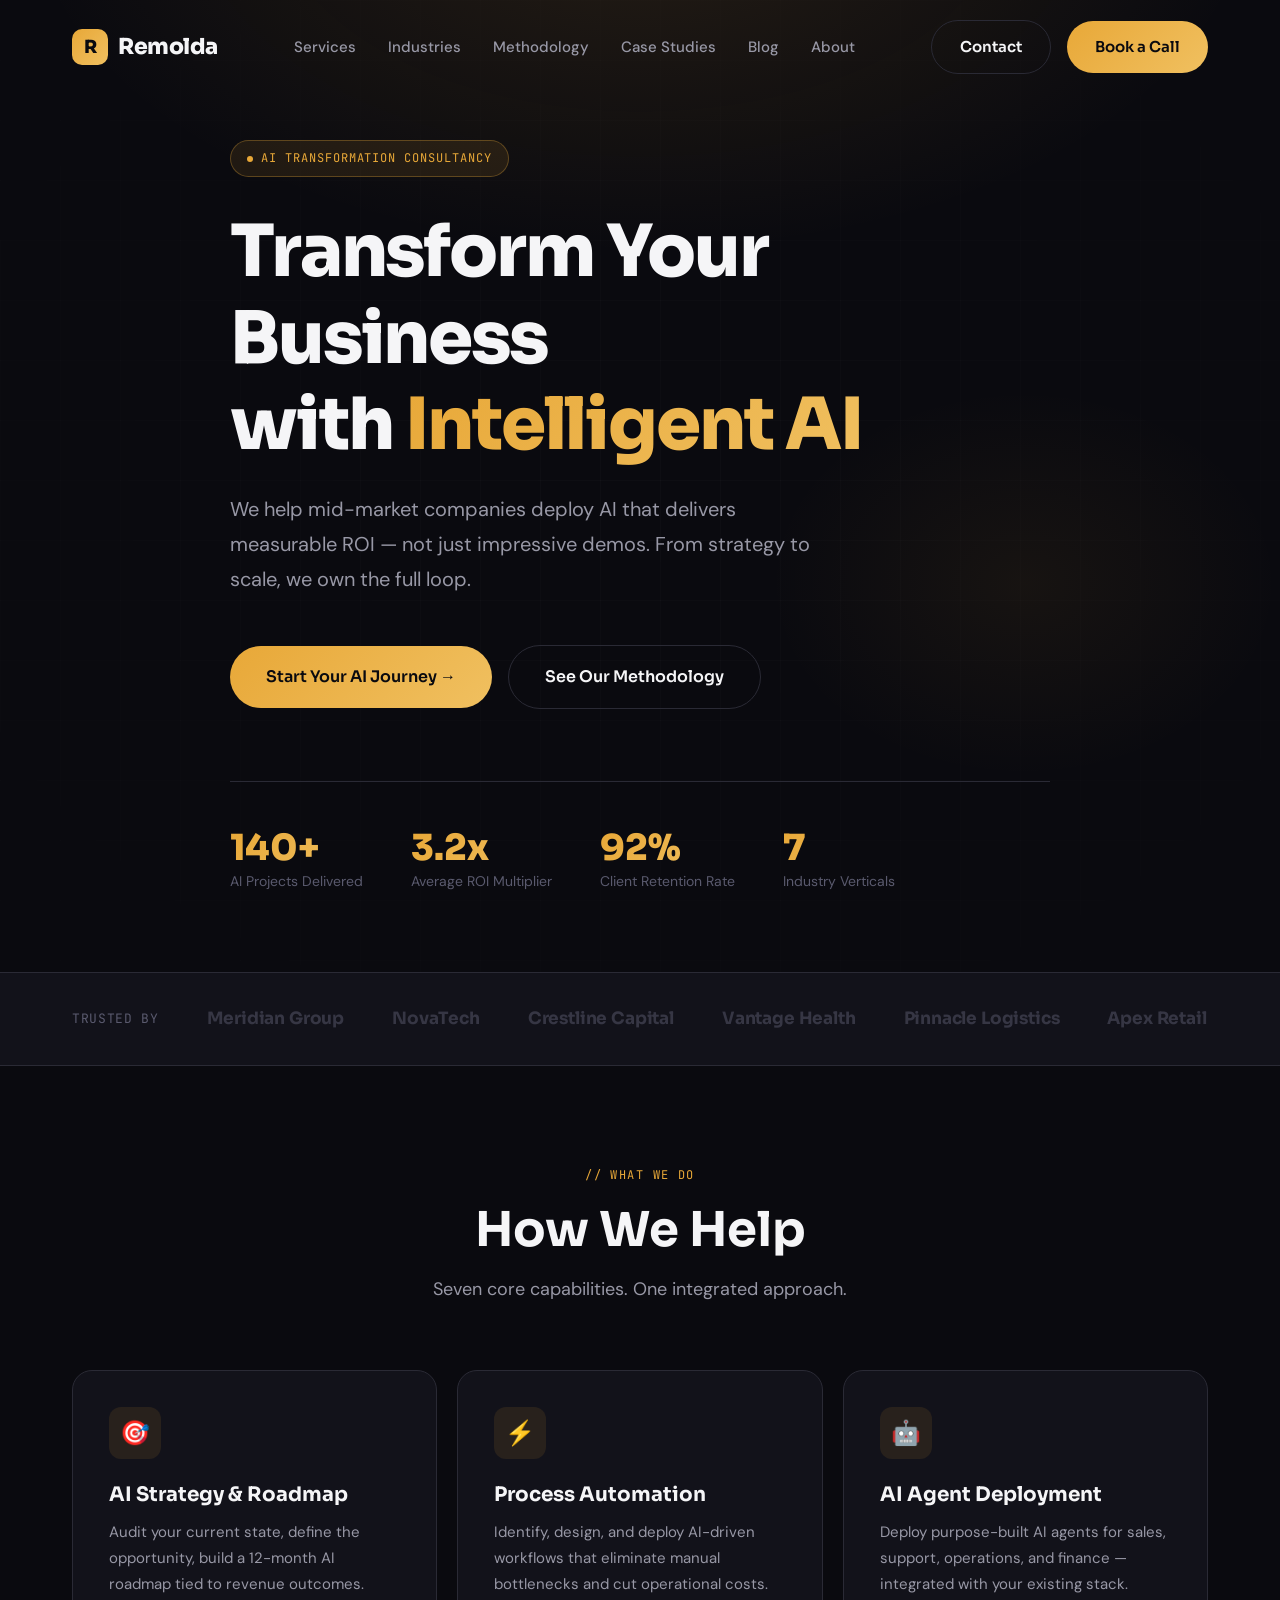
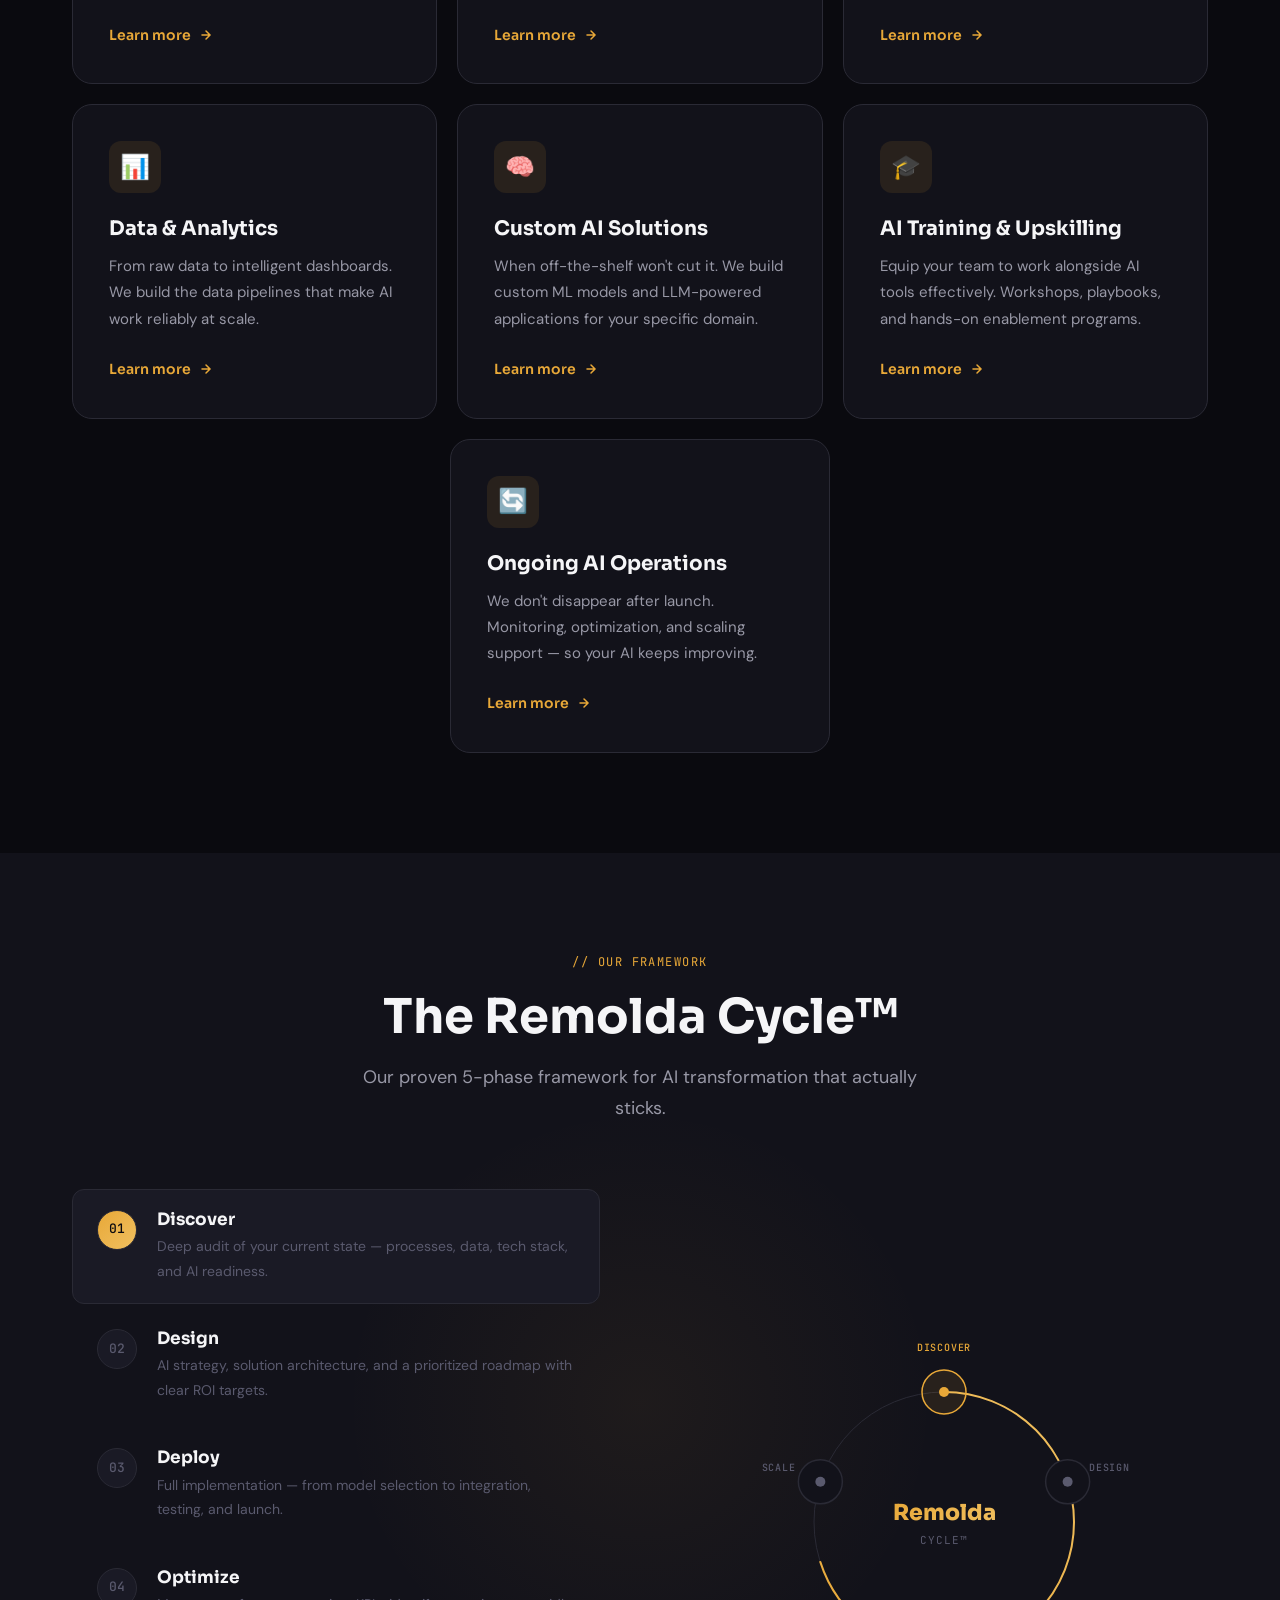
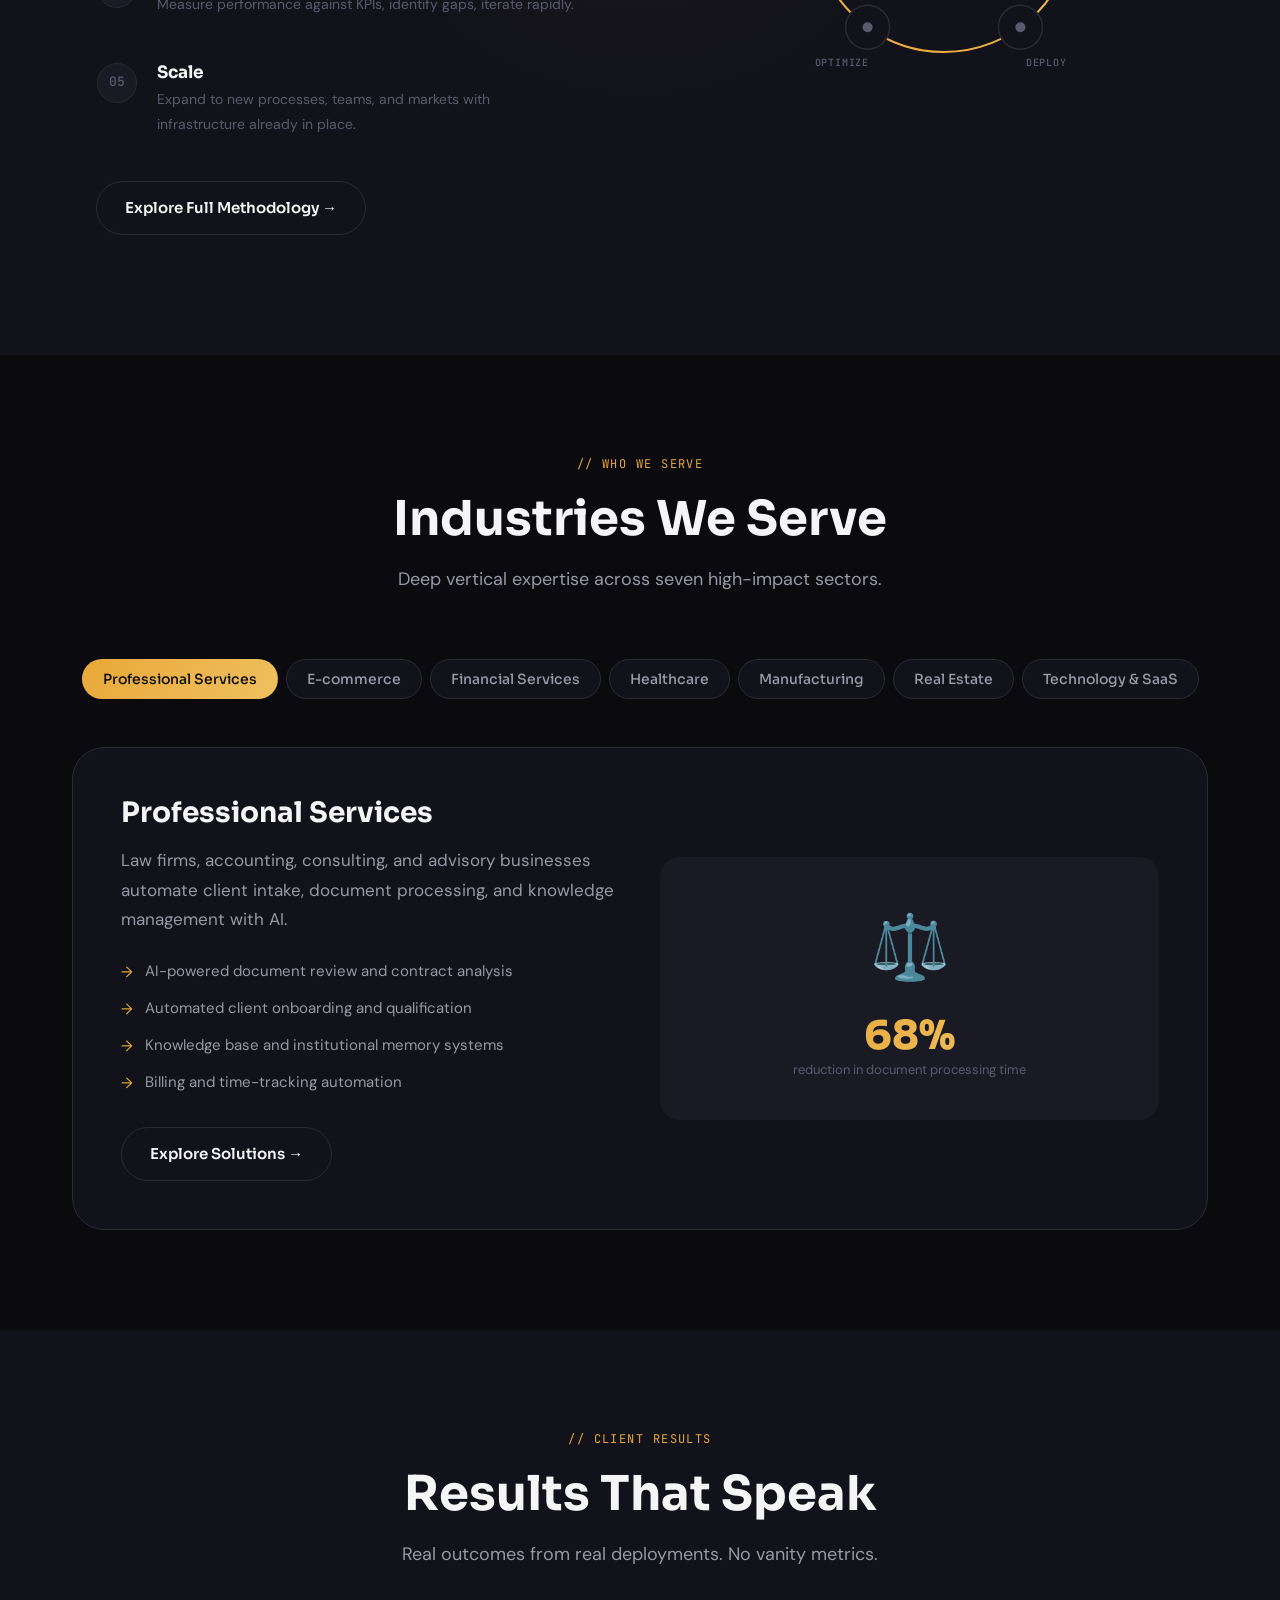
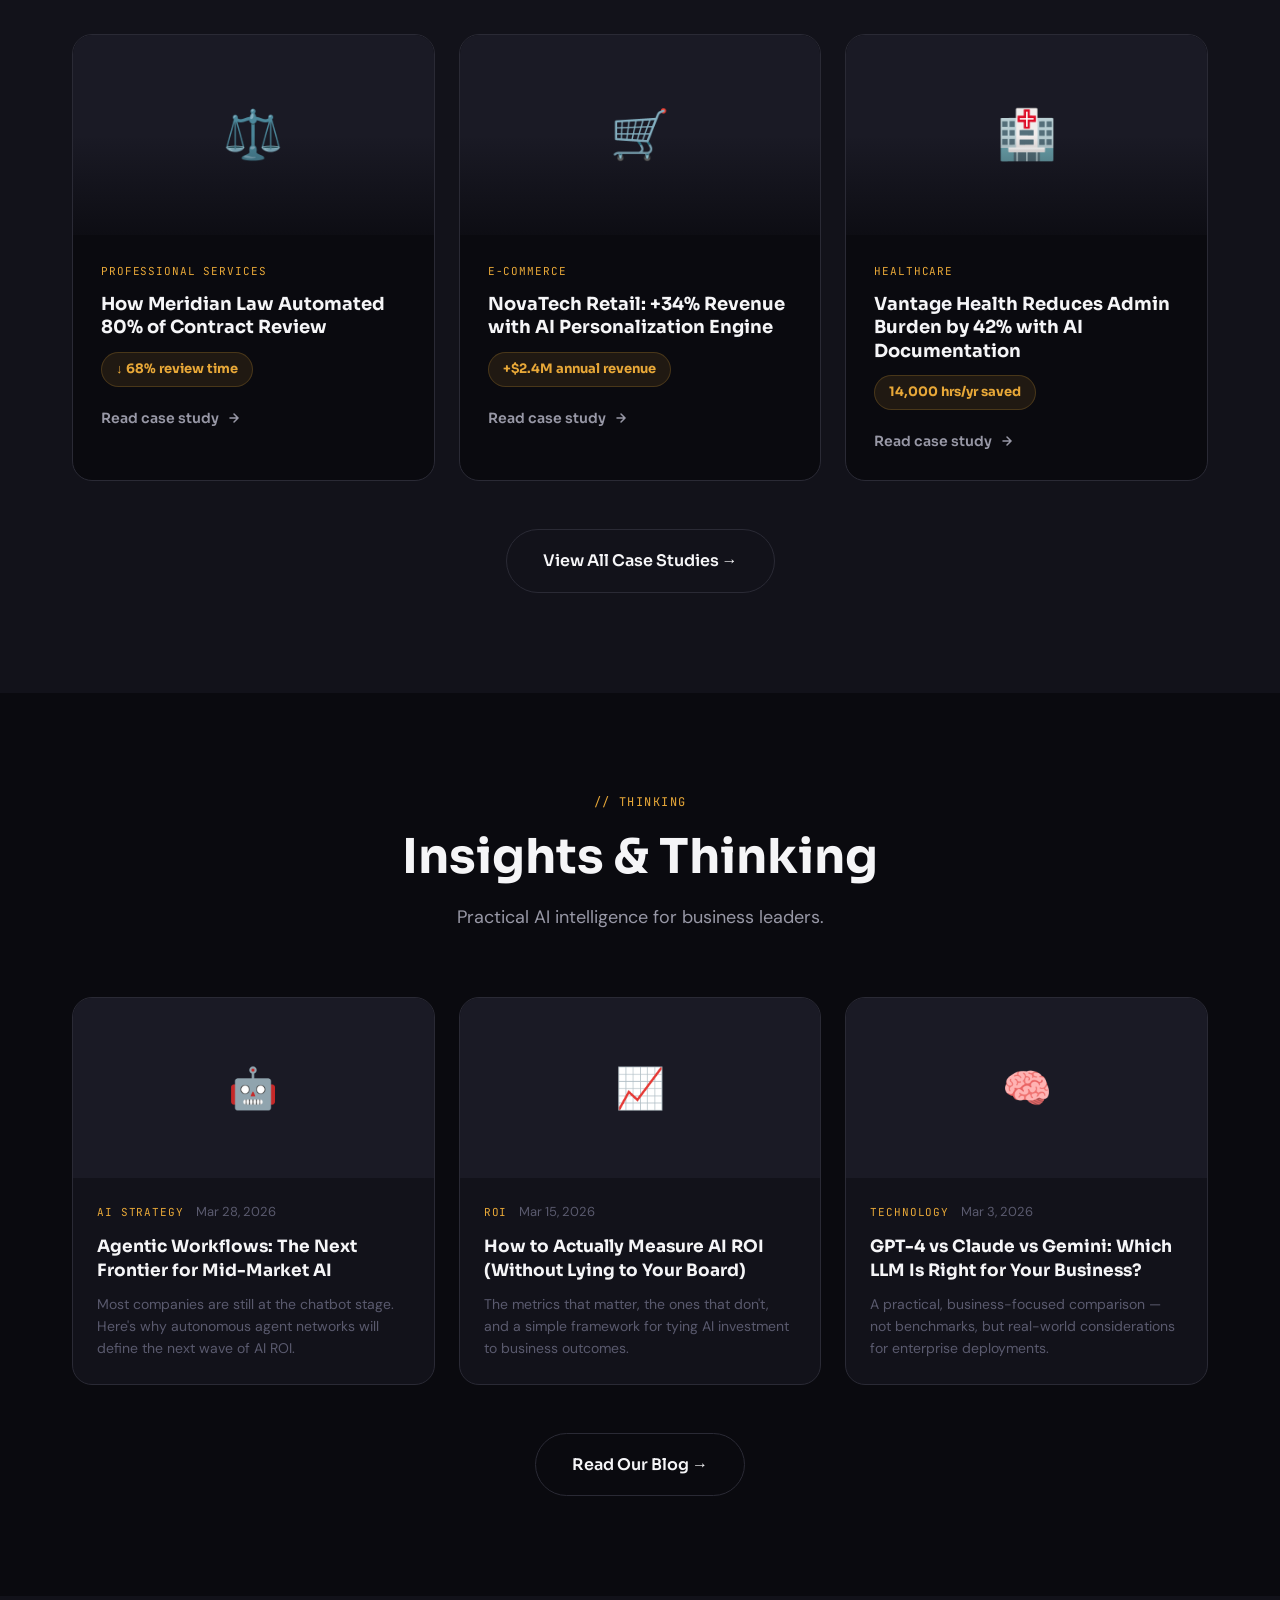
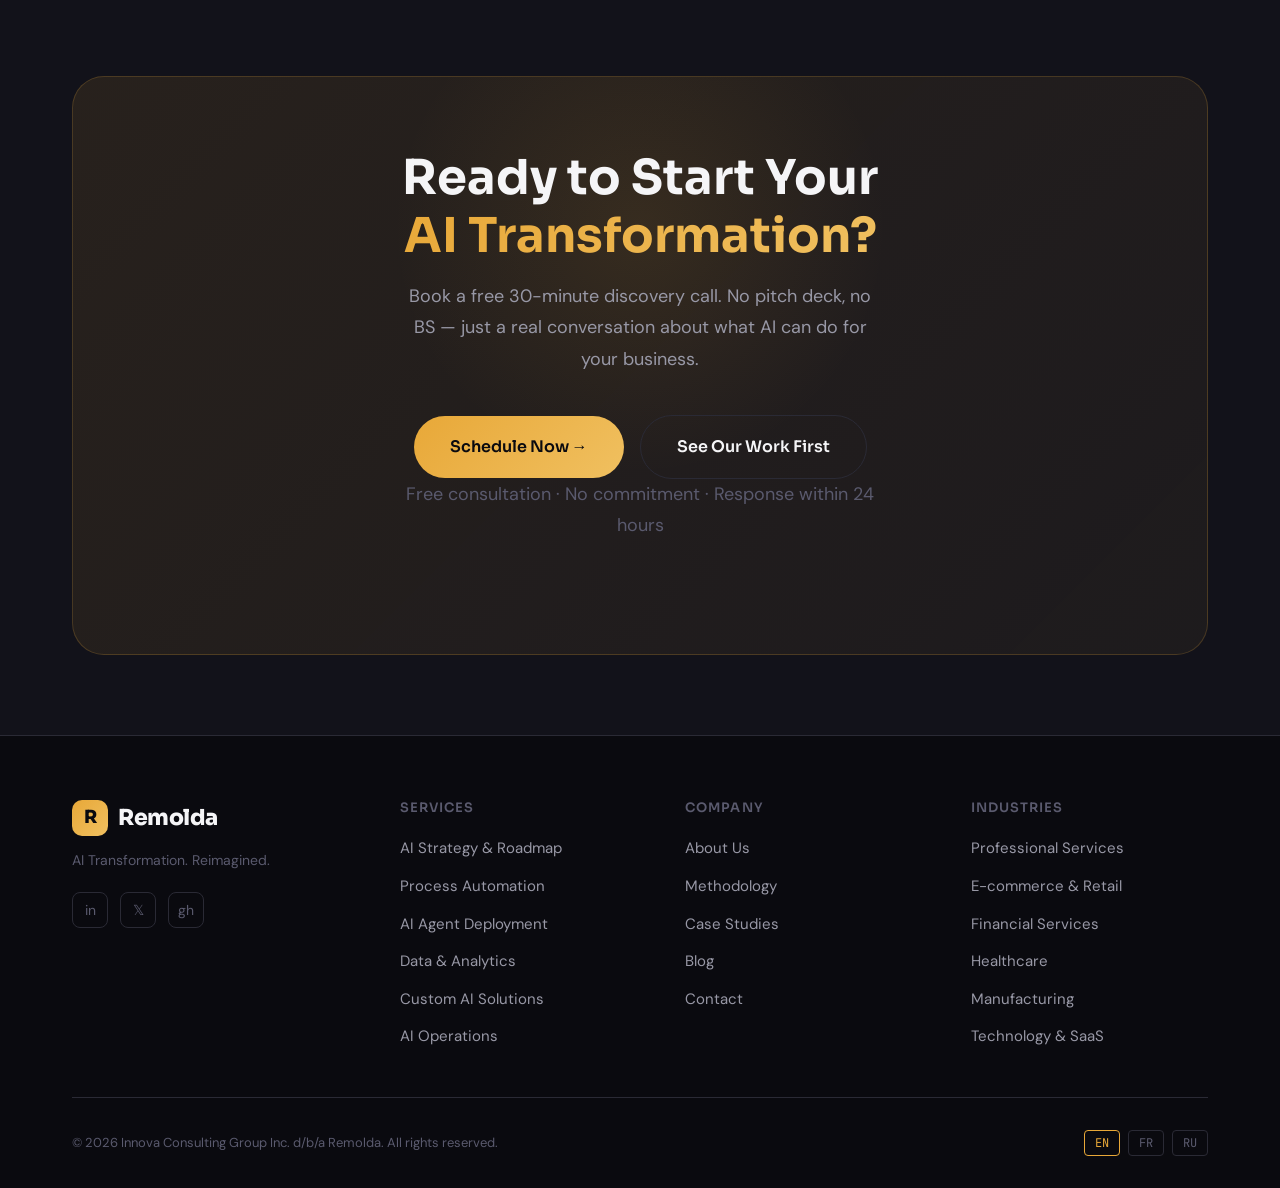
==== index.html @ ae048704 "Initial commit: Remolda AI consultancy website prototype Full HTML/CSS/JS prototype with 8 pages, da" ====
<!DOCTYPE html>
<html lang="en">
<head>
  <meta charset="UTF-8">
  <meta name="viewport" content="width=device-width, initial-scale=1.0">
  <title>Remolda — AI Transformation Consultancy</title>
  <meta name="description" content="We help mid-market companies deploy AI that delivers measurable ROI — not just impressive demos.">
  <link rel="stylesheet" href="styles.css">
</head>
<body>

  <!-- NAVIGATION -->
  <nav class="nav">
    <div class="container">
      <div class="nav-inner">
        <a href="index.html" class="nav-logo">
          <div class="logo-mark">R</div>
          Remolda
        </a>
        <ul class="nav-links">
          <li><a href="services.html">Services</a></li>
          <li><a href="industries.html">Industries</a></li>
          <li><a href="methodology.html">Methodology</a></li>
          <li><a href="case-studies.html">Case Studies</a></li>
          <li><a href="blog.html">Blog</a></li>
          <li><a href="about.html">About</a></li>
        </ul>
        <div class="nav-cta">
          <a href="contact.html" class="btn btn-outline">Contact</a>
          <a href="contact.html" class="btn btn-primary">Book a Call</a>
        </div>
        <div class="nav-toggle" aria-label="Menu">
          <span></span><span></span><span></span>
        </div>
      </div>
    </div>
  </nav>

  <!-- HERO -->
  <section class="hero">
    <div class="hero-bg">
      <div class="hero-mesh"></div>
      <div class="hero-grid"></div>
    </div>
    <div class="container">
      <div class="hero-content">
        <div class="badge fade-up">AI Transformation Consultancy</div>
        <h1 class="fade-up fade-up-delay-1">
          Transform Your Business<br>
          with <span class="text-accent">Intelligent AI</span>
        </h1>
        <p class="fade-up fade-up-delay-2">
          We help mid-market companies deploy AI that delivers measurable ROI —
          not just impressive demos. From strategy to scale, we own the full loop.
        </p>
        <div class="hero-actions fade-up fade-up-delay-3">
          <a href="contact.html" class="btn btn-primary btn-lg">Start Your AI Journey →</a>
          <a href="methodology.html" class="btn btn-outline btn-lg">See Our Methodology</a>
        </div>
        <div class="hero-stats fade-up fade-up-delay-4">
          <div class="hero-stat">
            <div class="number" data-target="140+">0</div>
            <div class="label">AI Projects Delivered</div>
          </div>
          <div class="hero-stat">
            <div class="number" data-target="3.2x">0</div>
            <div class="label">Average ROI Multiplier</div>
          </div>
          <div class="hero-stat">
            <div class="number" data-target="92%">0</div>
            <div class="label">Client Retention Rate</div>
          </div>
          <div class="hero-stat">
            <div class="number" data-target="7">0</div>
            <div class="label">Industry Verticals</div>
          </div>
        </div>
      </div>
    </div>
  </section>

  <!-- TRUST BAR -->
  <div class="trust-bar">
    <div class="container">
      <div class="trust-bar-inner">
        <span class="trust-label">Trusted by</span>
        <div class="trust-logos">
          <span class="trust-logo">Meridian Group</span>
          <span class="trust-logo">NovaTech</span>
          <span class="trust-logo">Crestline Capital</span>
          <span class="trust-logo">Vantage Health</span>
          <span class="trust-logo">Pinnacle Logistics</span>
          <span class="trust-logo">Apex Retail</span>
        </div>
      </div>
    </div>
  </div>

  <!-- SERVICES -->
  <section class="services">
    <div class="container">
      <div class="section-header fade-up">
        <span class="section-label">// What We Do</span>
        <h2>How We Help</h2>
        <p>Seven core capabilities. One integrated approach.</p>
      </div>
      <div class="services-grid">
        <a href="services.html#strategy" class="service-card fade-up">
          <div class="service-icon">🎯</div>
          <h3>AI Strategy & Roadmap</h3>
          <p>Audit your current state, define the opportunity, build a 12-month AI roadmap tied to revenue outcomes.</p>
          <span class="service-link">Learn more <svg width="14" height="14" viewBox="0 0 14 14" fill="none"><path d="M3 7h8M7 3l4 4-4 4" stroke="currentColor" stroke-width="1.5" stroke-linecap="round"/></svg></span>
        </a>
        <a href="services.html#automation" class="service-card fade-up fade-up-delay-1">
          <div class="service-icon">⚡</div>
          <h3>Process Automation</h3>
          <p>Identify, design, and deploy AI-driven workflows that eliminate manual bottlenecks and cut operational costs.</p>
          <span class="service-link">Learn more <svg width="14" height="14" viewBox="0 0 14 14" fill="none"><path d="M3 7h8M7 3l4 4-4 4" stroke="currentColor" stroke-width="1.5" stroke-linecap="round"/></svg></span>
        </a>
        <a href="services.html#agents" class="service-card fade-up fade-up-delay-2">
          <div class="service-icon">🤖</div>
          <h3>AI Agent Deployment</h3>
          <p>Deploy purpose-built AI agents for sales, support, operations, and finance — integrated with your existing stack.</p>
          <span class="service-link">Learn more <svg width="14" height="14" viewBox="0 0 14 14" fill="none"><path d="M3 7h8M7 3l4 4-4 4" stroke="currentColor" stroke-width="1.5" stroke-linecap="round"/></svg></span>
        </a>
        <a href="services.html#data" class="service-card fade-up fade-up-delay-3">
          <div class="service-icon">📊</div>
          <h3>Data & Analytics</h3>
          <p>From raw data to intelligent dashboards. We build the data pipelines that make AI work reliably at scale.</p>
          <span class="service-link">Learn more <svg width="14" height="14" viewBox="0 0 14 14" fill="none"><path d="M3 7h8M7 3l4 4-4 4" stroke="currentColor" stroke-width="1.5" stroke-linecap="round"/></svg></span>
        </a>
        <a href="services.html#custom" class="service-card fade-up fade-up-delay-4">
          <div class="service-icon">🧠</div>
          <h3>Custom AI Solutions</h3>
          <p>When off-the-shelf won't cut it. We build custom ML models and LLM-powered applications for your specific domain.</p>
          <span class="service-link">Learn more <svg width="14" height="14" viewBox="0 0 14 14" fill="none"><path d="M3 7h8M7 3l4 4-4 4" stroke="currentColor" stroke-width="1.5" stroke-linecap="round"/></svg></span>
        </a>
        <a href="services.html#training" class="service-card fade-up fade-up-delay-5">
          <div class="service-icon">🎓</div>
          <h3>AI Training & Upskilling</h3>
          <p>Equip your team to work alongside AI tools effectively. Workshops, playbooks, and hands-on enablement programs.</p>
          <span class="service-link">Learn more <svg width="14" height="14" viewBox="0 0 14 14" fill="none"><path d="M3 7h8M7 3l4 4-4 4" stroke="currentColor" stroke-width="1.5" stroke-linecap="round"/></svg></span>
        </a>
        <a href="services.html#operations" class="service-card fade-up fade-up-delay-6" style="grid-column: 1 / -1; max-width: 380px; margin: 0 auto;">
          <div class="service-icon">🔄</div>
          <h3>Ongoing AI Operations</h3>
          <p>We don't disappear after launch. Monitoring, optimization, and scaling support — so your AI keeps improving.</p>
          <span class="service-link">Learn more <svg width="14" height="14" viewBox="0 0 14 14" fill="none"><path d="M3 7h8M7 3l4 4-4 4" stroke="currentColor" stroke-width="1.5" stroke-linecap="round"/></svg></span>
        </a>
      </div>
    </div>
  </section>

  <!-- METHODOLOGY -->
  <section class="methodology">
    <div class="container">
      <div class="section-header fade-up">
        <span class="section-label">// Our Framework</span>
        <h2>The Remolda Cycle™</h2>
        <p>Our proven 5-phase framework for AI transformation that actually sticks.</p>
      </div>
      <div class="methodology-inner">
        <div class="methodology-phases">
          <div class="phase-item fade-up">
            <div class="phase-num">01</div>
            <div class="phase-content">
              <h4>Discover</h4>
              <p>Deep audit of your current state — processes, data, tech stack, and AI readiness.</p>
            </div>
          </div>
          <div class="phase-item fade-up fade-up-delay-1">
            <div class="phase-num">02</div>
            <div class="phase-content">
              <h4>Design</h4>
              <p>AI strategy, solution architecture, and a prioritized roadmap with clear ROI targets.</p>
            </div>
          </div>
          <div class="phase-item fade-up fade-up-delay-2">
            <div class="phase-num">03</div>
            <div class="phase-content">
              <h4>Deploy</h4>
              <p>Full implementation — from model selection to integration, testing, and launch.</p>
            </div>
          </div>
          <div class="phase-item fade-up fade-up-delay-3">
            <div class="phase-num">04</div>
            <div class="phase-content">
              <h4>Optimize</h4>
              <p>Measure performance against KPIs, identify gaps, iterate rapidly.</p>
            </div>
          </div>
          <div class="phase-item fade-up fade-up-delay-4">
            <div class="phase-num">05</div>
            <div class="phase-content">
              <h4>Scale</h4>
              <p>Expand to new processes, teams, and markets with infrastructure already in place.</p>
            </div>
          </div>
          <div style="padding: 20px 24px;">
            <a href="methodology.html" class="btn btn-outline">Explore Full Methodology →</a>
          </div>
        </div>
        <div class="cycle-diagram fade-up fade-up-delay-2">
          <div class="cycle-svg-wrap">
            <div class="cycle-center">
              <div class="cycle-center-logo">Remolda</div>
              <div class="cycle-center-sub">Cycle™</div>
            </div>
          </div>
        </div>
      </div>
    </div>
  </section>

  <!-- INDUSTRIES -->
  <section class="industries">
    <div class="container">
      <div class="section-header fade-up">
        <span class="section-label">// Who We Serve</span>
        <h2>Industries We Serve</h2>
        <p>Deep vertical expertise across seven high-impact sectors.</p>
      </div>
      <div class="industries-tabs fade-up">
        <button class="tab-btn active" data-tab="professional">Professional Services</button>
        <button class="tab-btn" data-tab="ecommerce">E-commerce</button>
        <button class="tab-btn" data-tab="financial">Financial Services</button>
        <button class="tab-btn" data-tab="healthcare">Healthcare</button>
        <button class="tab-btn" data-tab="manufacturing">Manufacturing</button>
        <button class="tab-btn" data-tab="realestate">Real Estate</button>
        <button class="tab-btn" data-tab="saas">Technology & SaaS</button>
      </div>
      <div class="industry-panel active" data-industry="professional">
        <div>
          <h3>Professional Services</h3>
          <p>Law firms, accounting, consulting, and advisory businesses automate client intake, document processing, and knowledge management with AI.</p>
          <div class="industry-challenges">
            <div class="challenge-item">AI-powered document review and contract analysis</div>
            <div class="challenge-item">Automated client onboarding and qualification</div>
            <div class="challenge-item">Knowledge base and institutional memory systems</div>
            <div class="challenge-item">Billing and time-tracking automation</div>
          </div>
          <a href="industries.html#professional" class="btn btn-outline">Explore Solutions →</a>
        </div>
        <div class="industry-visual">
          <div class="industry-icon-large">⚖️</div>
          <div class="industry-metric">
            <div class="big-num">68%</div>
            <div class="big-label">reduction in document processing time</div>
          </div>
        </div>
      </div>
      <div class="industry-panel" data-industry="ecommerce">
        <div>
          <h3>E-commerce & Retail</h3>
          <p>Drive revenue with AI-powered personalization, inventory optimization, and customer service automation that scales with demand.</p>
          <div class="industry-challenges">
            <div class="challenge-item">Personalized product recommendations at scale</div>
            <div class="challenge-item">AI-driven demand forecasting and inventory</div>
            <div class="challenge-item">24/7 customer support automation</div>
            <div class="challenge-item">Dynamic pricing and promotion optimization</div>
          </div>
          <a href="industries.html#ecommerce" class="btn btn-outline">Explore Solutions →</a>
        </div>
        <div class="industry-visual">
          <div class="industry-icon-large">🛒</div>
          <div class="industry-metric">
            <div class="big-num">+34%</div>
            <div class="big-label">average revenue lift from AI personalization</div>
          </div>
        </div>
      </div>
      <div class="industry-panel" data-industry="financial">
        <div>
          <h3>Financial Services</h3>
          <p>Accelerate compliance, fraud detection, and client advisory with AI built for the regulatory demands of finance.</p>
          <div class="industry-challenges">
            <div class="challenge-item">Automated KYC/AML compliance workflows</div>
            <div class="challenge-item">Real-time fraud detection and risk scoring</div>
            <div class="challenge-item">AI-assisted financial planning and reporting</div>
            <div class="challenge-item">Intelligent document processing for lending</div>
          </div>
          <a href="industries.html#financial" class="btn btn-outline">Explore Solutions →</a>
        </div>
        <div class="industry-visual">
          <div class="industry-icon-large">💼</div>
          <div class="industry-metric">
            <div class="big-num">91%</div>
            <div class="big-label">accuracy in automated compliance checks</div>
          </div>
        </div>
      </div>
      <div class="industry-panel" data-industry="healthcare">
        <div>
          <h3>Healthcare & Pharma</h3>
          <p>Reduce administrative burden, improve patient outcomes, and accelerate research with purpose-built healthcare AI.</p>
          <div class="industry-challenges">
            <div class="challenge-item">Clinical documentation and coding automation</div>
            <div class="challenge-item">Patient engagement and triage chatbots</div>
            <div class="challenge-item">Supply chain and inventory optimization</div>
            <div class="challenge-item">Research data extraction and analysis</div>
          </div>
          <a href="industries.html#healthcare" class="btn btn-outline">Explore Solutions →</a>
        </div>
        <div class="industry-visual">
          <div class="industry-icon-large">🏥</div>
          <div class="industry-metric">
            <div class="big-num">42%</div>
            <div class="big-label">reduction in administrative time per clinician</div>
          </div>
        </div>
      </div>
      <div class="industry-panel" data-industry="manufacturing">
        <div>
          <h3>Manufacturing & Logistics</h3>
          <p>Predictive maintenance, supply chain intelligence, and quality control automation for modern manufacturing operations.</p>
          <div class="industry-challenges">
            <div class="challenge-item">Predictive maintenance and equipment monitoring</div>
            <div class="challenge-item">Supply chain visibility and optimization</div>
            <div class="challenge-item">Computer vision for quality control</div>
            <div class="challenge-item">Route optimization and fleet management</div>
          </div>
          <a href="industries.html#manufacturing" class="btn btn-outline">Explore Solutions →</a>
        </div>
        <div class="industry-visual">
          <div class="industry-icon-large">🏭</div>
          <div class="industry-metric">
            <div class="big-num">23%</div>
            <div class="big-label">reduction in unplanned downtime</div>
          </div>
        </div>
      </div>
      <div class="industry-panel" data-industry="realestate">
        <div>
          <h3>Real Estate & Construction</h3>
          <p>From lead qualification to project management AI, we help real estate and construction companies move faster and smarter.</p>
          <div class="industry-challenges">
            <div class="challenge-item">AI-powered lead scoring and qualification</div>
            <div class="challenge-item">Automated property valuation models</div>
            <div class="challenge-item">Construction project timeline forecasting</div>
            <div class="challenge-item">Lease and contract document intelligence</div>
          </div>
          <a href="industries.html#realestate" class="btn btn-outline">Explore Solutions →</a>
        </div>
        <div class="industry-visual">
          <div class="industry-icon-large">🏗️</div>
          <div class="industry-metric">
            <div class="big-num">4.7x</div>
            <div class="big-label">faster lead-to-deal conversion with AI</div>
          </div>
        </div>
      </div>
      <div class="industry-panel" data-industry="saas">
        <div>
          <h3>Technology & SaaS</h3>
          <p>Build AI-native features, accelerate development cycles, and reduce churn with data-driven intelligence baked into your product.</p>
          <div class="industry-challenges">
            <div class="challenge-item">AI-powered product feature development</div>
            <div class="challenge-item">Churn prediction and expansion revenue signals</div>
            <div class="challenge-item">Automated customer success workflows</div>
            <div class="challenge-item">Engineering velocity with AI-assisted development</div>
          </div>
          <a href="industries.html#saas" class="btn btn-outline">Explore Solutions →</a>
        </div>
        <div class="industry-visual">
          <div class="industry-icon-large">💻</div>
          <div class="industry-metric">
            <div class="big-num">-31%</div>
            <div class="big-label">churn reduction via predictive AI signals</div>
          </div>
        </div>
      </div>
    </div>
  </section>

  <!-- CASE STUDIES -->
  <section class="case-studies">
    <div class="container">
      <div class="section-header fade-up">
        <span class="section-label">// Client Results</span>
        <h2>Results That Speak</h2>
        <p>Real outcomes from real deployments. No vanity metrics.</p>
      </div>
      <div class="case-studies-grid">
        <a href="case-studies.html#meridian" class="case-card fade-up">
          <div class="case-card-img">⚖️</div>
          <div class="case-card-body">
            <span class="case-industry-tag">Professional Services</span>
            <h3>How Meridian Law Automated 80% of Contract Review</h3>
            <div class="case-metric">↓ 68% review time</div>
            <span class="case-link">Read case study <svg width="14" height="14" viewBox="0 0 14 14" fill="none"><path d="M3 7h8M7 3l4 4-4 4" stroke="currentColor" stroke-width="1.5" stroke-linecap="round"/></svg></span>
          </div>
        </a>
        <a href="case-studies.html#nova" class="case-card fade-up fade-up-delay-1">
          <div class="case-card-img">🛒</div>
          <div class="case-card-body">
            <span class="case-industry-tag">E-commerce</span>
            <h3>NovaTech Retail: +34% Revenue with AI Personalization Engine</h3>
            <div class="case-metric">+$2.4M annual revenue</div>
            <span class="case-link">Read case study <svg width="14" height="14" viewBox="0 0 14 14" fill="none"><path d="M3 7h8M7 3l4 4-4 4" stroke="currentColor" stroke-width="1.5" stroke-linecap="round"/></svg></span>
          </div>
        </a>
        <a href="case-studies.html#vantage" class="case-card fade-up fade-up-delay-2">
          <div class="case-card-img">🏥</div>
          <div class="case-card-body">
            <span class="case-industry-tag">Healthcare</span>
            <h3>Vantage Health Reduces Admin Burden by 42% with AI Documentation</h3>
            <div class="case-metric">14,000 hrs/yr saved</div>
            <span class="case-link">Read case study <svg width="14" height="14" viewBox="0 0 14 14" fill="none"><path d="M3 7h8M7 3l4 4-4 4" stroke="currentColor" stroke-width="1.5" stroke-linecap="round"/></svg></span>
          </div>
        </a>
      </div>
      <div class="section-cta fade-up">
        <a href="case-studies.html" class="btn btn-outline btn-lg">View All Case Studies →</a>
      </div>
    </div>
  </section>

  <!-- BLOG PREVIEW -->
  <section class="blog-preview">
    <div class="container">
      <div class="section-header fade-up">
        <span class="section-label">// Thinking</span>
        <h2>Insights & Thinking</h2>
        <p>Practical AI intelligence for business leaders.</p>
      </div>
      <div class="blog-grid">
        <a href="blog.html#agentic-workflows" class="blog-card fade-up">
          <div class="blog-card-img">🤖</div>
          <div class="blog-card-body">
            <div class="blog-meta">
              <span class="blog-category">AI Strategy</span>
              <span class="blog-date">Mar 28, 2026</span>
            </div>
            <h3>Agentic Workflows: The Next Frontier for Mid-Market AI</h3>
            <p>Most companies are still at the chatbot stage. Here's why autonomous agent networks will define the next wave of AI ROI.</p>
          </div>
        </a>
        <a href="blog.html#roi-measurement" class="blog-card fade-up fade-up-delay-1">
          <div class="blog-card-img">📈</div>
          <div class="blog-card-body">
            <div class="blog-meta">
              <span class="blog-category">ROI</span>
              <span class="blog-date">Mar 15, 2026</span>
            </div>
            <h3>How to Actually Measure AI ROI (Without Lying to Your Board)</h3>
            <p>The metrics that matter, the ones that don't, and a simple framework for tying AI investment to business outcomes.</p>
          </div>
        </a>
        <a href="blog.html#llm-selection" class="blog-card fade-up fade-up-delay-2">
          <div class="blog-card-img">🧠</div>
          <div class="blog-card-body">
            <div class="blog-meta">
              <span class="blog-category">Technology</span>
              <span class="blog-date">Mar 3, 2026</span>
            </div>
            <h3>GPT-4 vs Claude vs Gemini: Which LLM Is Right for Your Business?</h3>
            <p>A practical, business-focused comparison — not benchmarks, but real-world considerations for enterprise deployments.</p>
          </div>
        </a>
      </div>
      <div class="section-cta fade-up">
        <a href="blog.html" class="btn btn-outline btn-lg">Read Our Blog →</a>
      </div>
    </div>
  </section>

  <!-- CTA SECTION -->
  <section class="cta-section">
    <div class="container">
      <div class="cta-block fade-up">
        <h2>Ready to Start Your<br><span class="text-accent">AI Transformation?</span></h2>
        <p>Book a free 30-minute discovery call. No pitch deck, no BS — just a real conversation about what AI can do for your business.</p>
        <div class="cta-actions">
          <a href="contact.html" class="btn btn-primary btn-lg">Schedule Now →</a>
          <a href="case-studies.html" class="btn btn-outline btn-lg">See Our Work First</a>
        </div>
        <p class="cta-note">Free consultation · No commitment · Response within 24 hours</p>
      </div>
    </div>
  </section>

  <!-- FOOTER -->
  <footer class="footer">
    <div class="container">
      <div class="footer-top">
        <div class="footer-brand">
          <a href="index.html" class="nav-logo">
            <div class="logo-mark">R</div>
            Remolda
          </a>
          <p>AI Transformation. Reimagined.</p>
          <div class="footer-social">
            <a href="#" class="social-link" aria-label="LinkedIn">in</a>
            <a href="#" class="social-link" aria-label="Twitter">𝕏</a>
            <a href="#" class="social-link" aria-label="GitHub">gh</a>
          </div>
        </div>
        <div class="footer-col">
          <h5>Services</h5>
          <ul>
            <li><a href="services.html#strategy">AI Strategy & Roadmap</a></li>
            <li><a href="services.html#automation">Process Automation</a></li>
            <li><a href="services.html#agents">AI Agent Deployment</a></li>
            <li><a href="services.html#data">Data & Analytics</a></li>
            <li><a href="services.html#custom">Custom AI Solutions</a></li>
            <li><a href="services.html#operations">AI Operations</a></li>
          </ul>
        </div>
        <div class="footer-col">
          <h5>Company</h5>
          <ul>
            <li><a href="about.html">About Us</a></li>
            <li><a href="methodology.html">Methodology</a></li>
            <li><a href="case-studies.html">Case Studies</a></li>
            <li><a href="blog.html">Blog</a></li>
            <li><a href="contact.html">Contact</a></li>
          </ul>
        </div>
        <div class="footer-col">
          <h5>Industries</h5>
          <ul>
            <li><a href="industries.html#professional">Professional Services</a></li>
            <li><a href="industries.html#ecommerce">E-commerce & Retail</a></li>
            <li><a href="industries.html#financial">Financial Services</a></li>
            <li><a href="industries.html#healthcare">Healthcare</a></li>
            <li><a href="industries.html#manufacturing">Manufacturing</a></li>
            <li><a href="industries.html#saas">Technology & SaaS</a></li>
          </ul>
        </div>
      </div>
      <div class="footer-bottom">
        <p class="footer-legal">© 2026 Innova Consulting Group Inc. d/b/a Remolda. All rights reserved.</p>
        <div class="footer-lang">
          <button class="lang-btn active">EN</button>
          <button class="lang-btn">FR</button>
          <button class="lang-btn">RU</button>
        </div>
      </div>
    </div>
  </footer>

  <script src="main.js"></script>
</body>
</html>
---- styles.css ----
/* ============================================
   REMOLDA — Main Stylesheet
   ============================================ */

@import url('https://fonts.googleapis.com/css2?family=Sora:wght@300;400;500;600;700;800&family=DM+Sans:ital,wght@0,300;0,400;0,500;0,600;1,400&family=JetBrains+Mono:wght@400;500&display=swap');

/* ============================================
   CSS VARIABLES
   ============================================ */

:root {
  --bg-primary: #0A0A0F;
  --bg-secondary: #12121A;
  --bg-tertiary: #1A1A25;
  --bg-card: #12121A;

  --accent-primary: #E8A838;
  --accent-secondary: #F0C060;
  --accent-gradient: linear-gradient(135deg, #E8A838, #F0C060);
  --accent-glow: rgba(232, 168, 56, 0.15);

  --text-primary: #F5F5F7;
  --text-secondary: #9898A6;
  --text-muted: #5A5A6E;

  --border: #2A2A35;
  --border-light: rgba(255,255,255,0.05);
  --success: #34D399;

  --font-display: 'Sora', sans-serif;
  --font-body: 'DM Sans', sans-serif;
  --font-mono: 'JetBrains Mono', monospace;

  --radius-sm: 8px;
  --radius-md: 12px;
  --radius-lg: 20px;
  --radius-xl: 32px;

  --shadow-card: 0 4px 24px rgba(0,0,0,0.4);
  --shadow-hover: 0 8px 40px rgba(232,168,56,0.12);

  --transition: 0.3s cubic-bezier(0.4, 0, 0.2, 1);
  --transition-slow: 0.6s cubic-bezier(0.4, 0, 0.2, 1);

  --max-width: 1200px;
  --section-padding: 100px 0;
}

/* ============================================
   RESET & BASE
   ============================================ */

*, *::before, *::after {
  box-sizing: border-box;
  margin: 0;
  padding: 0;
}

html {
  scroll-behavior: smooth;
  font-size: 16px;
}

body {
  font-family: var(--font-body);
  background: var(--bg-primary);
  color: var(--text-primary);
  line-height: 1.6;
  -webkit-font-smoothing: antialiased;
  overflow-x: hidden;
}

a {
  color: inherit;
  text-decoration: none;
}

img, svg {
  max-width: 100%;
  display: block;
}

ul {
  list-style: none;
}

.container {
  max-width: var(--max-width);
  margin: 0 auto;
  padding: 0 32px;
}

/* ============================================
   TYPOGRAPHY
   ============================================ */

h1, h2, h3, h4, h5, h6 {
  font-family: var(--font-display);
  font-weight: 700;
  line-height: 1.2;
  color: var(--text-primary);
}

h1 { font-size: clamp(40px, 6vw, 72px); font-weight: 800; }
h2 { font-size: clamp(28px, 4vw, 48px); }
h3 { font-size: clamp(20px, 2.5vw, 28px); }
h4 { font-size: 20px; }
h5 { font-size: 16px; }

p {
  color: var(--text-secondary);
  font-size: 17px;
  line-height: 1.75;
}

.text-accent {
  background: var(--accent-gradient);
  -webkit-background-clip: text;
  -webkit-text-fill-color: transparent;
  background-clip: text;
}

.mono {
  font-family: var(--font-mono);
  font-size: 13px;
  color: var(--accent-primary);
  letter-spacing: 0.05em;
}

/* ============================================
   BUTTONS
   ============================================ */

.btn {
  display: inline-flex;
  align-items: center;
  gap: 8px;
  font-family: var(--font-display);
  font-weight: 600;
  font-size: 15px;
  padding: 14px 28px;
  border-radius: 50px;
  border: none;
  cursor: pointer;
  transition: var(--transition);
  white-space: nowrap;
  text-decoration: none;
}

.btn-primary {
  background: var(--accent-gradient);
  color: #0A0A0F;
}

.btn-primary:hover {
  box-shadow: 0 0 30px rgba(232,168,56,0.4);
  transform: translateY(-2px);
}

.btn-outline {
  background: transparent;
  color: var(--text-primary);
  border: 1px solid var(--border);
}

.btn-outline:hover {
  border-color: var(--accent-primary);
  color: var(--accent-primary);
  background: var(--accent-glow);
}

.btn-lg {
  padding: 18px 36px;
  font-size: 16px;
}

/* ============================================
   BADGE
   ============================================ */

.badge {
  display: inline-flex;
  align-items: center;
  gap: 8px;
  background: rgba(232,168,56,0.1);
  border: 1px solid rgba(232,168,56,0.3);
  color: var(--accent-primary);
  font-family: var(--font-mono);
  font-size: 12px;
  letter-spacing: 0.08em;
  text-transform: uppercase;
  padding: 8px 16px;
  border-radius: 50px;
}

.badge::before {
  content: '';
  display: block;
  width: 6px;
  height: 6px;
  border-radius: 50%;
  background: var(--accent-primary);
  animation: pulse 2s infinite;
}

@keyframes pulse {
  0%, 100% { opacity: 1; }
  50% { opacity: 0.4; }
}

/* ============================================
   SECTION HEADER
   ============================================ */

.section-header {
  text-align: center;
  margin-bottom: 64px;
}

.section-label {
  font-family: var(--font-mono);
  font-size: 12px;
  letter-spacing: 0.12em;
  text-transform: uppercase;
  color: var(--accent-primary);
  margin-bottom: 16px;
  display: block;
}

.section-header h2 {
  margin-bottom: 16px;
}

.section-header p {
  max-width: 560px;
  margin: 0 auto;
  font-size: 18px;
}

/* ============================================
   NAVIGATION
   ============================================ */

.nav {
  position: fixed;
  top: 0;
  left: 0;
  right: 0;
  z-index: 100;
  padding: 20px 0;
  transition: var(--transition);
}

.nav.scrolled {
  background: rgba(10,10,15,0.92);
  backdrop-filter: blur(20px);
  border-bottom: 1px solid var(--border);
  padding: 14px 0;
}

.nav-inner {
  display: flex;
  align-items: center;
  justify-content: space-between;
  gap: 32px;
}

.nav-logo {
  display: flex;
  align-items: center;
  gap: 10px;
  font-family: var(--font-display);
  font-weight: 800;
  font-size: 22px;
  letter-spacing: -0.02em;
}

.nav-logo .logo-mark {
  width: 36px;
  height: 36px;
  background: var(--accent-gradient);
  border-radius: 10px;
  display: flex;
  align-items: center;
  justify-content: center;
  font-size: 18px;
  color: #0A0A0F;
  font-weight: 800;
}

.nav-links {
  display: flex;
  align-items: center;
  gap: 32px;
}

.nav-links a {
  font-size: 15px;
  font-weight: 500;
  color: var(--text-secondary);
  transition: var(--transition);
  position: relative;
}

.nav-links a:hover {
  color: var(--text-primary);
}

.nav-links a.active {
  color: var(--accent-primary);
}

.nav-cta {
  display: flex;
  align-items: center;
  gap: 16px;
}

.nav-toggle {
  display: none;
  flex-direction: column;
  gap: 5px;
  cursor: pointer;
  padding: 4px;
}

.nav-toggle span {
  display: block;
  width: 24px;
  height: 2px;
  background: var(--text-primary);
  border-radius: 2px;
  transition: var(--transition);
}

/* ============================================
   HERO
   ============================================ */

.hero {
  min-height: 100vh;
  display: flex;
  align-items: center;
  position: relative;
  overflow: hidden;
  padding: 140px 0 80px;
}

.hero-bg {
  position: absolute;
  inset: 0;
  z-index: 0;
}

.hero-mesh {
  position: absolute;
  inset: 0;
  background:
    radial-gradient(ellipse 80% 60% at 50% -10%, rgba(232,168,56,0.12) 0%, transparent 60%),
    radial-gradient(ellipse 40% 40% at 80% 60%, rgba(232,168,56,0.06) 0%, transparent 50%);
}

.hero-grid {
  position: absolute;
  inset: 0;
  background-image:
    linear-gradient(rgba(255,255,255,0.02) 1px, transparent 1px),
    linear-gradient(90deg, rgba(255,255,255,0.02) 1px, transparent 1px);
  background-size: 60px 60px;
  mask-image: radial-gradient(ellipse 80% 80% at 50% 50%, black 0%, transparent 100%);
}

.hero-content {
  position: relative;
  z-index: 1;
  max-width: 820px;
}

.hero-content .badge {
  margin-bottom: 32px;
}

.hero-content h1 {
  margin-bottom: 24px;
  letter-spacing: -0.03em;
}

.hero-content p {
  font-size: 20px;
  max-width: 600px;
  margin-bottom: 48px;
}

.hero-actions {
  display: flex;
  align-items: center;
  gap: 16px;
  flex-wrap: wrap;
}

.hero-stats {
  display: flex;
  gap: 48px;
  margin-top: 72px;
  padding-top: 48px;
  border-top: 1px solid var(--border);
  flex-wrap: wrap;
}

.hero-stat .number {
  font-family: var(--font-display);
  font-size: 36px;
  font-weight: 800;
  background: var(--accent-gradient);
  -webkit-background-clip: text;
  -webkit-text-fill-color: transparent;
  background-clip: text;
  line-height: 1;
  margin-bottom: 4px;
}

.hero-stat .label {
  font-size: 14px;
  color: var(--text-muted);
}

/* ============================================
   SOCIAL PROOF BAR
   ============================================ */

.trust-bar {
  padding: 32px 0;
  border-top: 1px solid var(--border);
  border-bottom: 1px solid var(--border);
  background: var(--bg-secondary);
}

.trust-bar-inner {
  display: flex;
  align-items: center;
  gap: 48px;
  overflow: hidden;
}

.trust-label {
  font-size: 13px;
  color: var(--text-muted);
  white-space: nowrap;
  flex-shrink: 0;
  font-family: var(--font-mono);
  letter-spacing: 0.05em;
  text-transform: uppercase;
}

.trust-logos {
  display: flex;
  align-items: center;
  gap: 48px;
  flex: 1;
  overflow: hidden;
}

.trust-logo {
  font-family: var(--font-display);
  font-size: 17px;
  font-weight: 700;
  color: var(--text-muted);
  opacity: 0.5;
  white-space: nowrap;
  letter-spacing: -0.01em;
  transition: var(--transition);
}

.trust-logo:hover {
  opacity: 0.8;
  color: var(--text-secondary);
}

/* ============================================
   SERVICES
   ============================================ */

.services {
  padding: var(--section-padding);
}

.services-grid {
  display: grid;
  grid-template-columns: repeat(3, 1fr);
  gap: 20px;
}

.service-card {
  background: var(--bg-card);
  border: 1px solid var(--border);
  border-radius: var(--radius-lg);
  padding: 36px;
  transition: var(--transition);
  position: relative;
  overflow: hidden;
  cursor: pointer;
}

.service-card::before {
  content: '';
  position: absolute;
  inset: 0;
  background: var(--accent-gradient);
  opacity: 0;
  transition: var(--transition);
  border-radius: inherit;
}

.service-card:hover {
  border-color: rgba(232,168,56,0.4);
  box-shadow: var(--shadow-hover);
  transform: translateY(-4px);
}

.service-card:hover::before {
  opacity: 0.04;
}

.service-icon {
  width: 52px;
  height: 52px;
  background: rgba(232,168,56,0.1);
  border-radius: var(--radius-md);
  display: flex;
  align-items: center;
  justify-content: center;
  margin-bottom: 24px;
  font-size: 24px;
  position: relative;
}

.service-card h3 {
  font-size: 20px;
  margin-bottom: 12px;
  position: relative;
}

.service-card p {
  font-size: 15px;
  margin-bottom: 24px;
  position: relative;
}

.service-link {
  display: inline-flex;
  align-items: center;
  gap: 8px;
  font-size: 14px;
  font-weight: 600;
  font-family: var(--font-display);
  color: var(--accent-primary);
  position: relative;
  transition: var(--transition);
}

.service-link:hover {
  gap: 12px;
}

.service-link svg {
  display: inline;
}

/* ============================================
   METHODOLOGY — THE REMOLDA CYCLE
   ============================================ */

.methodology {
  padding: var(--section-padding);
  background: var(--bg-secondary);
  position: relative;
  overflow: hidden;
}

.methodology::before {
  content: '';
  position: absolute;
  top: 50%;
  left: 50%;
  transform: translate(-50%, -50%);
  width: 600px;
  height: 600px;
  background: radial-gradient(circle, rgba(232,168,56,0.06) 0%, transparent 70%);
  pointer-events: none;
}

.methodology-inner {
  display: grid;
  grid-template-columns: 1fr 1fr;
  gap: 80px;
  align-items: center;
}

.methodology-phases {
  display: flex;
  flex-direction: column;
  gap: 4px;
}

.phase-item {
  display: flex;
  align-items: flex-start;
  gap: 20px;
  padding: 20px 24px;
  border-radius: var(--radius-md);
  cursor: pointer;
  transition: var(--transition);
  border: 1px solid transparent;
}

.phase-item:hover,
.phase-item.active {
  background: var(--bg-tertiary);
  border-color: var(--border);
}

.phase-item.active .phase-num {
  background: var(--accent-gradient);
  color: #0A0A0F;
}

.phase-num {
  width: 40px;
  height: 40px;
  border-radius: 50%;
  background: var(--bg-tertiary);
  border: 1px solid var(--border);
  display: flex;
  align-items: center;
  justify-content: center;
  font-family: var(--font-mono);
  font-size: 13px;
  font-weight: 500;
  color: var(--text-muted);
  flex-shrink: 0;
  transition: var(--transition);
}

.phase-content h4 {
  font-size: 17px;
  margin-bottom: 4px;
  font-family: var(--font-display);
}

.phase-content p {
  font-size: 14px;
  color: var(--text-muted);
}

/* Cycle Diagram */
.cycle-diagram {
  position: relative;
  display: flex;
  align-items: center;
  justify-content: center;
}

.cycle-svg-wrap {
  width: 380px;
  height: 380px;
  position: relative;
}

.cycle-center {
  position: absolute;
  top: 50%;
  left: 50%;
  transform: translate(-50%, -50%);
  text-align: center;
  z-index: 2;
}

.cycle-center-logo {
  font-family: var(--font-display);
  font-weight: 800;
  font-size: 22px;
  background: var(--accent-gradient);
  -webkit-background-clip: text;
  -webkit-text-fill-color: transparent;
  background-clip: text;
}

.cycle-center-sub {
  font-size: 11px;
  font-family: var(--font-mono);
  color: var(--text-muted);
  letter-spacing: 0.1em;
  text-transform: uppercase;
  margin-top: 2px;
}

/* ============================================
   INDUSTRIES
   ============================================ */

.industries {
  padding: var(--section-padding);
}

.industries-tabs {
  display: flex;
  gap: 8px;
  flex-wrap: wrap;
  justify-content: center;
  margin-bottom: 48px;
}

.tab-btn {
  background: var(--bg-secondary);
  border: 1px solid var(--border);
  color: var(--text-secondary);
  font-family: var(--font-display);
  font-size: 14px;
  font-weight: 500;
  padding: 10px 20px;
  border-radius: 50px;
  cursor: pointer;
  transition: var(--transition);
}

.tab-btn:hover {
  border-color: rgba(232,168,56,0.4);
  color: var(--text-primary);
}

.tab-btn.active {
  background: var(--accent-gradient);
  border-color: transparent;
  color: #0A0A0F;
}

.industry-panel {
  display: none;
  grid-template-columns: 1fr 1fr;
  gap: 40px;
  align-items: center;
  background: var(--bg-secondary);
  border: 1px solid var(--border);
  border-radius: var(--radius-xl);
  padding: 48px;
}

.industry-panel.active {
  display: grid;
}

.industry-panel h3 {
  font-size: 28px;
  margin-bottom: 16px;
}

.industry-panel p {
  margin-bottom: 24px;
}

.industry-challenges {
  display: flex;
  flex-direction: column;
  gap: 12px;
  margin-bottom: 32px;
}

.challenge-item {
  display: flex;
  align-items: flex-start;
  gap: 12px;
  font-size: 15px;
  color: var(--text-secondary);
}

.challenge-item::before {
  content: '→';
  color: var(--accent-primary);
  flex-shrink: 0;
  margin-top: 1px;
}

.industry-visual {
  background: var(--bg-tertiary);
  border-radius: var(--radius-lg);
  padding: 40px;
  display: flex;
  flex-direction: column;
  align-items: center;
  justify-content: center;
  gap: 16px;
  min-height: 240px;
}

.industry-icon-large {
  font-size: 64px;
}

.industry-metric {
  text-align: center;
}

.industry-metric .big-num {
  font-family: var(--font-display);
  font-size: 40px;
  font-weight: 800;
  background: var(--accent-gradient);
  -webkit-background-clip: text;
  -webkit-text-fill-color: transparent;
  background-clip: text;
  line-height: 1;
}

.industry-metric .big-label {
  font-size: 13px;
  color: var(--text-muted);
  margin-top: 4px;
}

/* ============================================
   CASE STUDIES
   ============================================ */

.case-studies {
  padding: var(--section-padding);
  background: var(--bg-secondary);
}

.case-studies-grid {
  display: grid;
  grid-template-columns: repeat(3, 1fr);
  gap: 24px;
  margin-bottom: 48px;
}

.case-card {
  background: var(--bg-primary);
  border: 1px solid var(--border);
  border-radius: var(--radius-lg);
  overflow: hidden;
  transition: var(--transition);
}

.case-card:hover {
  border-color: rgba(232,168,56,0.3);
  transform: translateY(-4px);
  box-shadow: var(--shadow-hover);
}

.case-card-img {
  height: 200px;
  background: var(--bg-tertiary);
  display: flex;
  align-items: center;
  justify-content: center;
  font-size: 48px;
  position: relative;
  overflow: hidden;
}

.case-card-img::after {
  content: '';
  position: absolute;
  inset: 0;
  background: linear-gradient(to bottom, transparent 50%, rgba(10,10,15,0.8) 100%);
}

.case-card-body {
  padding: 28px;
}

.case-industry-tag {
  font-family: var(--font-mono);
  font-size: 11px;
  letter-spacing: 0.08em;
  text-transform: uppercase;
  color: var(--accent-primary);
  margin-bottom: 12px;
  display: block;
}

.case-card h3 {
  font-size: 18px;
  margin-bottom: 12px;
  line-height: 1.3;
}

.case-metric {
  display: inline-flex;
  align-items: center;
  gap: 8px;
  background: rgba(232,168,56,0.1);
  border: 1px solid rgba(232,168,56,0.2);
  border-radius: 50px;
  padding: 6px 14px;
  font-family: var(--font-display);
  font-size: 13px;
  font-weight: 700;
  color: var(--accent-primary);
  margin-bottom: 20px;
}

.case-link {
  display: flex;
  align-items: center;
  gap: 8px;
  font-size: 14px;
  font-weight: 600;
  font-family: var(--font-display);
  color: var(--text-secondary);
  transition: var(--transition);
}

.case-link:hover {
  color: var(--accent-primary);
  gap: 12px;
}

.section-cta {
  text-align: center;
}

/* ============================================
   BLOG PREVIEW
   ============================================ */

.blog-preview {
  padding: var(--section-padding);
}

.blog-grid {
  display: grid;
  grid-template-columns: repeat(3, 1fr);
  gap: 24px;
  margin-bottom: 48px;
}

.blog-card {
  background: var(--bg-card);
  border: 1px solid var(--border);
  border-radius: var(--radius-lg);
  overflow: hidden;
  transition: var(--transition);
}

.blog-card:hover {
  border-color: rgba(232,168,56,0.3);
  transform: translateY(-4px);
}

.blog-card-img {
  height: 180px;
  background: var(--bg-tertiary);
  display: flex;
  align-items: center;
  justify-content: center;
  font-size: 40px;
}

.blog-card-body {
  padding: 24px;
}

.blog-meta {
  display: flex;
  align-items: center;
  gap: 12px;
  margin-bottom: 12px;
}

.blog-category {
  font-family: var(--font-mono);
  font-size: 11px;
  letter-spacing: 0.08em;
  text-transform: uppercase;
  color: var(--accent-primary);
}

.blog-date {
  font-size: 13px;
  color: var(--text-muted);
}

.blog-card h3 {
  font-size: 17px;
  margin-bottom: 10px;
  line-height: 1.4;
}

.blog-card p {
  font-size: 14px;
  line-height: 1.6;
  color: var(--text-muted);
  display: -webkit-box;
  -webkit-line-clamp: 3;
  -webkit-box-orient: vertical;
  overflow: hidden;
}

/* ============================================
   CTA SECTION
   ============================================ */

.cta-section {
  padding: 80px 0;
  background: var(--bg-secondary);
}

.cta-block {
  background: linear-gradient(135deg, rgba(232,168,56,0.1) 0%, rgba(240,192,96,0.05) 100%);
  border: 1px solid rgba(232,168,56,0.2);
  border-radius: var(--radius-xl);
  padding: 72px 80px;
  text-align: center;
  position: relative;
  overflow: hidden;
}

.cta-block::before {
  content: '';
  position: absolute;
  top: -100px;
  left: 50%;
  transform: translateX(-50%);
  width: 500px;
  height: 500px;
  background: radial-gradient(circle, rgba(232,168,56,0.1) 0%, transparent 70%);
  pointer-events: none;
}

.cta-block h2 {
  margin-bottom: 16px;
  position: relative;
}

.cta-block p {
  font-size: 18px;
  max-width: 480px;
  margin: 0 auto 40px;
  position: relative;
}

.cta-actions {
  display: flex;
  align-items: center;
  justify-content: center;
  gap: 16px;
  position: relative;
  flex-wrap: wrap;
}

.cta-note {
  font-size: 13px;
  color: var(--text-muted);
  margin-top: 16px;
  position: relative;
}

/* ============================================
   FOOTER
   ============================================ */

.footer {
  background: var(--bg-primary);
  border-top: 1px solid var(--border);
  padding: 64px 0 32px;
}

.footer-top {
  display: grid;
  grid-template-columns: 280px 1fr 1fr 1fr;
  gap: 48px;
  margin-bottom: 48px;
}

.footer-brand p {
  font-size: 14px;
  color: var(--text-muted);
  margin-top: 12px;
  margin-bottom: 20px;
}

.footer-social {
  display: flex;
  gap: 12px;
}

.social-link {
  width: 36px;
  height: 36px;
  border-radius: var(--radius-sm);
  border: 1px solid var(--border);
  display: flex;
  align-items: center;
  justify-content: center;
  color: var(--text-muted);
  font-size: 14px;
  transition: var(--transition);
}

.social-link:hover {
  border-color: var(--accent-primary);
  color: var(--accent-primary);
}

.footer-col h5 {
  font-family: var(--font-display);
  font-size: 13px;
  font-weight: 600;
  letter-spacing: 0.08em;
  text-transform: uppercase;
  color: var(--text-muted);
  margin-bottom: 20px;
}

.footer-col ul {
  display: flex;
  flex-direction: column;
  gap: 12px;
}

.footer-col ul li a {
  font-size: 15px;
  color: var(--text-secondary);
  transition: var(--transition);
}

.footer-col ul li a:hover {
  color: var(--accent-primary);
}

.footer-bottom {
  display: flex;
  align-items: center;
  justify-content: space-between;
  padding-top: 32px;
  border-top: 1px solid var(--border);
  flex-wrap: wrap;
  gap: 16px;
}

.footer-legal {
  font-size: 13px;
  color: var(--text-muted);
}

.footer-lang {
  display: flex;
  gap: 8px;
}

.lang-btn {
  background: transparent;
  border: 1px solid var(--border);
  color: var(--text-muted);
  font-size: 12px;
  font-family: var(--font-mono);
  padding: 4px 10px;
  border-radius: 4px;
  cursor: pointer;
  transition: var(--transition);
}

.lang-btn:hover,
.lang-btn.active {
  border-color: var(--accent-primary);
  color: var(--accent-primary);
}

/* ============================================
   PAGE HERO (inner pages)
   ============================================ */

.page-hero {
  padding: 140px 0 80px;
  text-align: center;
  position: relative;
}

.page-hero::before {
  content: '';
  position: absolute;
  top: 0;
  left: 50%;
  transform: translateX(-50%);
  width: 800px;
  height: 400px;
  background: radial-gradient(ellipse, rgba(232,168,56,0.08) 0%, transparent 70%);
  pointer-events: none;
}

.page-hero .badge {
  margin-bottom: 24px;
}

.page-hero h1 {
  margin-bottom: 20px;
  position: relative;
}

.page-hero p {
  font-size: 20px;
  max-width: 560px;
  margin: 0 auto;
  position: relative;
}

/* ============================================
   SERVICES PAGE
   ============================================ */

.services-full {
  padding: 80px 0;
}

.service-full-card {
  background: var(--bg-card);
  border: 1px solid var(--border);
  border-radius: var(--radius-xl);
  padding: 48px;
  margin-bottom: 24px;
  display: grid;
  grid-template-columns: 80px 1fr auto;
  gap: 32px;
  align-items: center;
  transition: var(--transition);
}

.service-full-card:hover {
  border-color: rgba(232,168,56,0.3);
}

.service-full-icon {
  width: 80px;
  height: 80px;
  background: rgba(232,168,56,0.1);
  border-radius: var(--radius-lg);
  display: flex;
  align-items: center;
  justify-content: center;
  font-size: 36px;
  flex-shrink: 0;
}

.service-full-content h3 {
  font-size: 22px;
  margin-bottom: 8px;
}

.service-full-content p {
  font-size: 15px;
  margin-bottom: 16px;
}

.service-tags {
  display: flex;
  flex-wrap: wrap;
  gap: 8px;
}

.service-tag {
  background: var(--bg-tertiary);
  border: 1px solid var(--border);
  color: var(--text-muted);
  font-family: var(--font-mono);
  font-size: 11px;
  padding: 4px 10px;
  border-radius: 4px;
}

/* ============================================
   METHODOLOGY FULL PAGE
   ============================================ */

.methodology-full {
  padding: 80px 0;
}

.phase-full-card {
  display: grid;
  grid-template-columns: auto 1fr;
  gap: 48px;
  padding: 48px 0;
  border-bottom: 1px solid var(--border);
  position: relative;
}

.phase-full-card:last-child {
  border-bottom: none;
}

.phase-full-num {
  font-family: var(--font-display);
  font-size: 80px;
  font-weight: 800;
  line-height: 1;
  background: var(--accent-gradient);
  -webkit-background-clip: text;
  -webkit-text-fill-color: transparent;
  background-clip: text;
  opacity: 0.3;
  width: 100px;
  text-align: center;
  padding-top: 8px;
}

.phase-full-content h3 {
  font-size: 28px;
  margin-bottom: 12px;
}

.phase-full-content p {
  font-size: 16px;
  margin-bottom: 24px;
}

.phase-deliverables h5 {
  font-family: var(--font-mono);
  font-size: 11px;
  letter-spacing: 0.1em;
  text-transform: uppercase;
  color: var(--accent-primary);
  margin-bottom: 12px;
}

.phase-deliverables ul {
  display: flex;
  flex-direction: column;
  gap: 8px;
}

.phase-deliverables li {
  display: flex;
  align-items: flex-start;
  gap: 10px;
  font-size: 15px;
  color: var(--text-secondary);
}

.phase-deliverables li::before {
  content: '✓';
  color: var(--success);
  flex-shrink: 0;
}

/* ============================================
   CONTACT PAGE
   ============================================ */

.contact-grid {
  display: grid;
  grid-template-columns: 1fr 1fr;
  gap: 60px;
  padding: 80px 0;
  align-items: start;
}

.contact-info h2 {
  font-size: 36px;
  margin-bottom: 16px;
}

.contact-info p {
  font-size: 17px;
  margin-bottom: 40px;
}

.contact-details {
  display: flex;
  flex-direction: column;
  gap: 20px;
}

.contact-detail {
  display: flex;
  gap: 16px;
  align-items: flex-start;
}

.contact-detail-icon {
  width: 44px;
  height: 44px;
  background: rgba(232,168,56,0.1);
  border-radius: var(--radius-sm);
  display: flex;
  align-items: center;
  justify-content: center;
  font-size: 20px;
  flex-shrink: 0;
}

.contact-detail-text strong {
  display: block;
  font-size: 15px;
  font-family: var(--font-display);
  margin-bottom: 4px;
}

.contact-detail-text span {
  font-size: 14px;
  color: var(--text-muted);
}

.contact-form-wrap {
  background: var(--bg-secondary);
  border: 1px solid var(--border);
  border-radius: var(--radius-xl);
  padding: 48px;
}

.contact-form-wrap h3 {
  font-size: 22px;
  margin-bottom: 28px;
}

.form-row {
  display: grid;
  grid-template-columns: 1fr 1fr;
  gap: 16px;
}

.form-group {
  margin-bottom: 16px;
}

.form-group label {
  display: block;
  font-size: 13px;
  font-family: var(--font-display);
  font-weight: 600;
  color: var(--text-secondary);
  margin-bottom: 8px;
  letter-spacing: 0.02em;
}

.form-group input,
.form-group select,
.form-group textarea {
  width: 100%;
  background: var(--bg-tertiary);
  border: 1px solid var(--border);
  border-radius: var(--radius-sm);
  color: var(--text-primary);
  font-family: var(--font-body);
  font-size: 15px;
  padding: 12px 16px;
  outline: none;
  transition: var(--transition);
  appearance: none;
}

.form-group input:focus,
.form-group select:focus,
.form-group textarea:focus {
  border-color: var(--accent-primary);
  box-shadow: 0 0 0 3px rgba(232,168,56,0.1);
}

.form-group textarea {
  resize: vertical;
  min-height: 120px;
}

.form-group select {
  cursor: pointer;
  background-image: url("data:image/svg+xml,%3Csvg xmlns='http://www.w3.org/2000/svg' width='12' height='12' viewBox='0 0 12 12'%3E%3Cpath fill='%239898A6' d='M6 8L1 3h10z'/%3E%3C/svg%3E");
  background-repeat: no-repeat;
  background-position: right 16px center;
  padding-right: 40px;
}

.calendly-placeholder {
  background: var(--bg-tertiary);
  border: 1px dashed var(--border);
  border-radius: var(--radius-lg);
  padding: 60px 40px;
  text-align: center;
  margin-top: 32px;
}

.calendly-placeholder p {
  font-size: 15px;
  color: var(--text-muted);
  margin-top: 8px;
}

/* ============================================
   ABOUT PAGE
   ============================================ */

.values-grid {
  display: grid;
  grid-template-columns: repeat(3, 1fr);
  gap: 24px;
  padding: 80px 0;
}

.value-card {
  background: var(--bg-secondary);
  border: 1px solid var(--border);
  border-radius: var(--radius-lg);
  padding: 36px;
}

.value-icon {
  font-size: 36px;
  margin-bottom: 16px;
}

.value-card h3 {
  font-size: 20px;
  margin-bottom: 12px;
}

.value-card p {
  font-size: 15px;
}

.team-section {
  padding: 0 0 80px;
}

.team-grid {
  display: grid;
  grid-template-columns: repeat(4, 1fr);
  gap: 24px;
  margin-top: 48px;
}

.team-card {
  text-align: center;
}

.team-avatar {
  width: 100%;
  aspect-ratio: 1;
  border-radius: var(--radius-lg);
  background: var(--bg-secondary);
  border: 1px solid var(--border);
  display: flex;
  align-items: center;
  justify-content: center;
  font-size: 48px;
  margin-bottom: 16px;
}

.team-card h4 {
  font-size: 17px;
  margin-bottom: 4px;
}

.team-card .team-role {
  font-size: 14px;
  color: var(--accent-primary);
  font-family: var(--font-mono);
}

/* ============================================
   ANIMATION CLASSES
   ============================================ */

.fade-up {
  opacity: 0;
  transform: translateY(32px);
  transition: opacity 0.7s ease, transform 0.7s ease;
}

.fade-up.visible {
  opacity: 1;
  transform: translateY(0);
}

.fade-up-delay-1 { transition-delay: 0.1s; }
.fade-up-delay-2 { transition-delay: 0.2s; }
.fade-up-delay-3 { transition-delay: 0.3s; }
.fade-up-delay-4 { transition-delay: 0.4s; }
.fade-up-delay-5 { transition-delay: 0.5s; }
.fade-up-delay-6 { transition-delay: 0.6s; }

/* ============================================
   DIVIDER
   ============================================ */

.divider {
  height: 1px;
  background: var(--border);
}

/* ============================================
   RESPONSIVE
   ============================================ */

@media (max-width: 1024px) {
  .services-grid {
    grid-template-columns: repeat(2, 1fr);
  }

  .methodology-inner {
    grid-template-columns: 1fr;
    gap: 48px;
  }

  .cycle-diagram {
    order: -1;
  }

  .footer-top {
    grid-template-columns: 1fr 1fr;
  }

  .team-grid {
    grid-template-columns: repeat(2, 1fr);
  }
}

@media (max-width: 768px) {
  :root {
    --section-padding: 64px 0;
  }

  .container {
    padding: 0 20px;
  }

  .nav-links,
  .nav-cta .btn-outline {
    display: none;
  }

  .nav-toggle {
    display: flex;
  }

  .services-grid,
  .case-studies-grid,
  .blog-grid,
  .values-grid {
    grid-template-columns: 1fr;
  }

  .industry-panel {
    grid-template-columns: 1fr;
  }

  .contact-grid {
    grid-template-columns: 1fr;
  }

  .service-full-card {
    grid-template-columns: 1fr;
  }

  .footer-top {
    grid-template-columns: 1fr;
    gap: 32px;
  }

  .footer-bottom {
    flex-direction: column;
    align-items: flex-start;
  }

  .cta-block {
    padding: 48px 28px;
  }

  .form-row {
    grid-template-columns: 1fr;
  }

  .hero-stats {
    gap: 28px;
  }

  .phase-full-card {
    grid-template-columns: 1fr;
  }

  .phase-full-num {
    font-size: 48px;
    width: auto;
    text-align: left;
  }
}
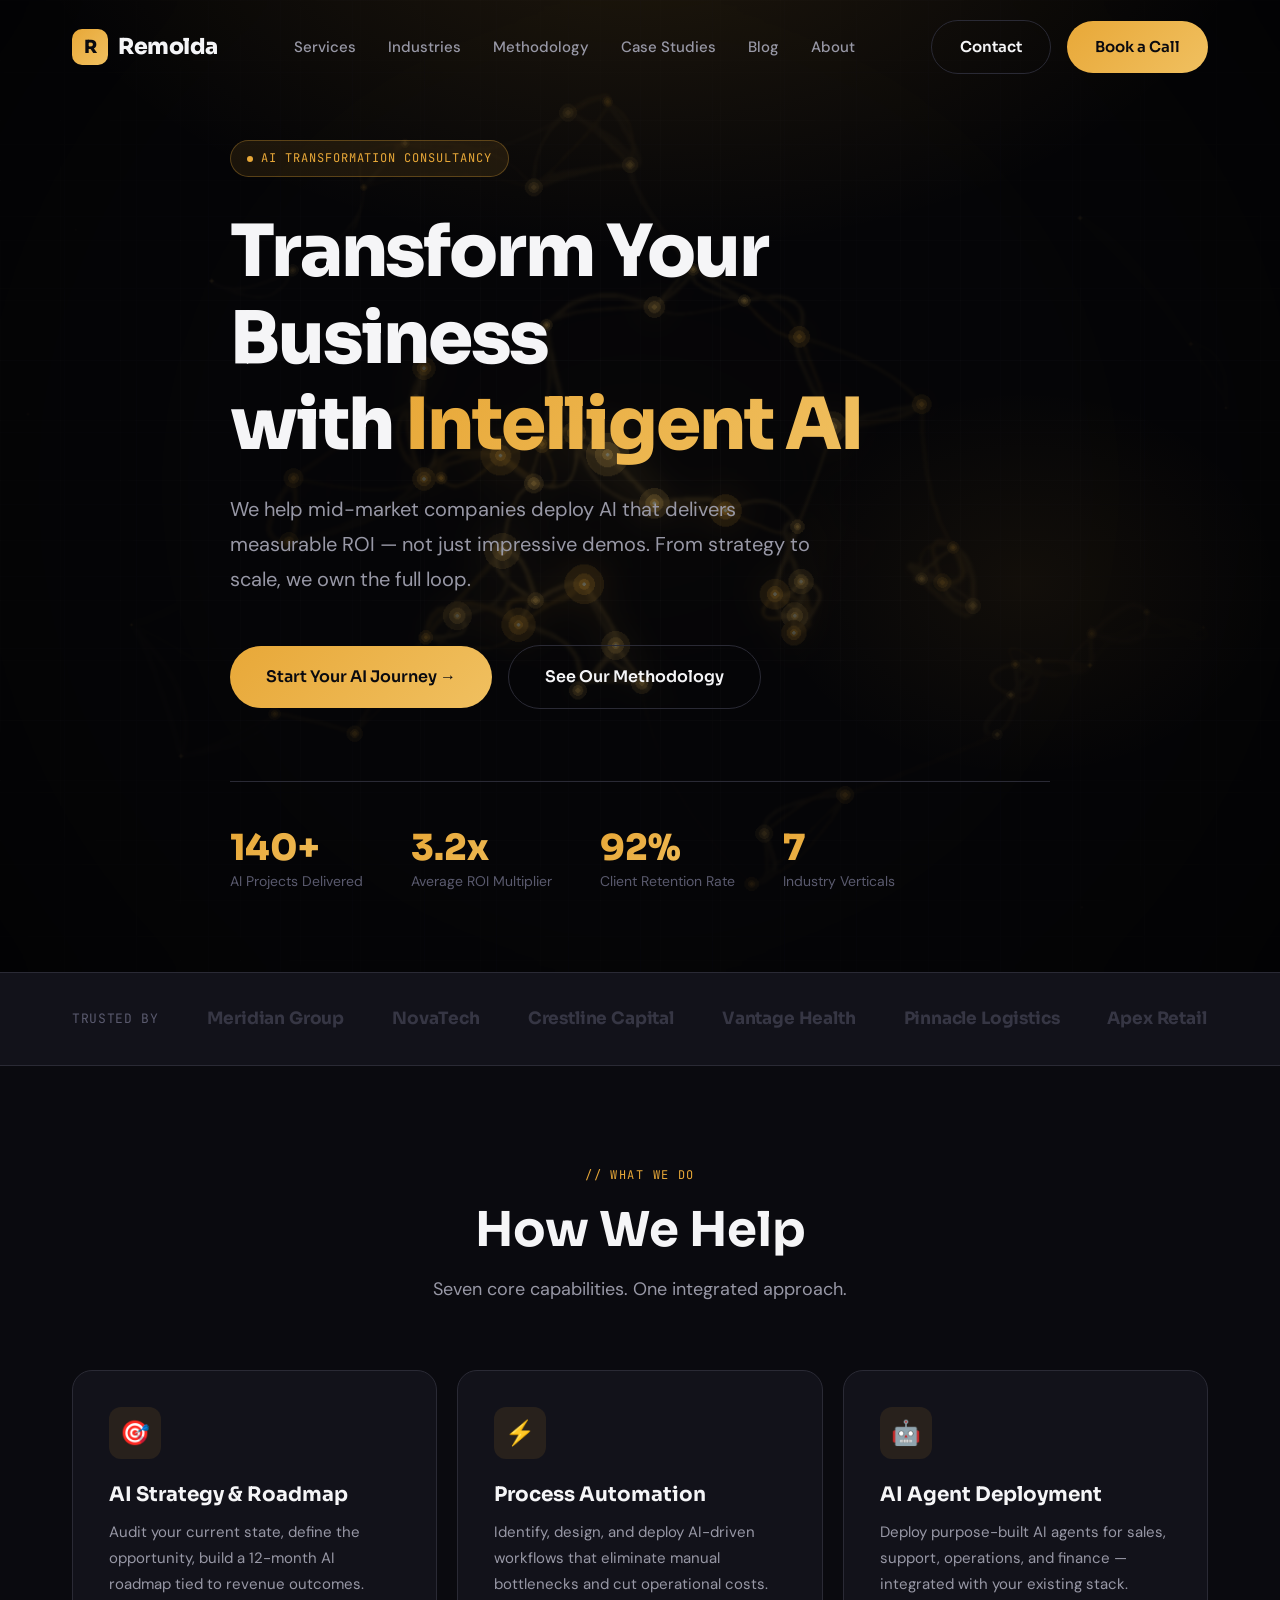
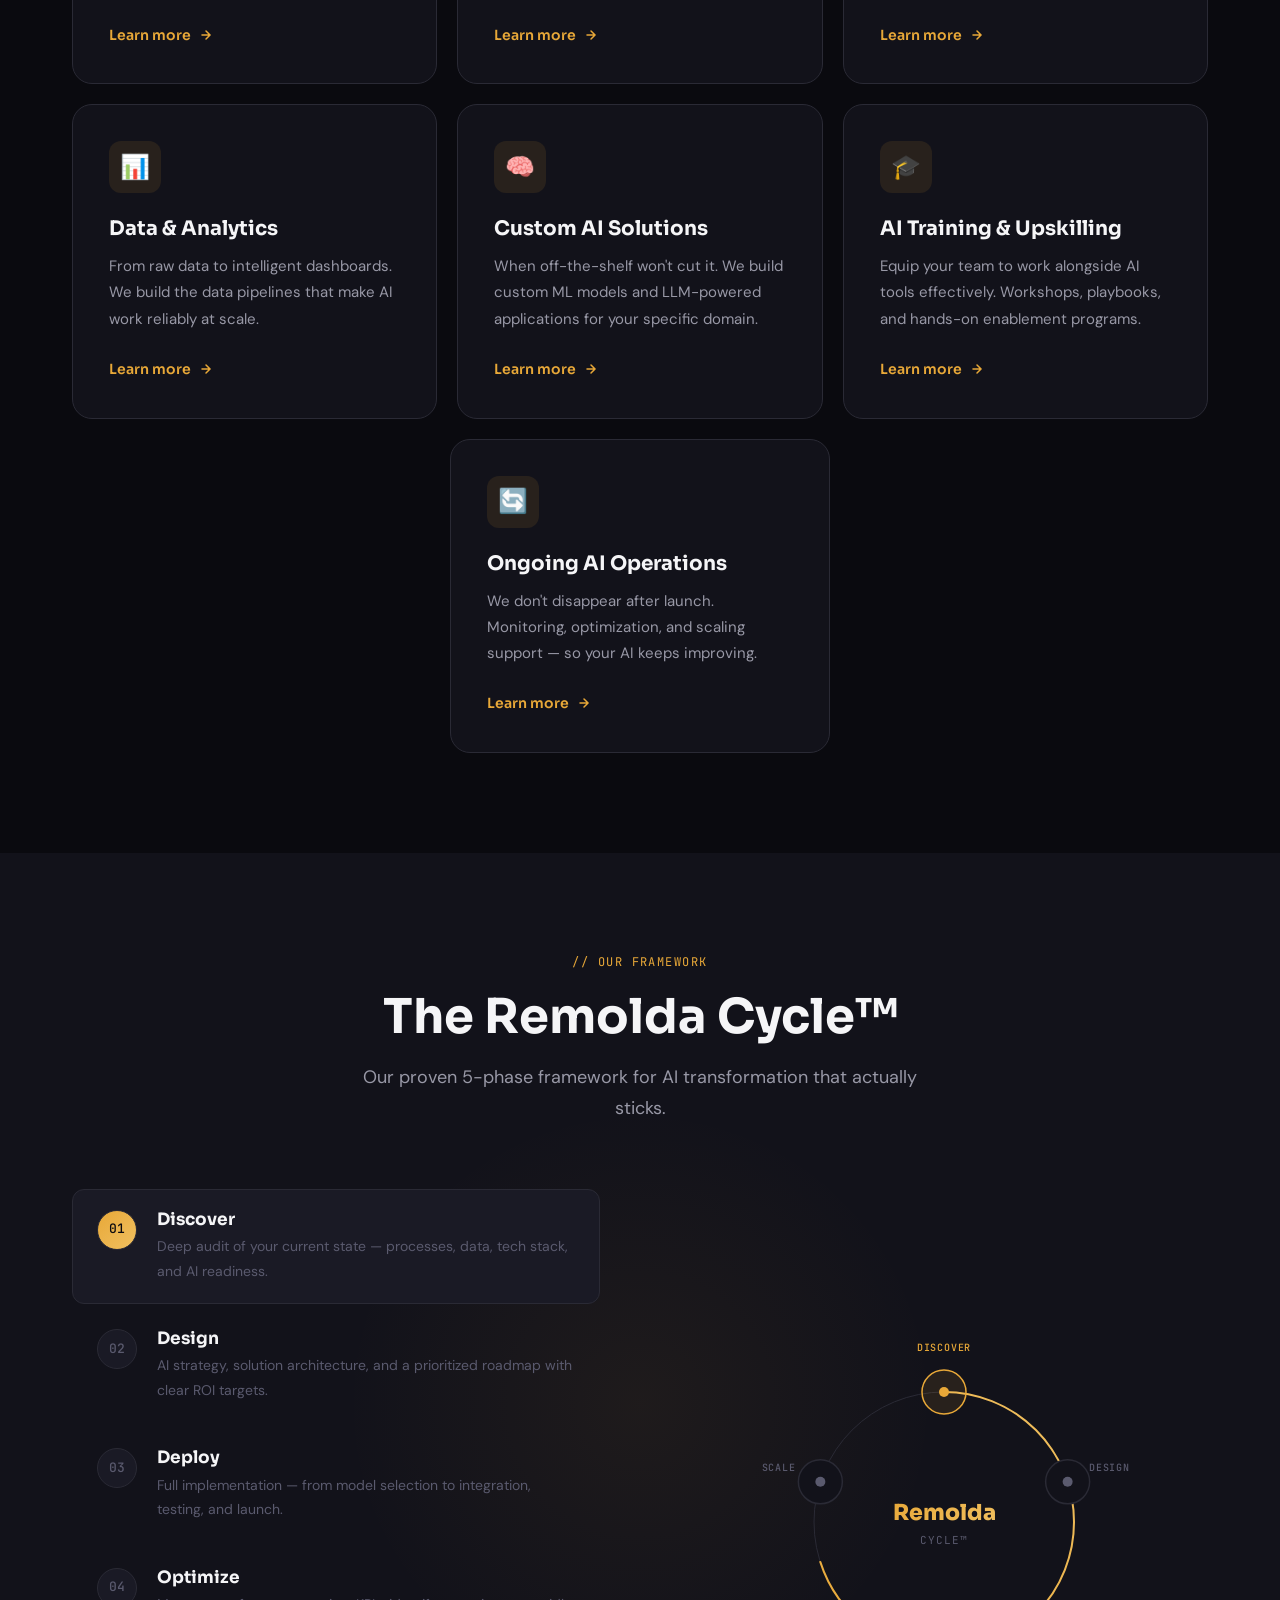
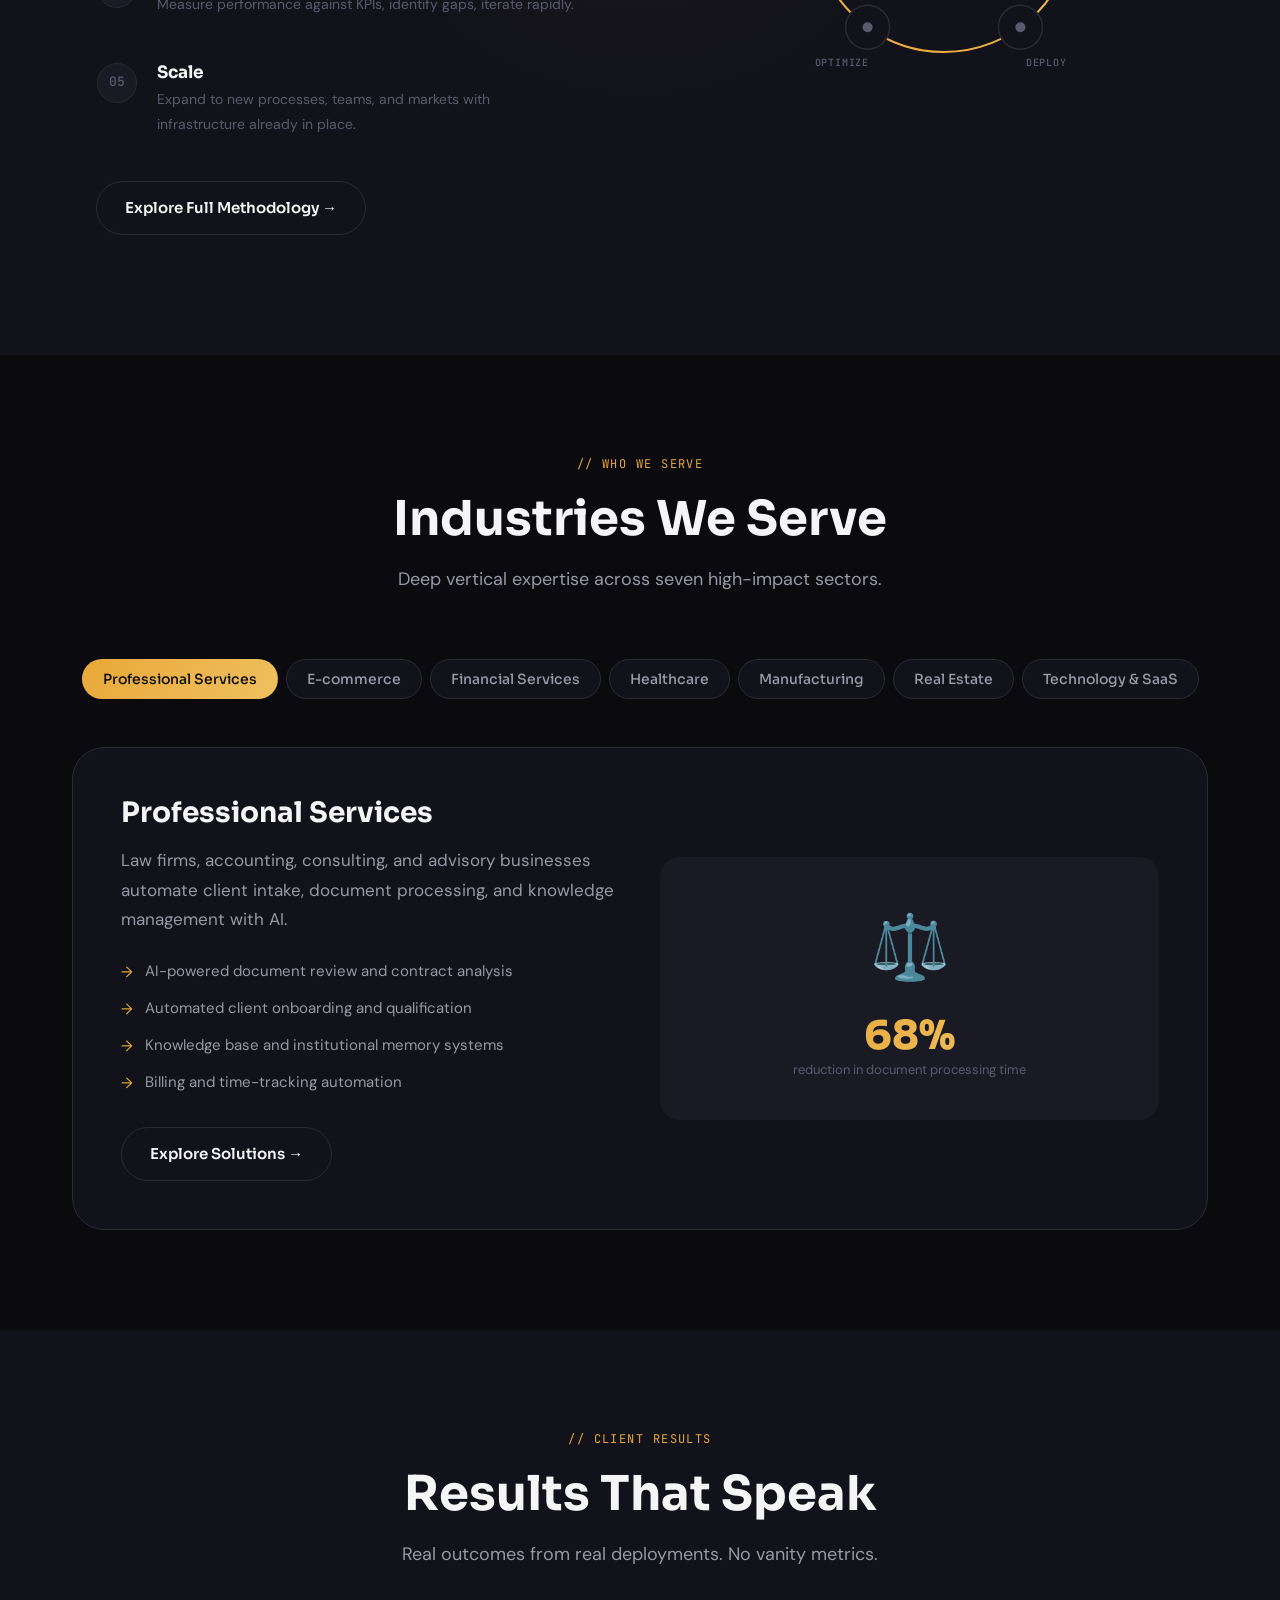
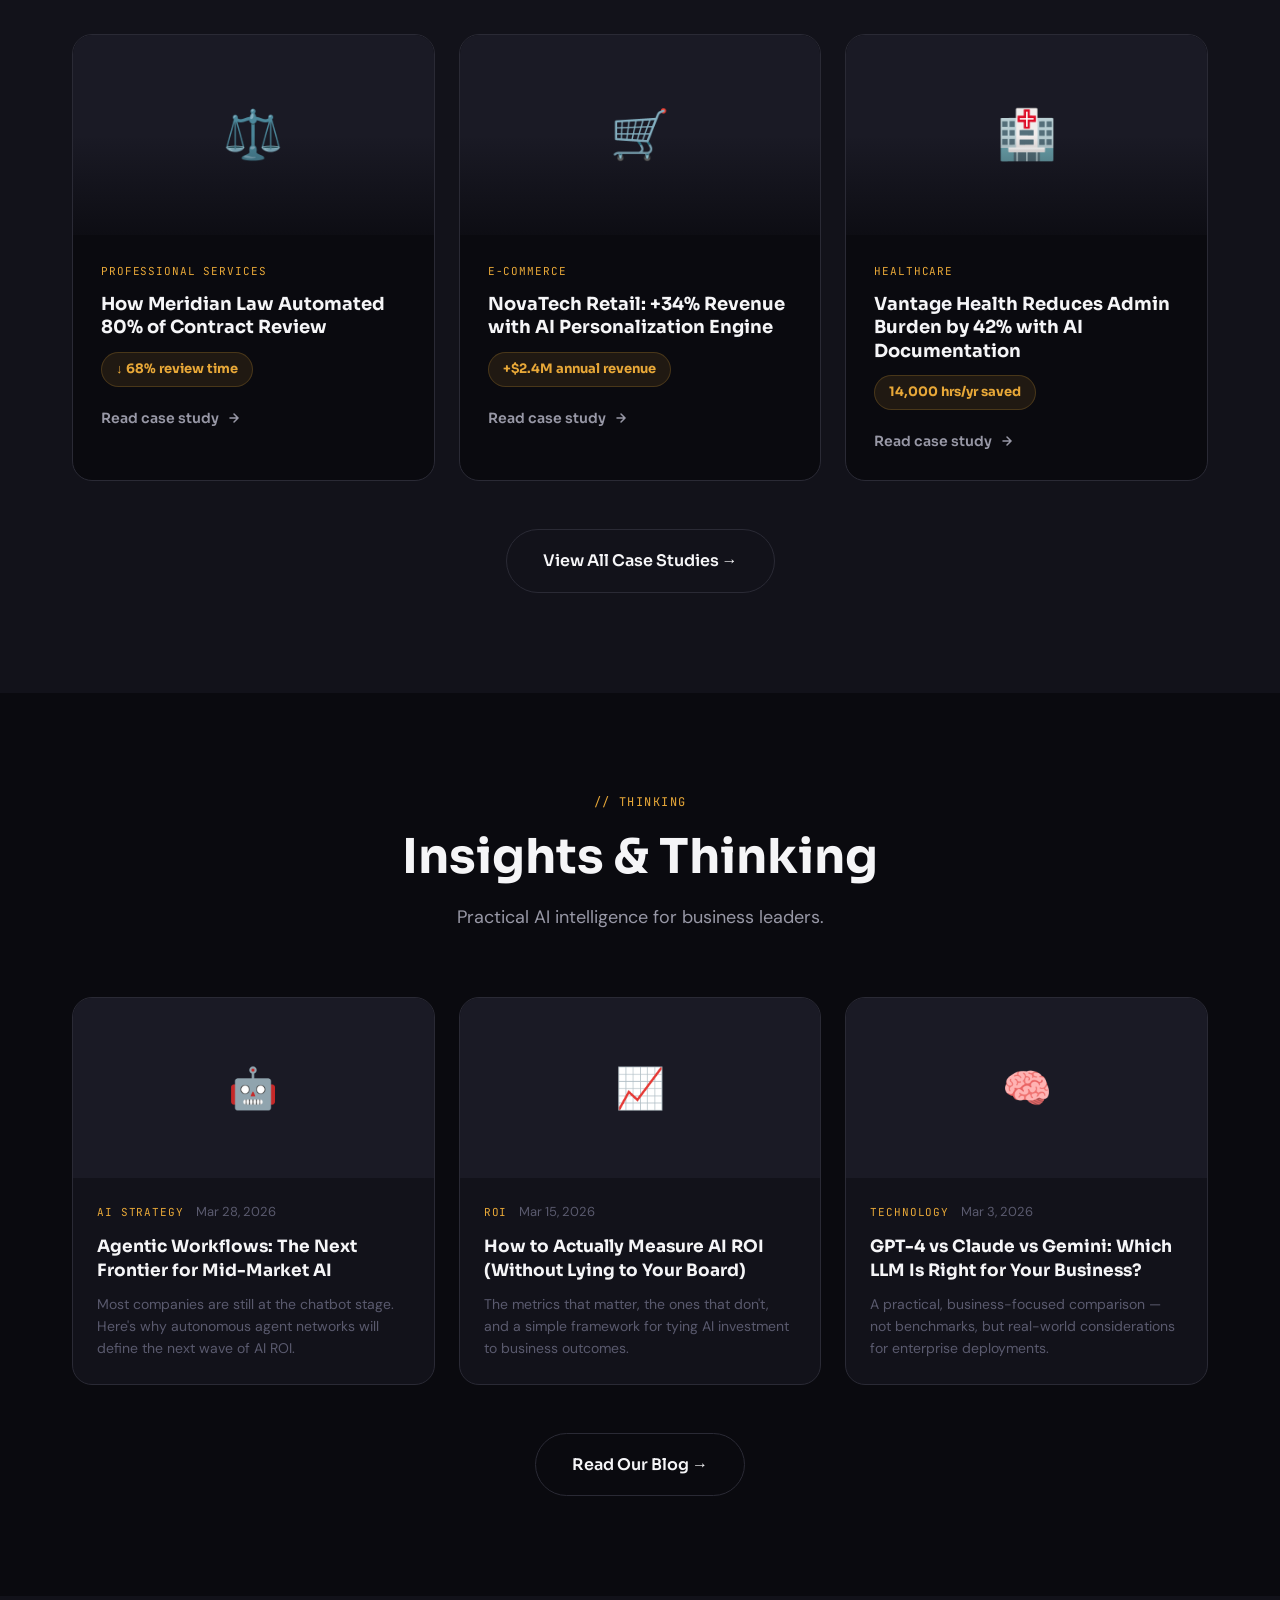
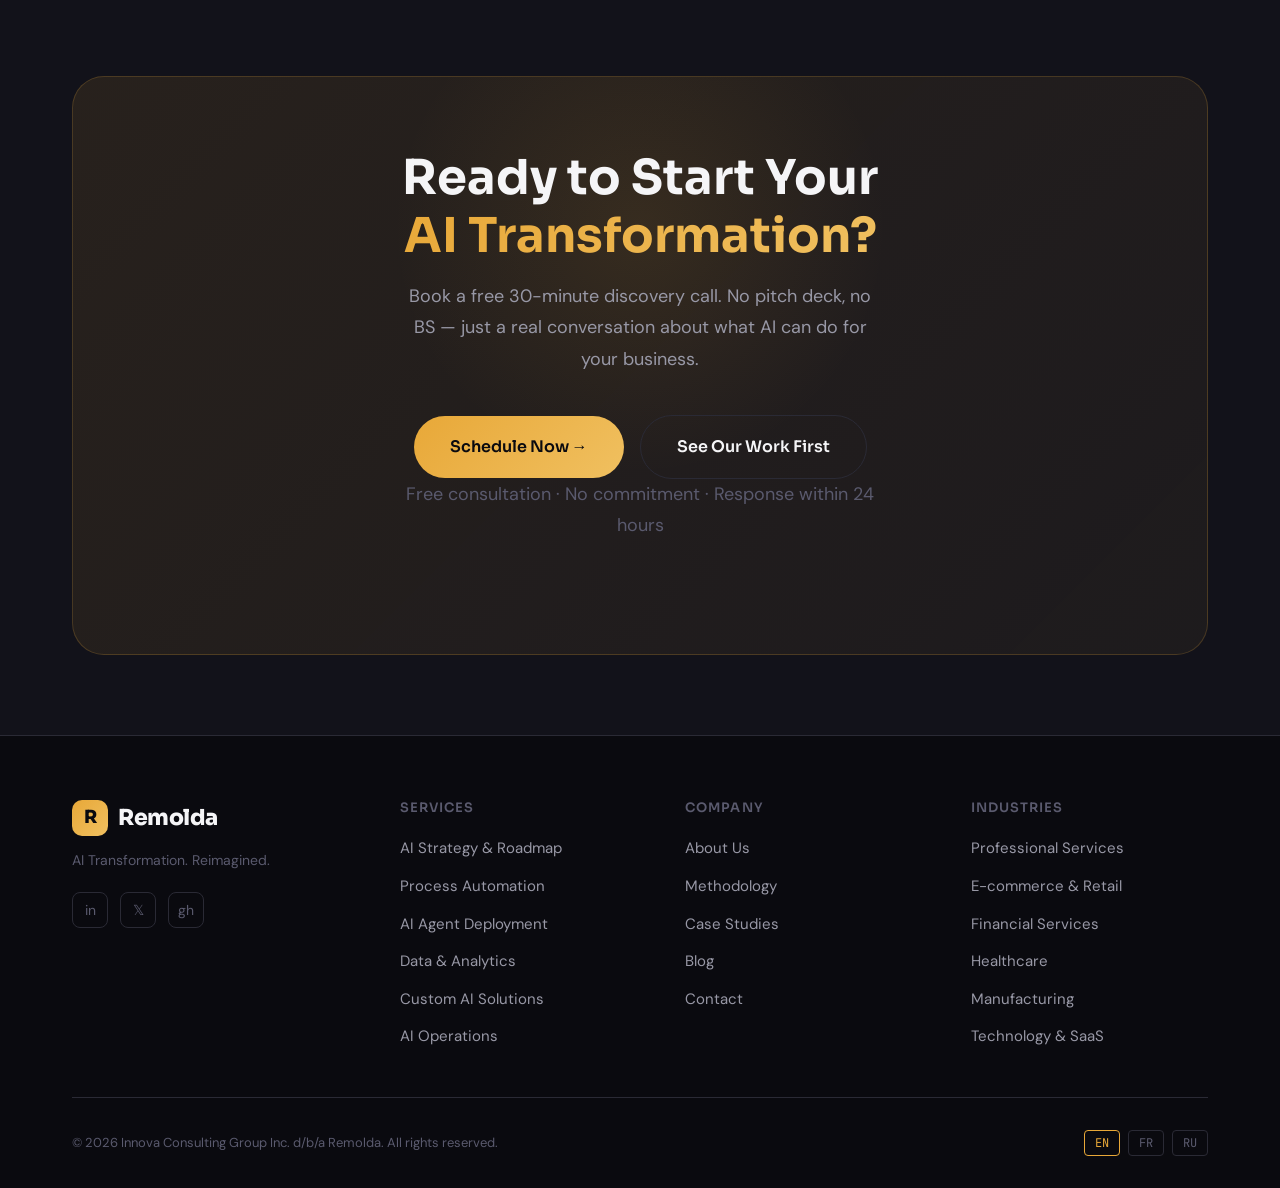
==== commit 391e7060: "feat: nano-banana visual enrichment (generated images + wiring) Co-Authored-By: Claude Fable 5 <nore" ====
--- a/index.html
+++ b/index.html
@@ -5,7 +5,13 @@
   <meta name="viewport" content="width=device-width, initial-scale=1.0">
   <title>Remolda — AI Transformation Consultancy</title>
   <meta name="description" content="We help mid-market companies deploy AI that delivers measurable ROI — not just impressive demos.">
+  <meta property="og:type" content="website">
+  <meta property="og:title" content="Remolda — AI Transformation Consultancy">
+  <meta property="og:image" content="/images/og-image.png">
+  <meta name="twitter:card" content="summary_large_image">
+  <meta name="twitter:image" content="/images/og-image.png">
   <link rel="stylesheet" href="styles.css">
+  <link rel="icon" href="/favicon.ico" type="image/x-icon">
 </head>
 <body>
 
--- a/styles.css
+++ b/styles.css
@@ -350,6 +350,11 @@
   position: absolute;
   inset: 0;
   z-index: 0;
+  background-image:
+    linear-gradient(rgba(0,0,0,0.55), rgba(0,0,0,0.55)),
+    url('images/hero-visual.png');
+  background-size: cover;
+  background-position: center;
 }
 
 .hero-mesh {
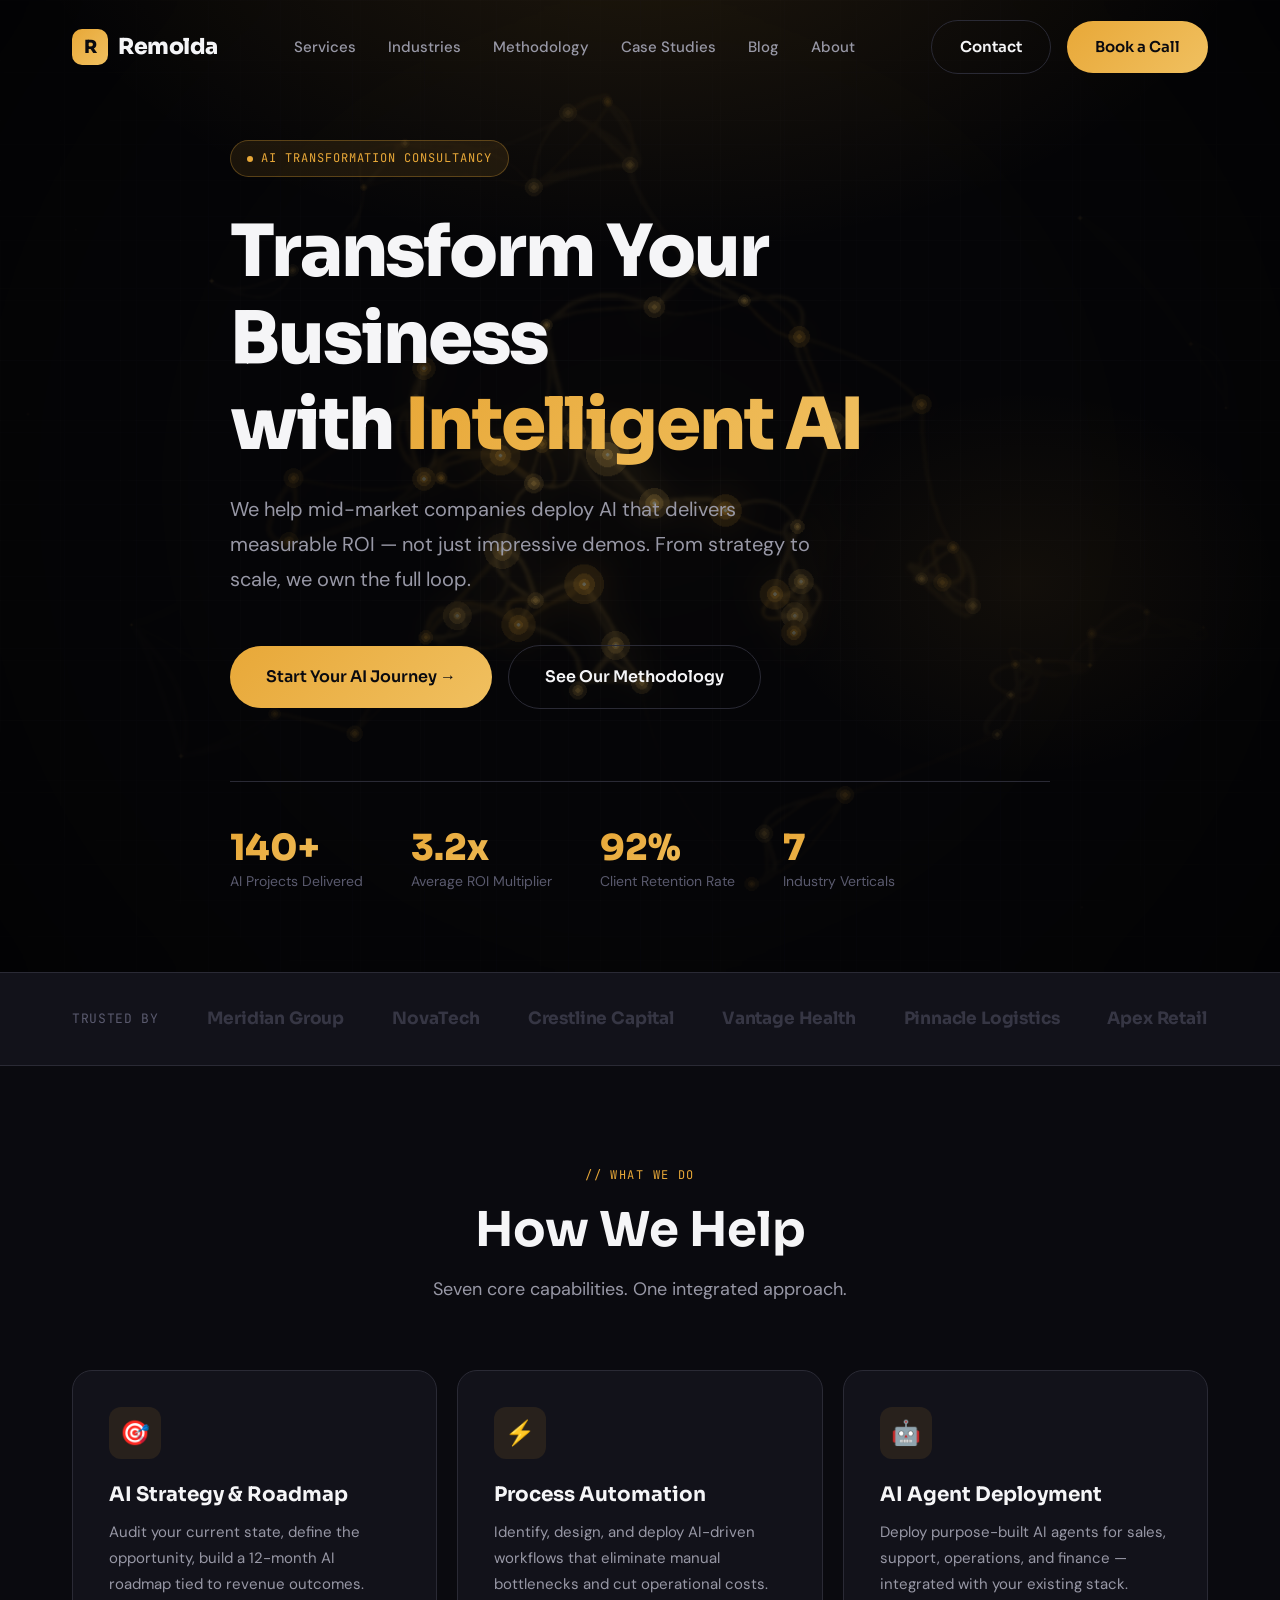
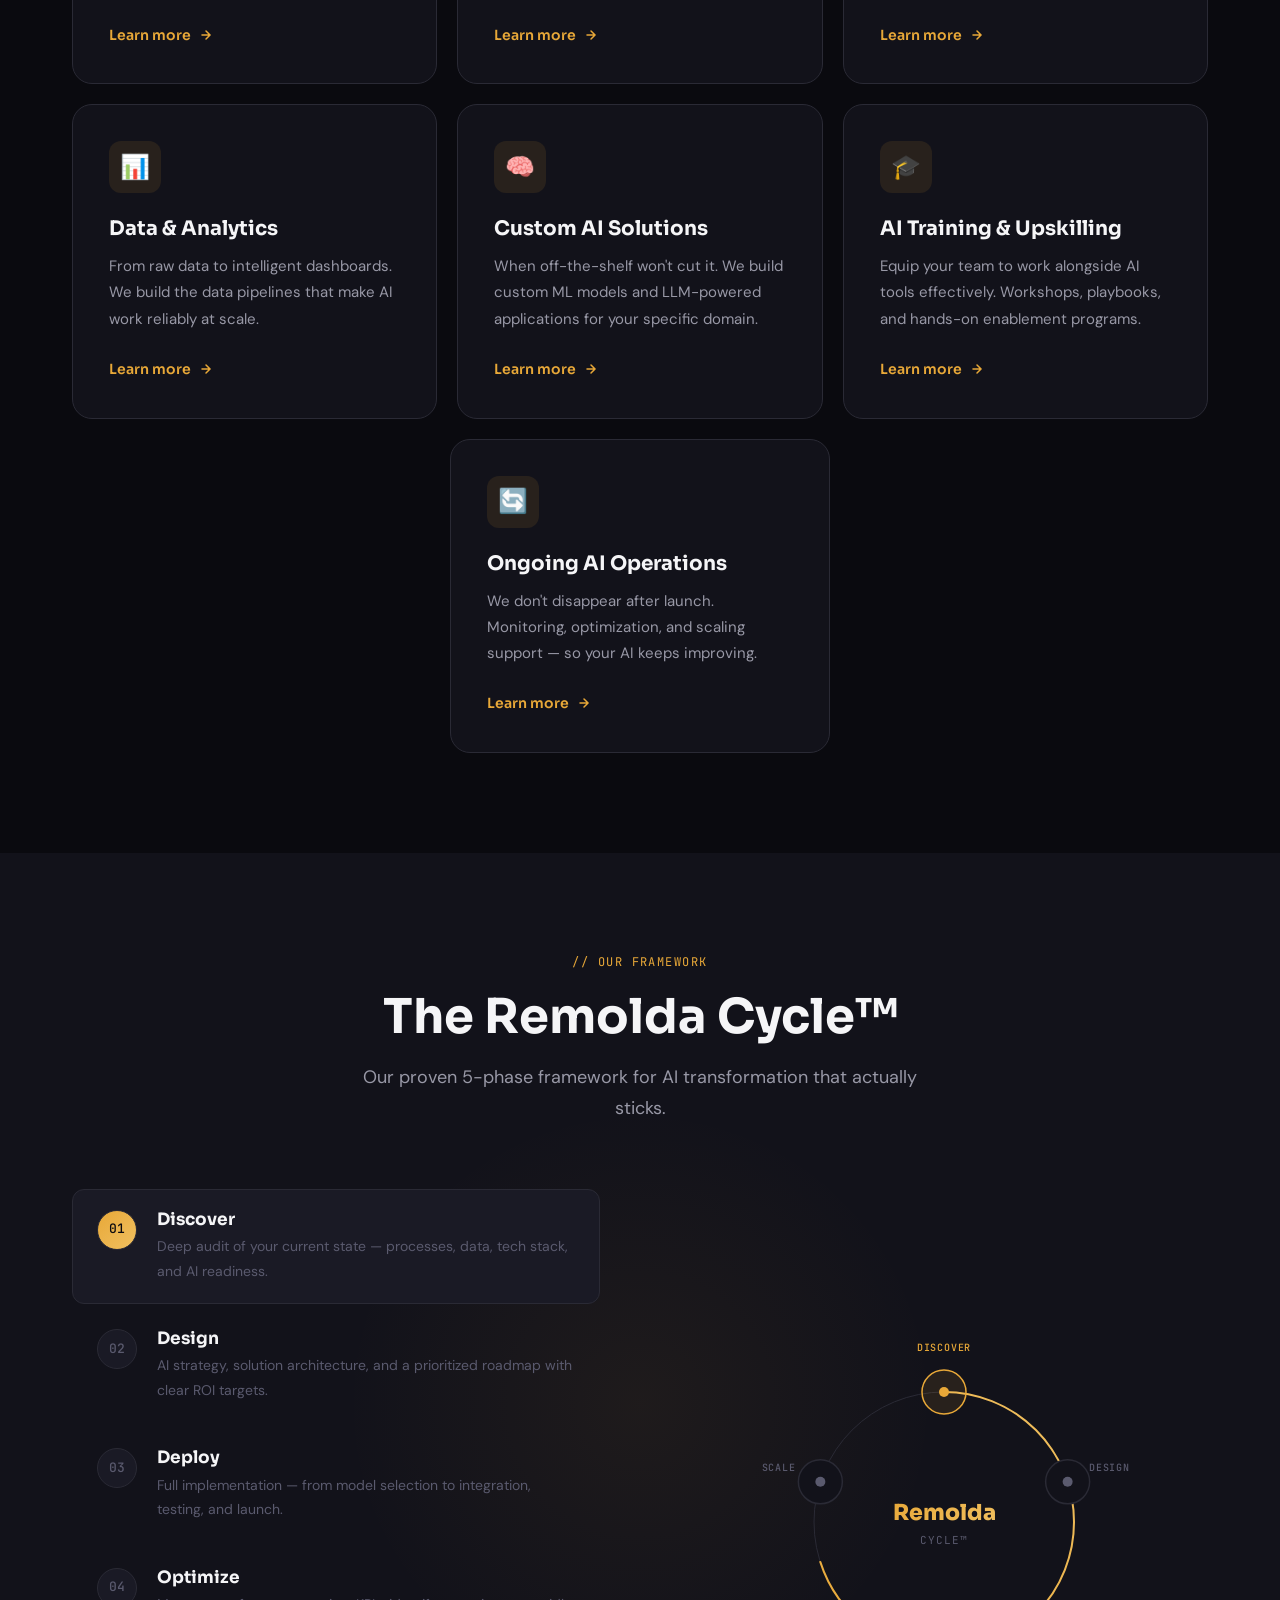
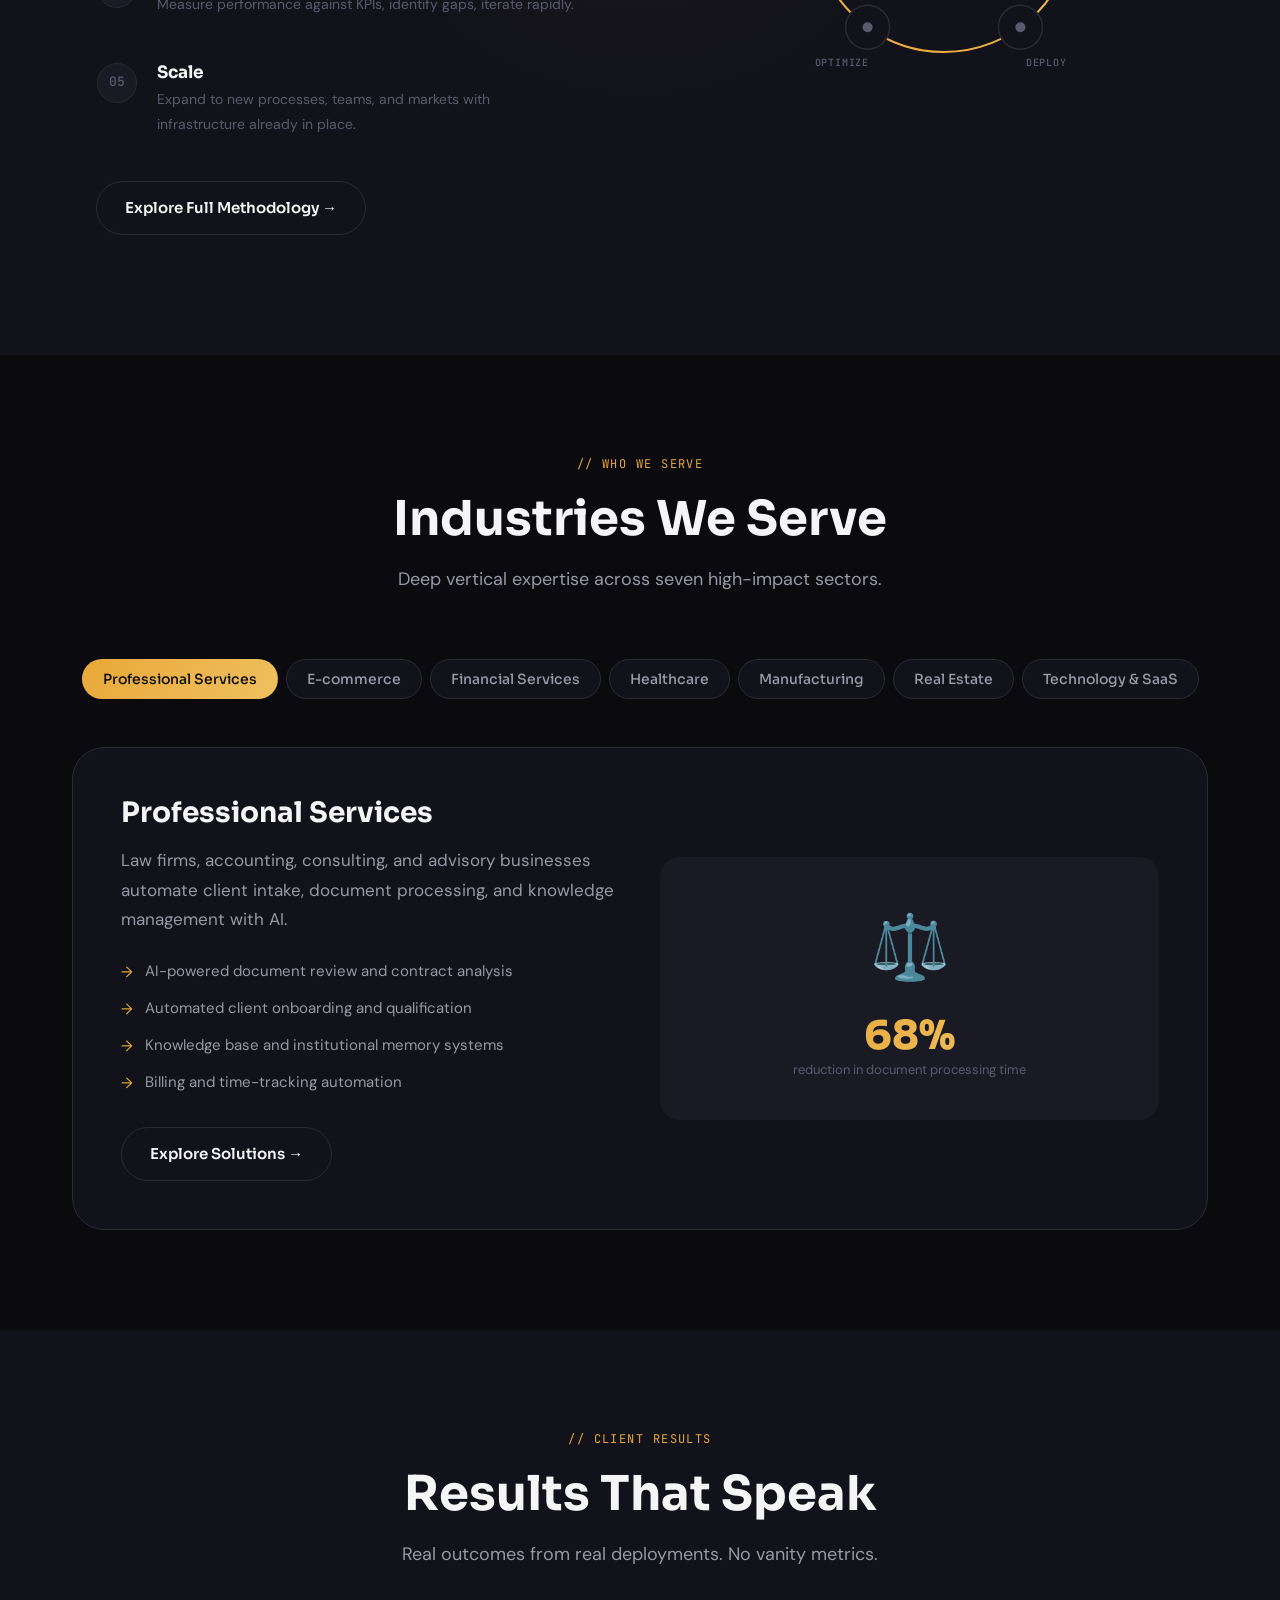
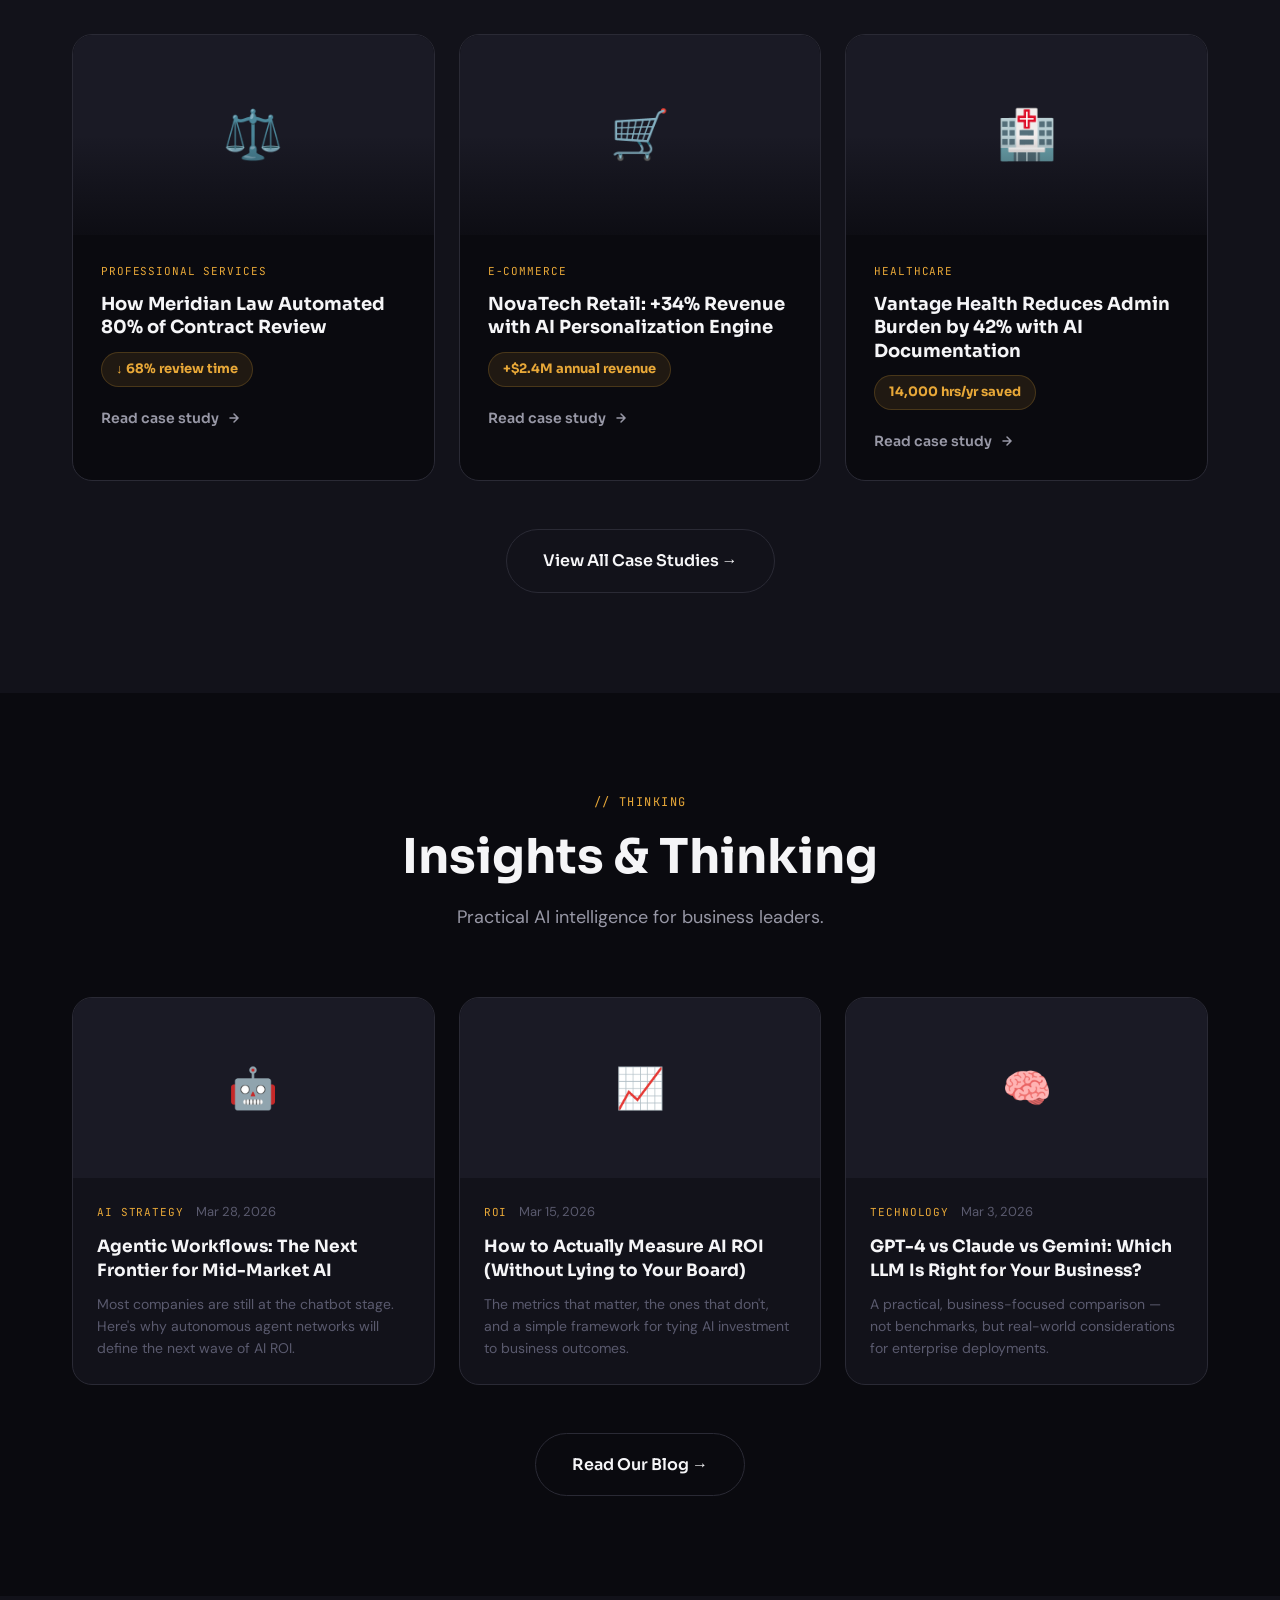
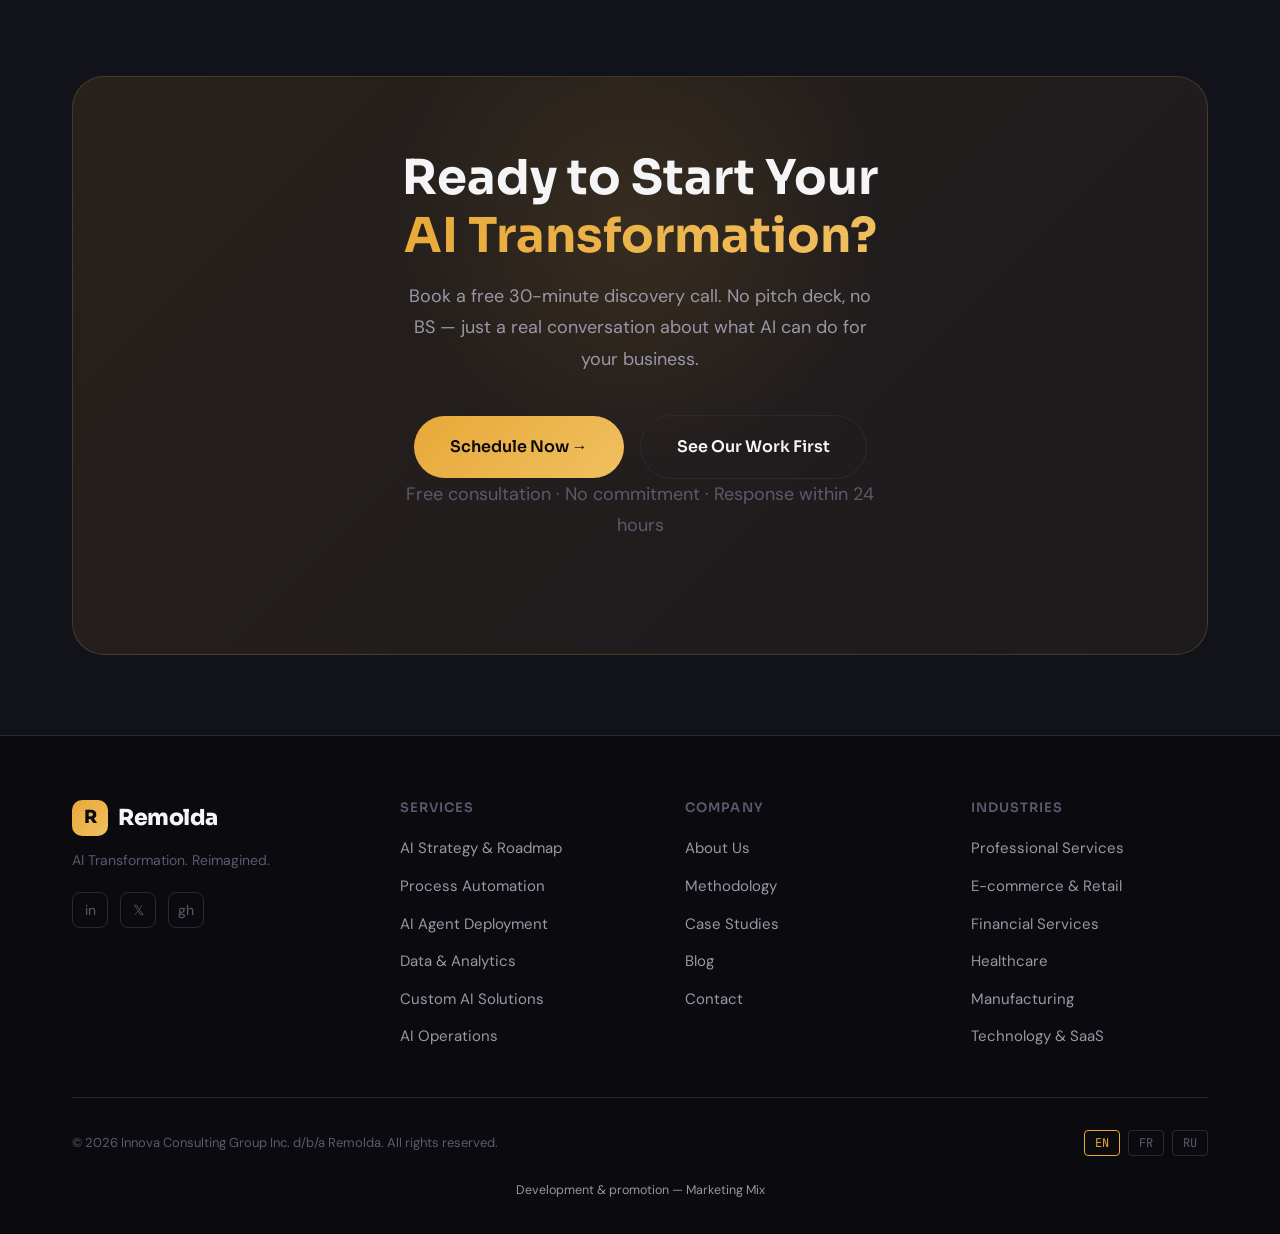
==== commit 39a41e3e: "chore(footer): agency credit — Marketing Mix House-standard credit line linking to https://mmix.ua/," ====
--- a/index.html
+++ b/index.html
@@ -543,6 +543,10 @@
         </div>
       </div>
     </div>
+    <!-- Agency credit -->
+    <div style="width:100%;text-align:center;padding:20px 24px 0">
+      <a href="https://mmix.ua/" target="_blank" rel="noopener noreferrer" style="font-size:12.5px;line-height:1.5;color:inherit;opacity:.6;text-decoration:none">Development & promotion — Marketing Mix</a>
+    </div>
   </footer>
 
   <script src="main.js"></script>
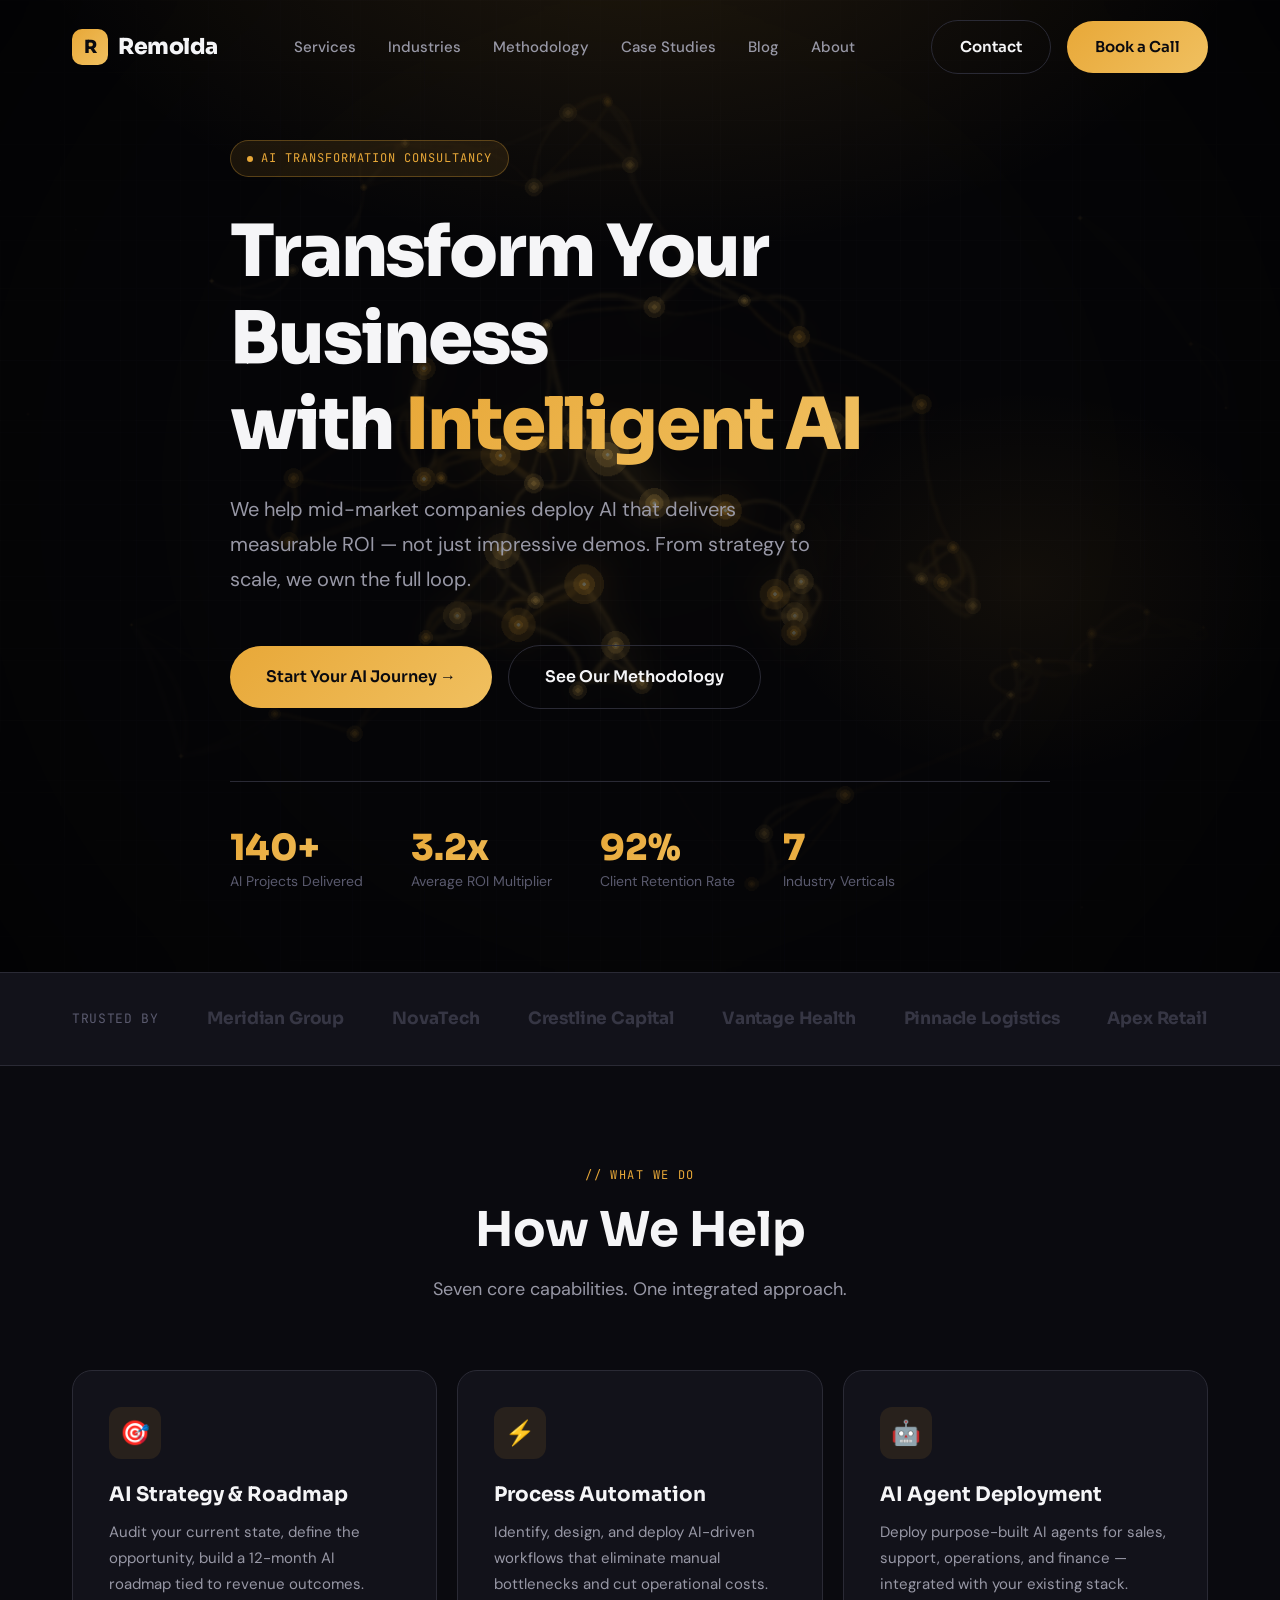
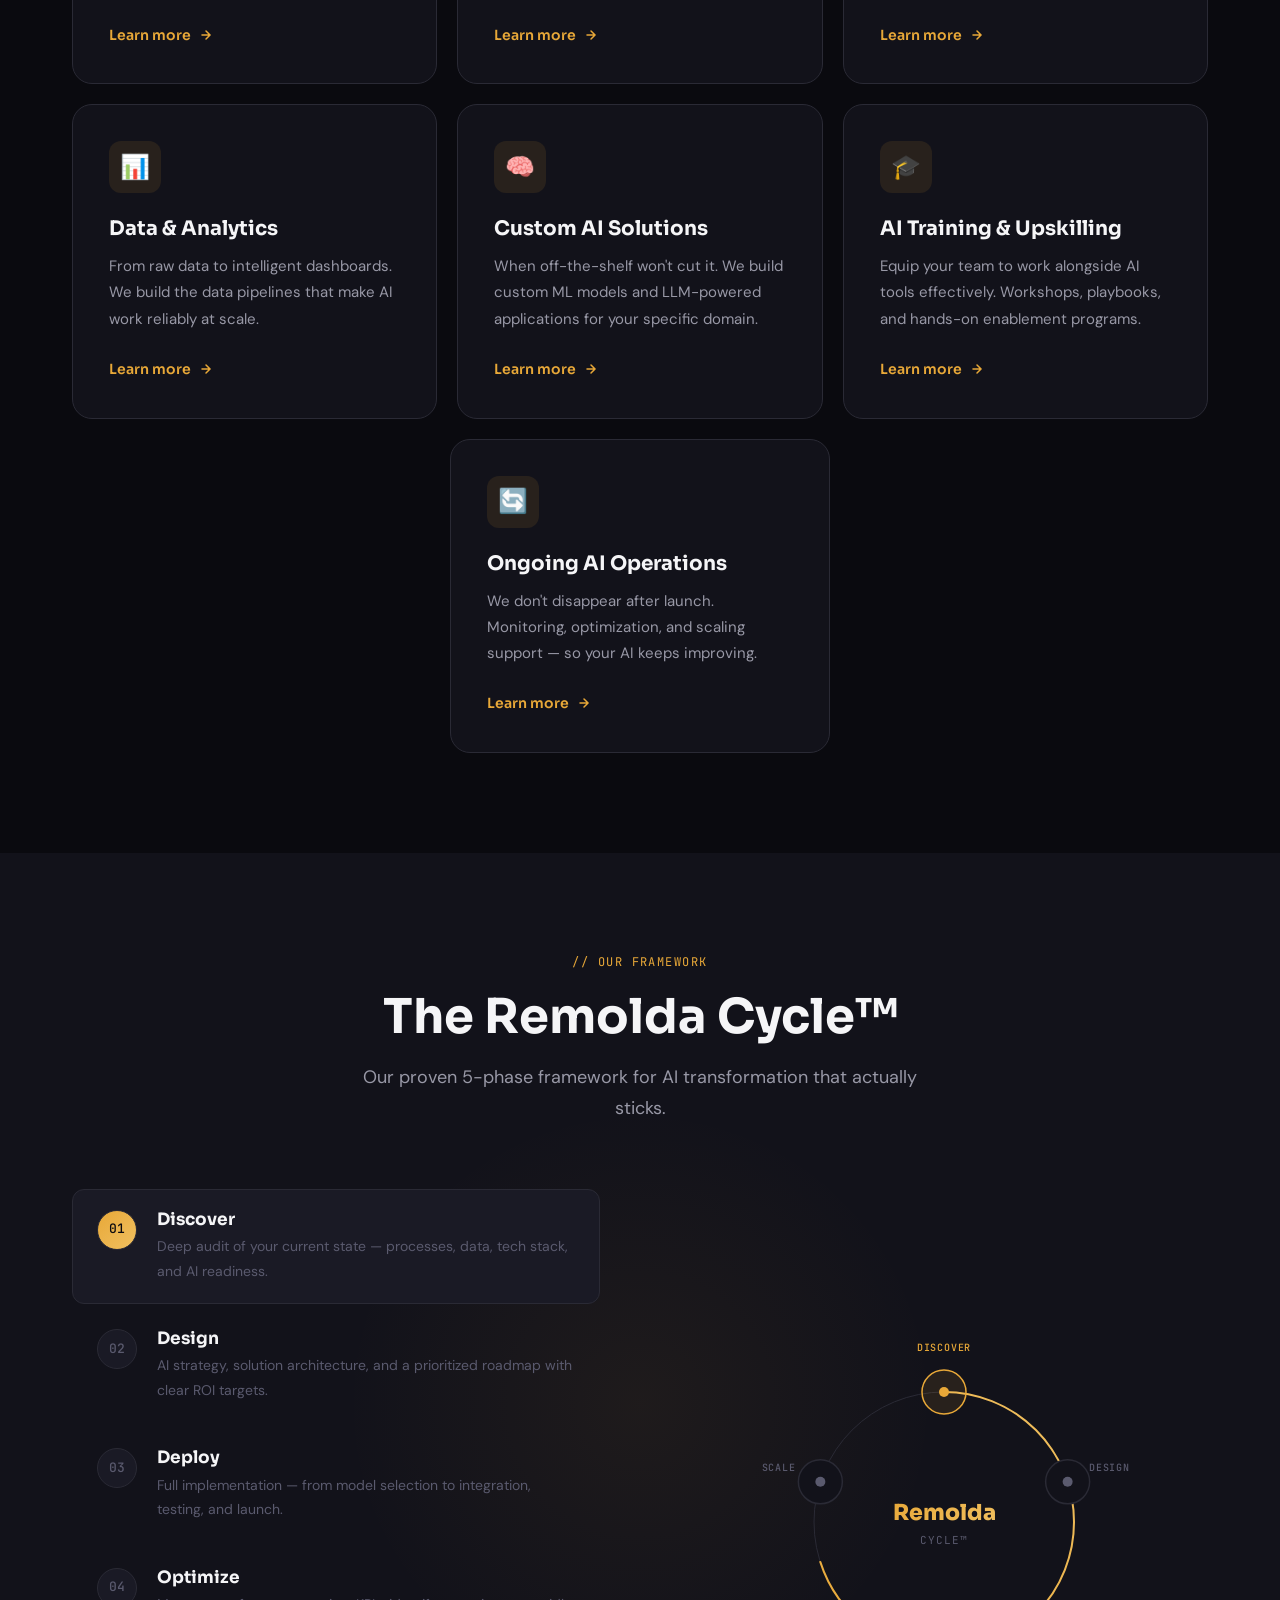
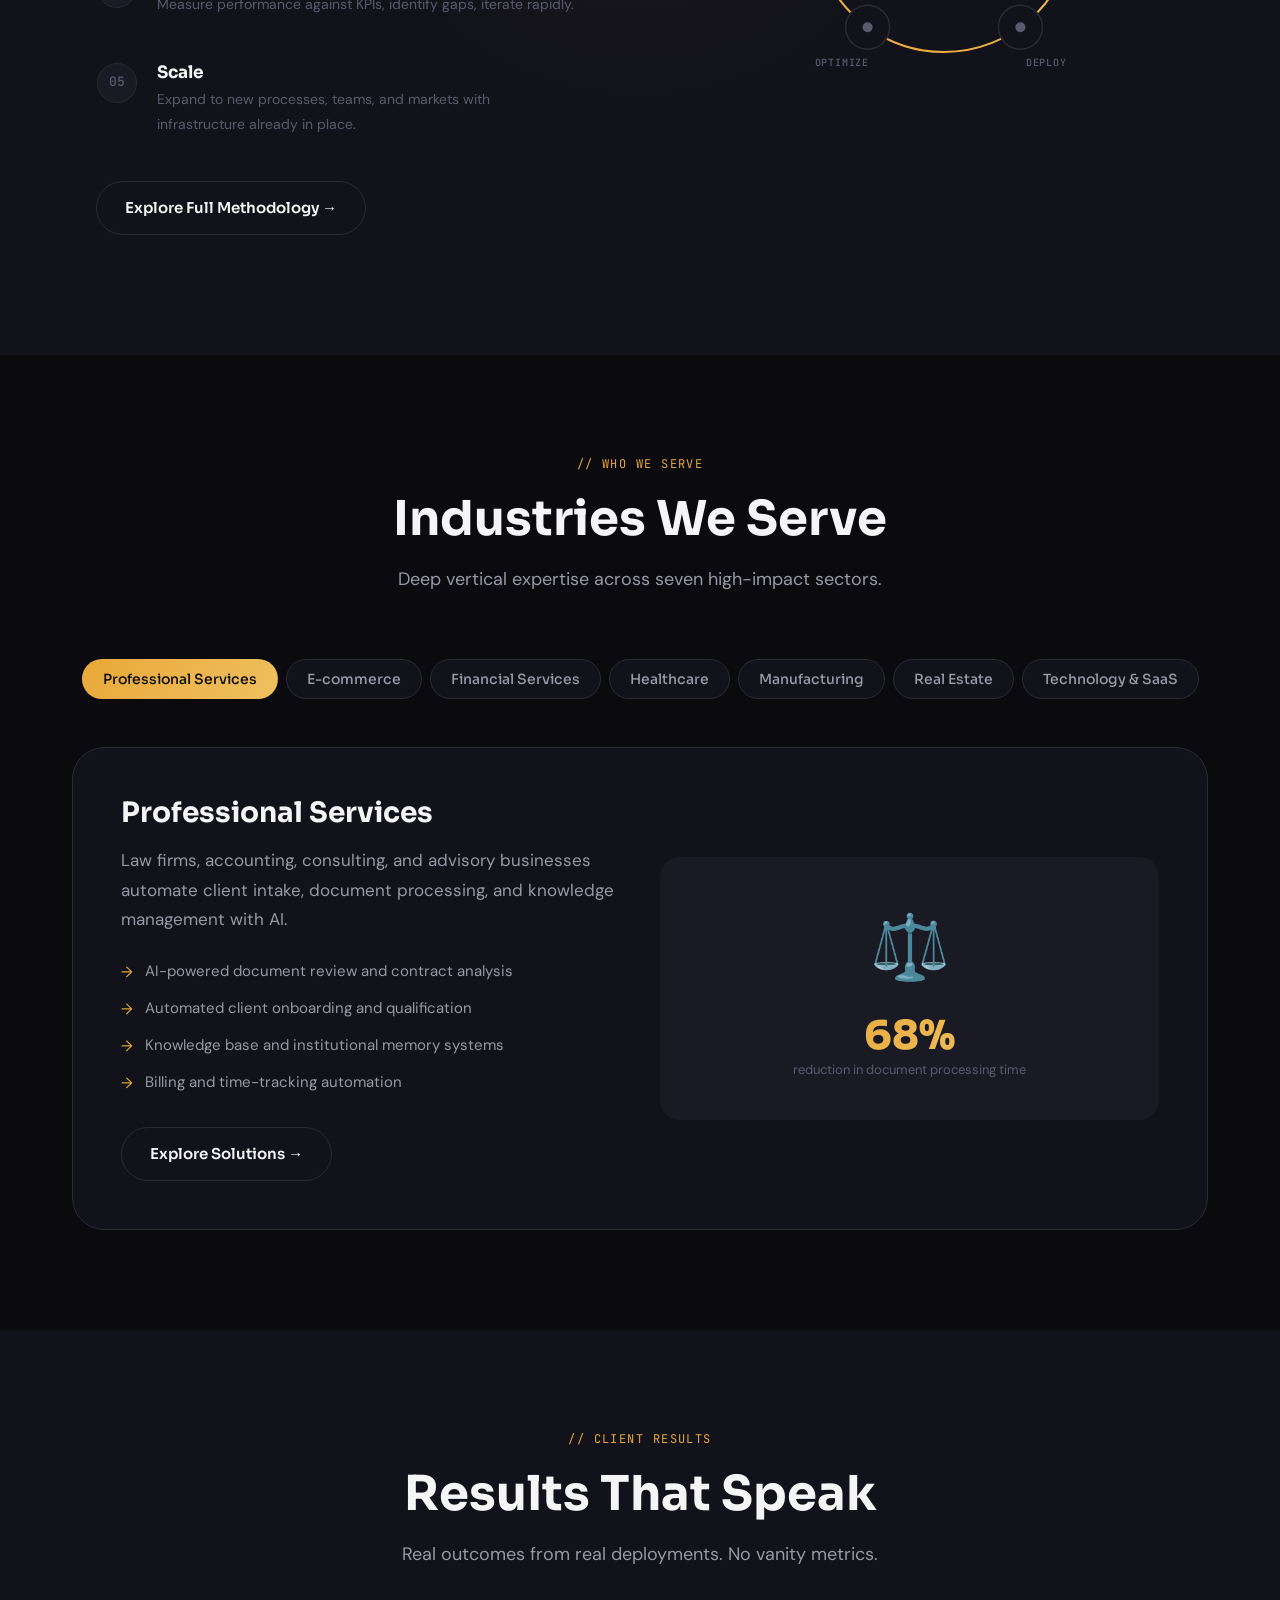
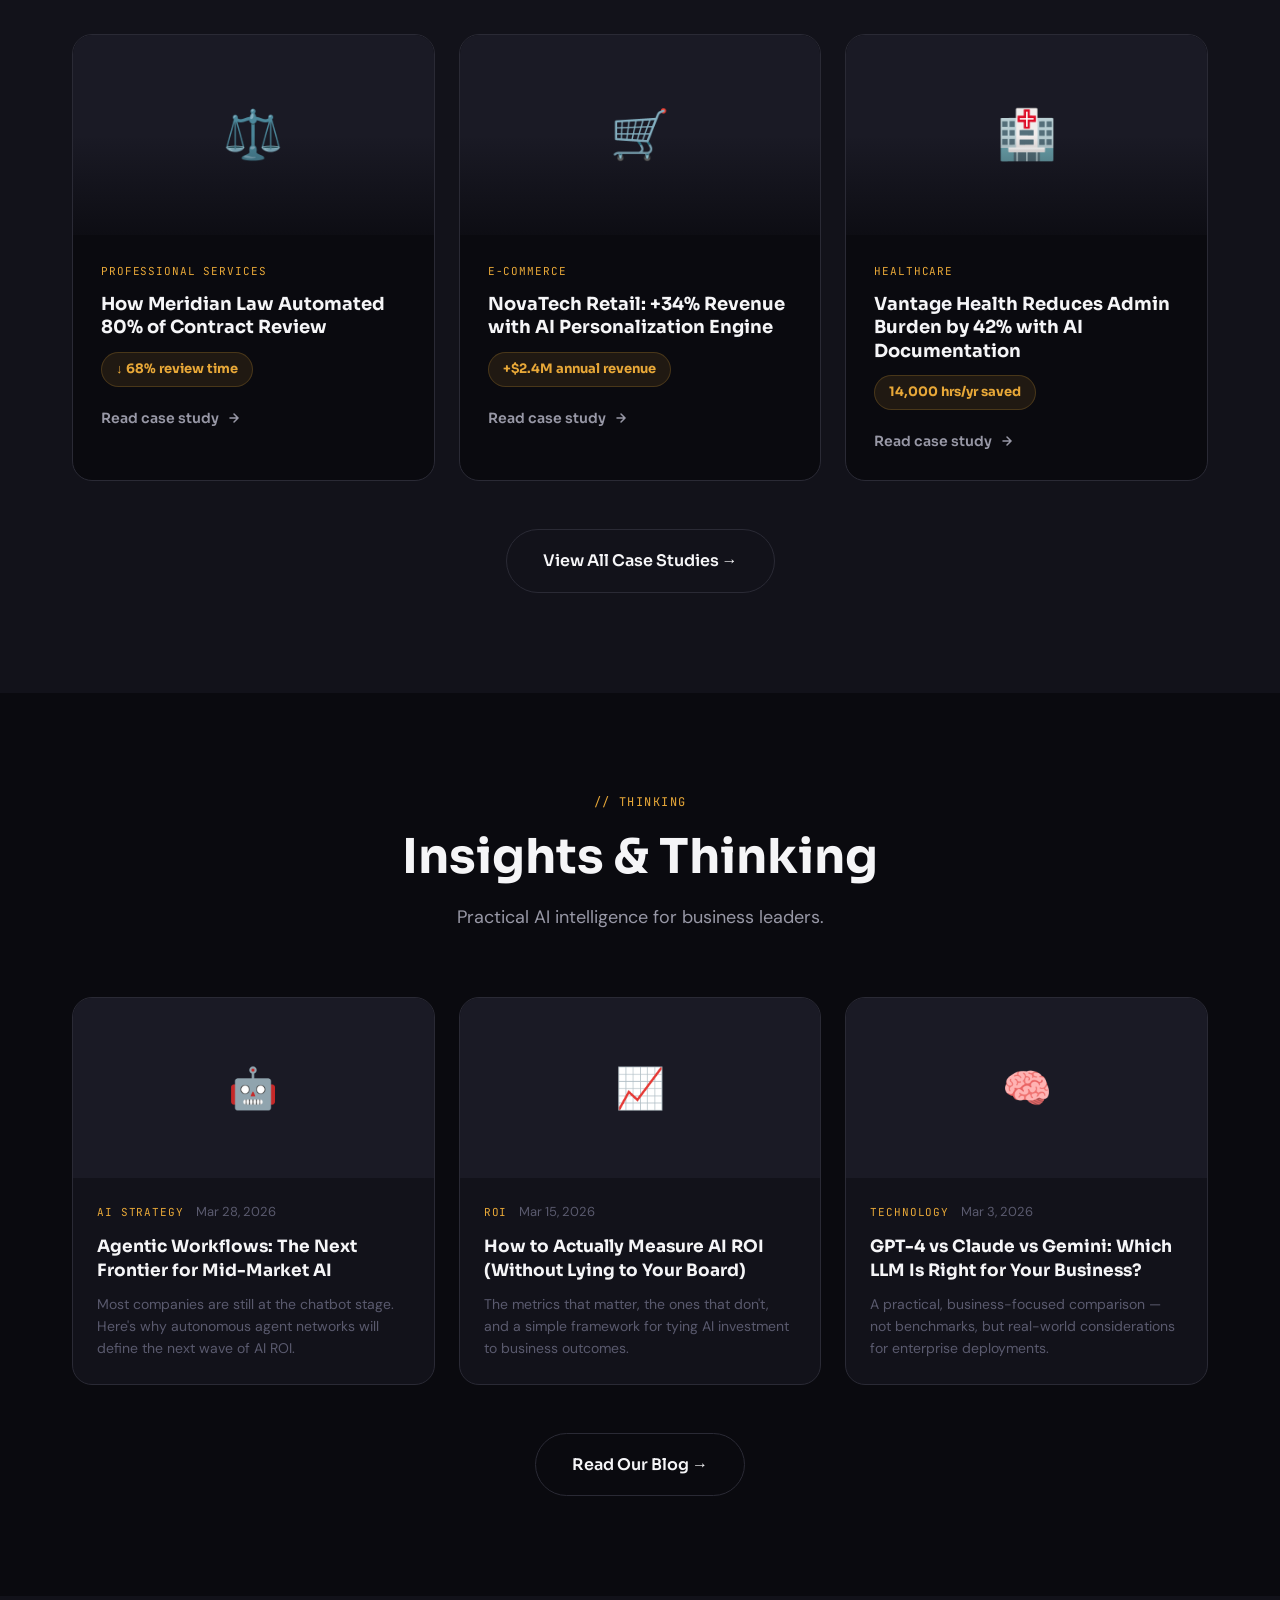
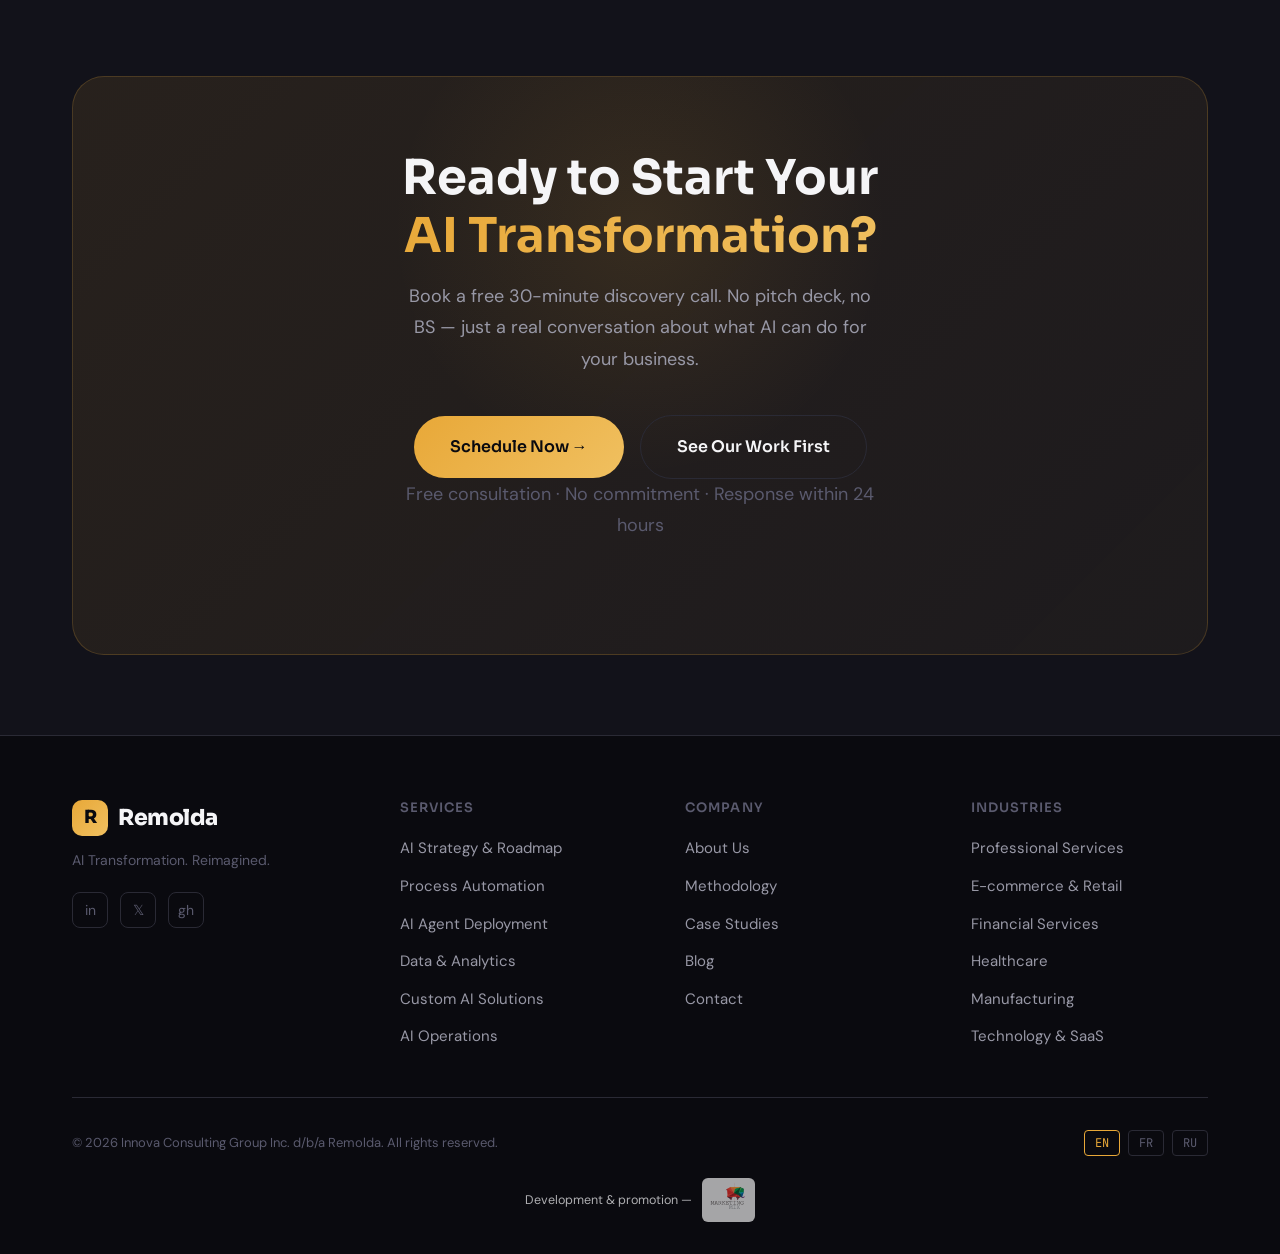
==== commit 389a622f: "chore(footer): agency credit — Marketing Mix (logo standard) Matches the reference implementation on" ====
--- a/index.html
+++ b/index.html
@@ -544,8 +544,12 @@
       </div>
     </div>
     <!-- Agency credit -->
-    <div style="width:100%;text-align:center;padding:20px 24px 0">
-      <a href="https://mmix.ua/" target="_blank" rel="noopener noreferrer" style="font-size:12.5px;line-height:1.5;color:inherit;opacity:.6;text-decoration:none">Development & promotion — Marketing Mix</a>
+    <div style="width:100%;display:flex;justify-content:center;padding:22px 24px 0">
+      <a href="https://mmix.ua/" target="_blank" rel="noopener noreferrer" style="display:inline-flex;align-items:center;gap:10px;font-size:12.5px;color:inherit;opacity:.7;text-decoration:none">Development & promotion —
+        <span style="display:inline-flex;align-items:center;background:rgba(255,255,255,.9);border-radius:6px;padding:4px 8px">
+          <img src="/mmix-logo.png" alt="MMIX — Marketing Mix" width="62" height="60" style="height:36px;width:auto">
+        </span>
+      </a>
     </div>
   </footer>
 
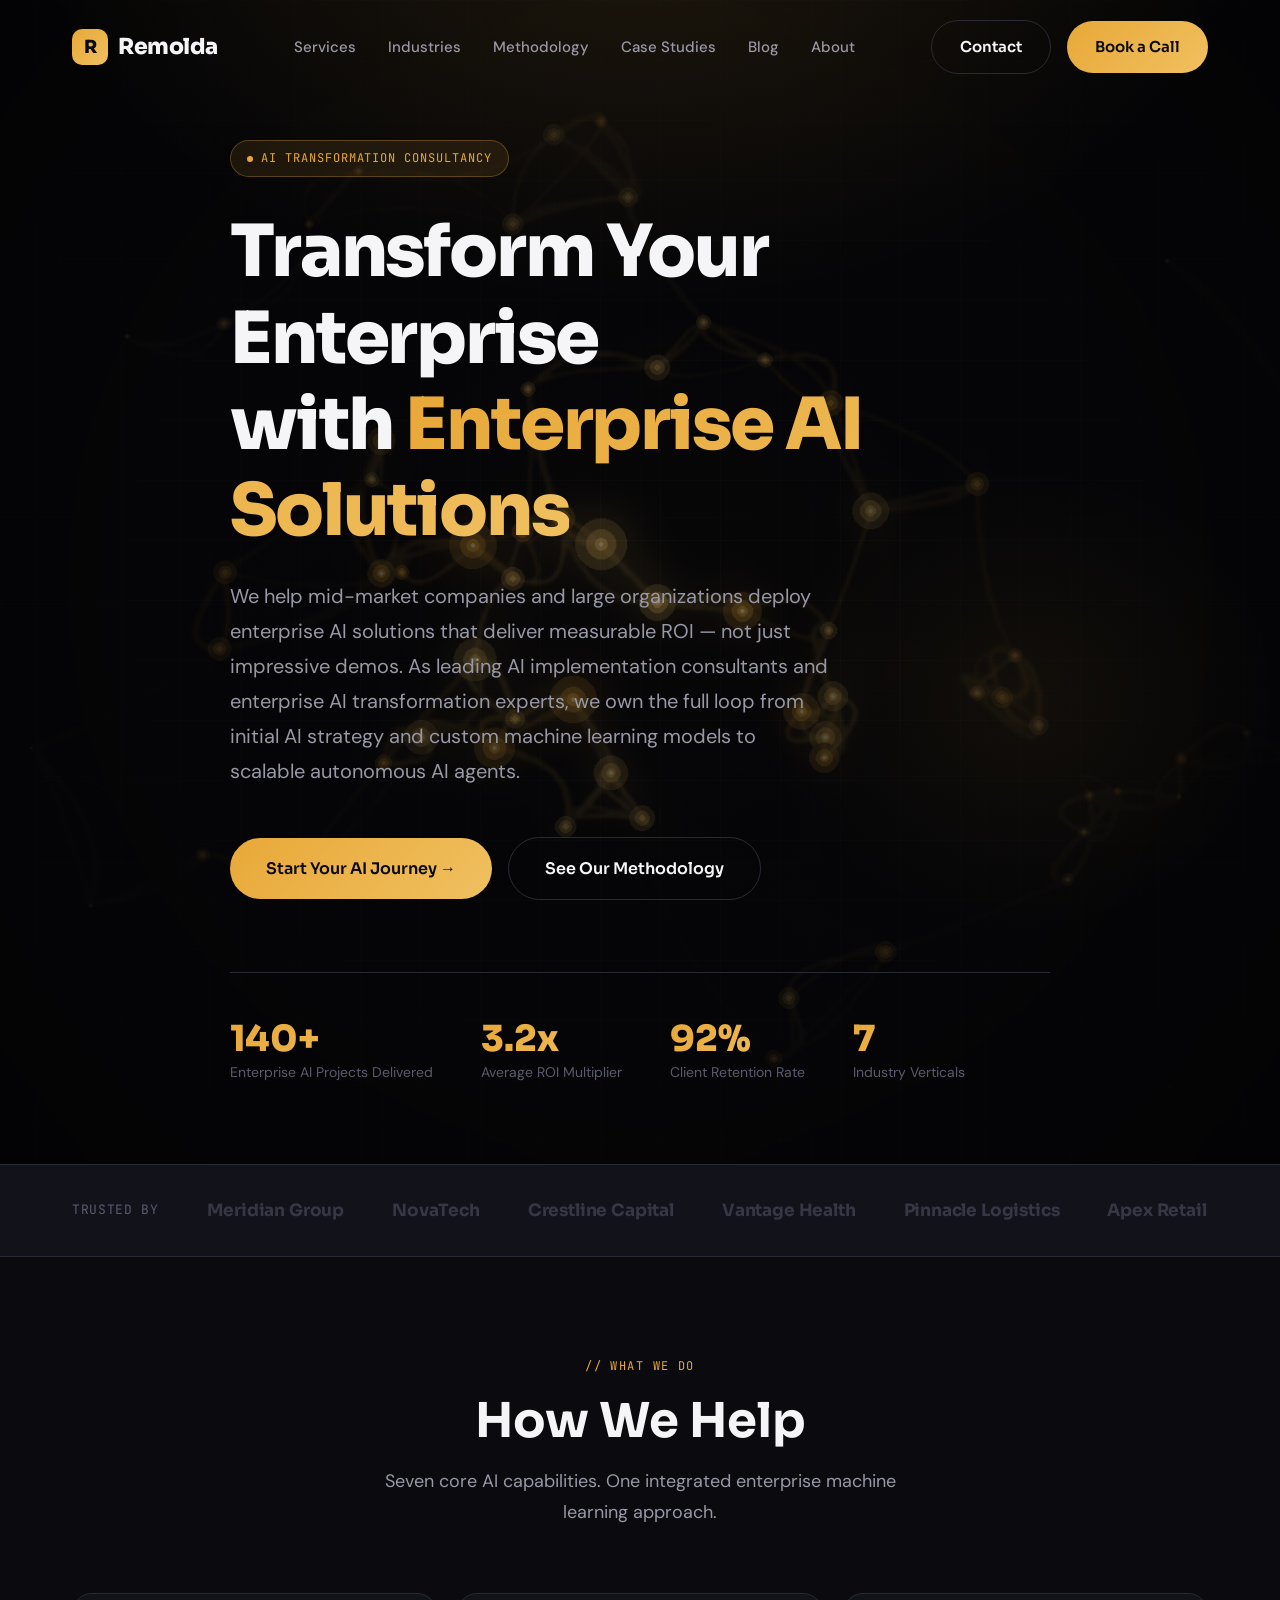
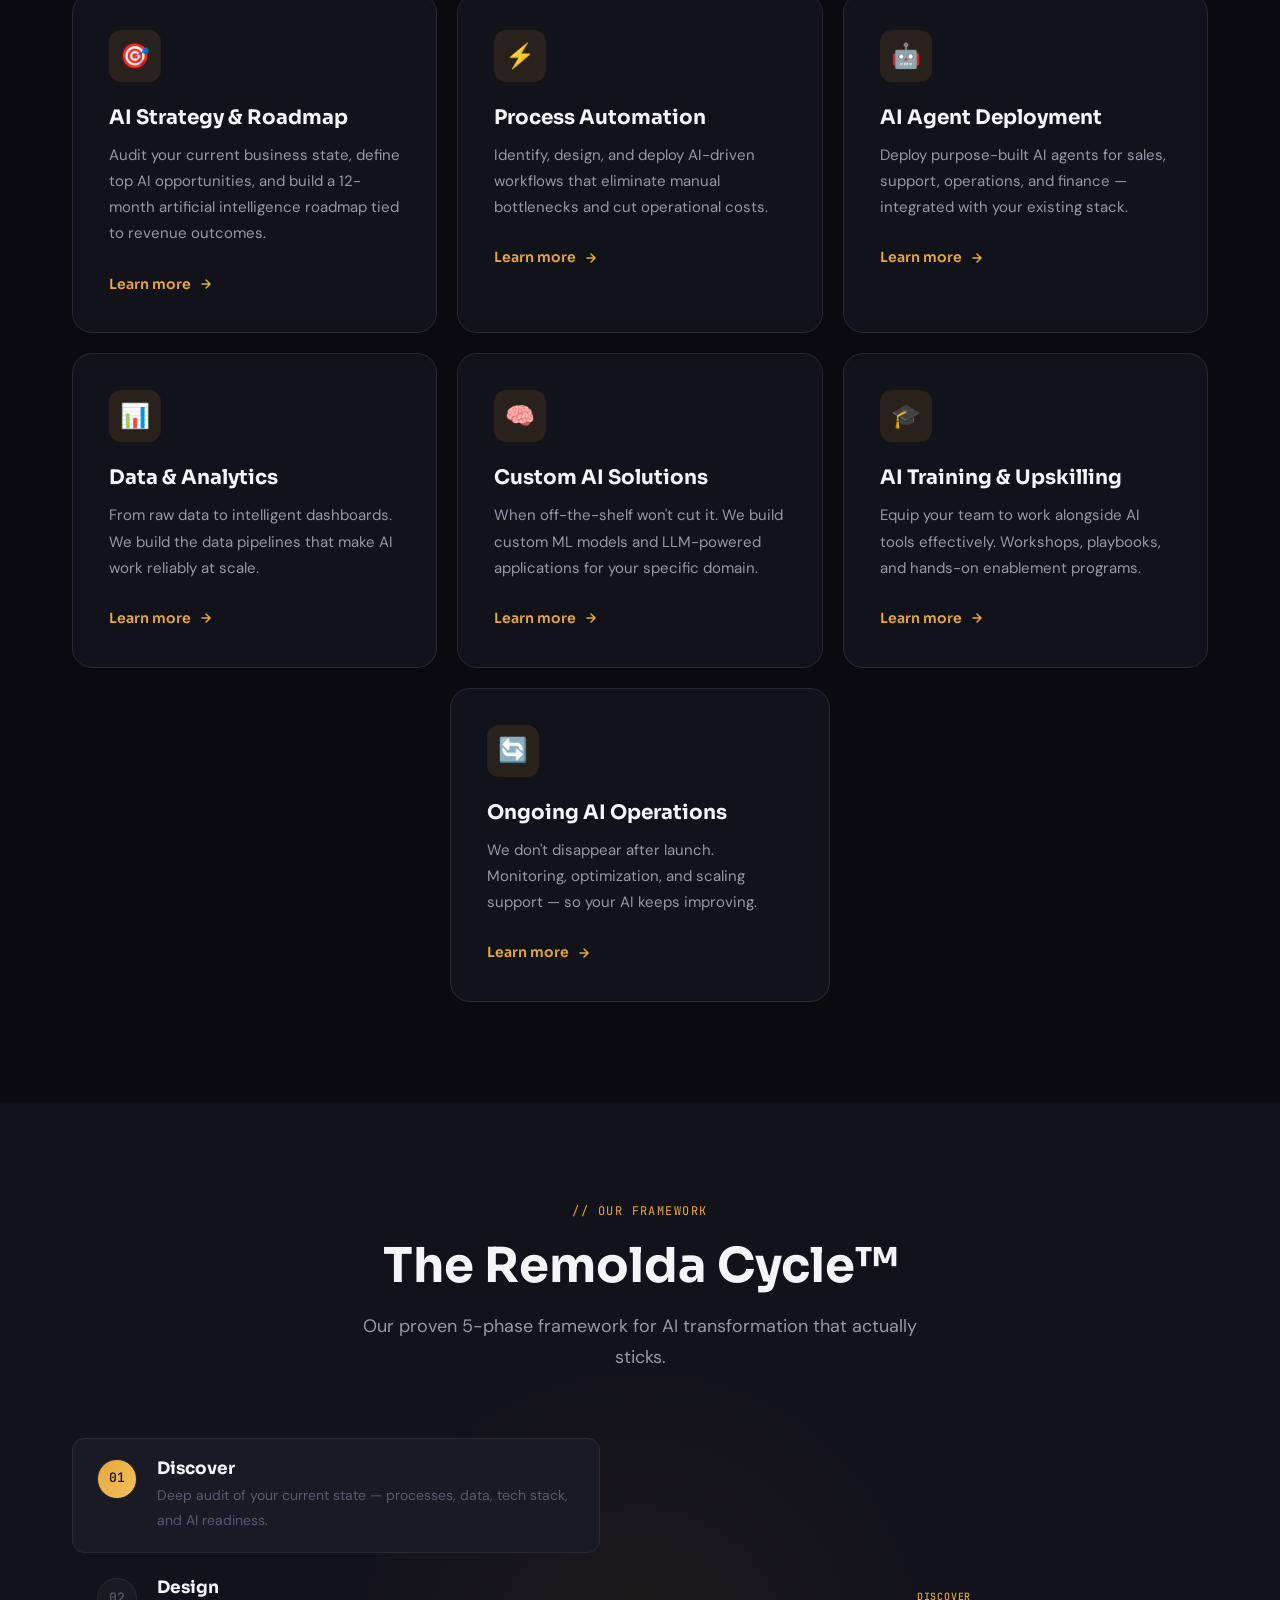
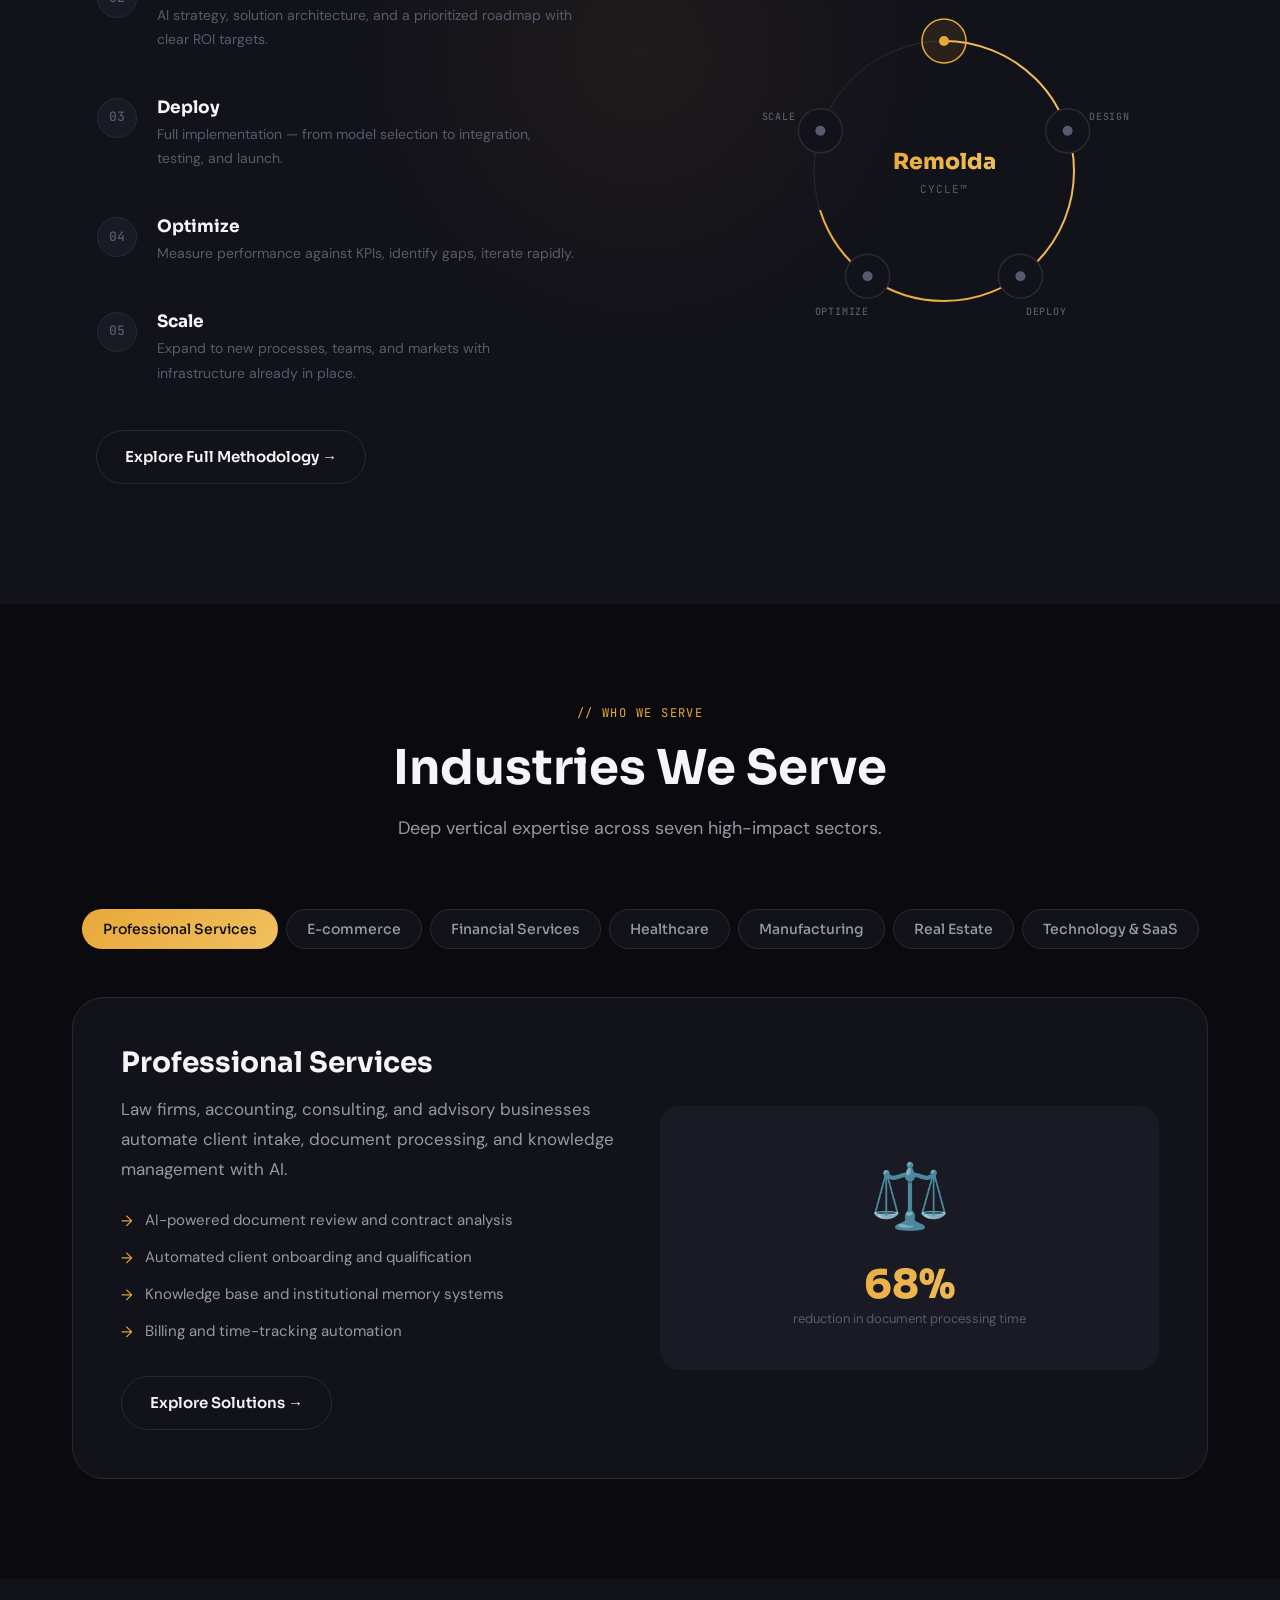
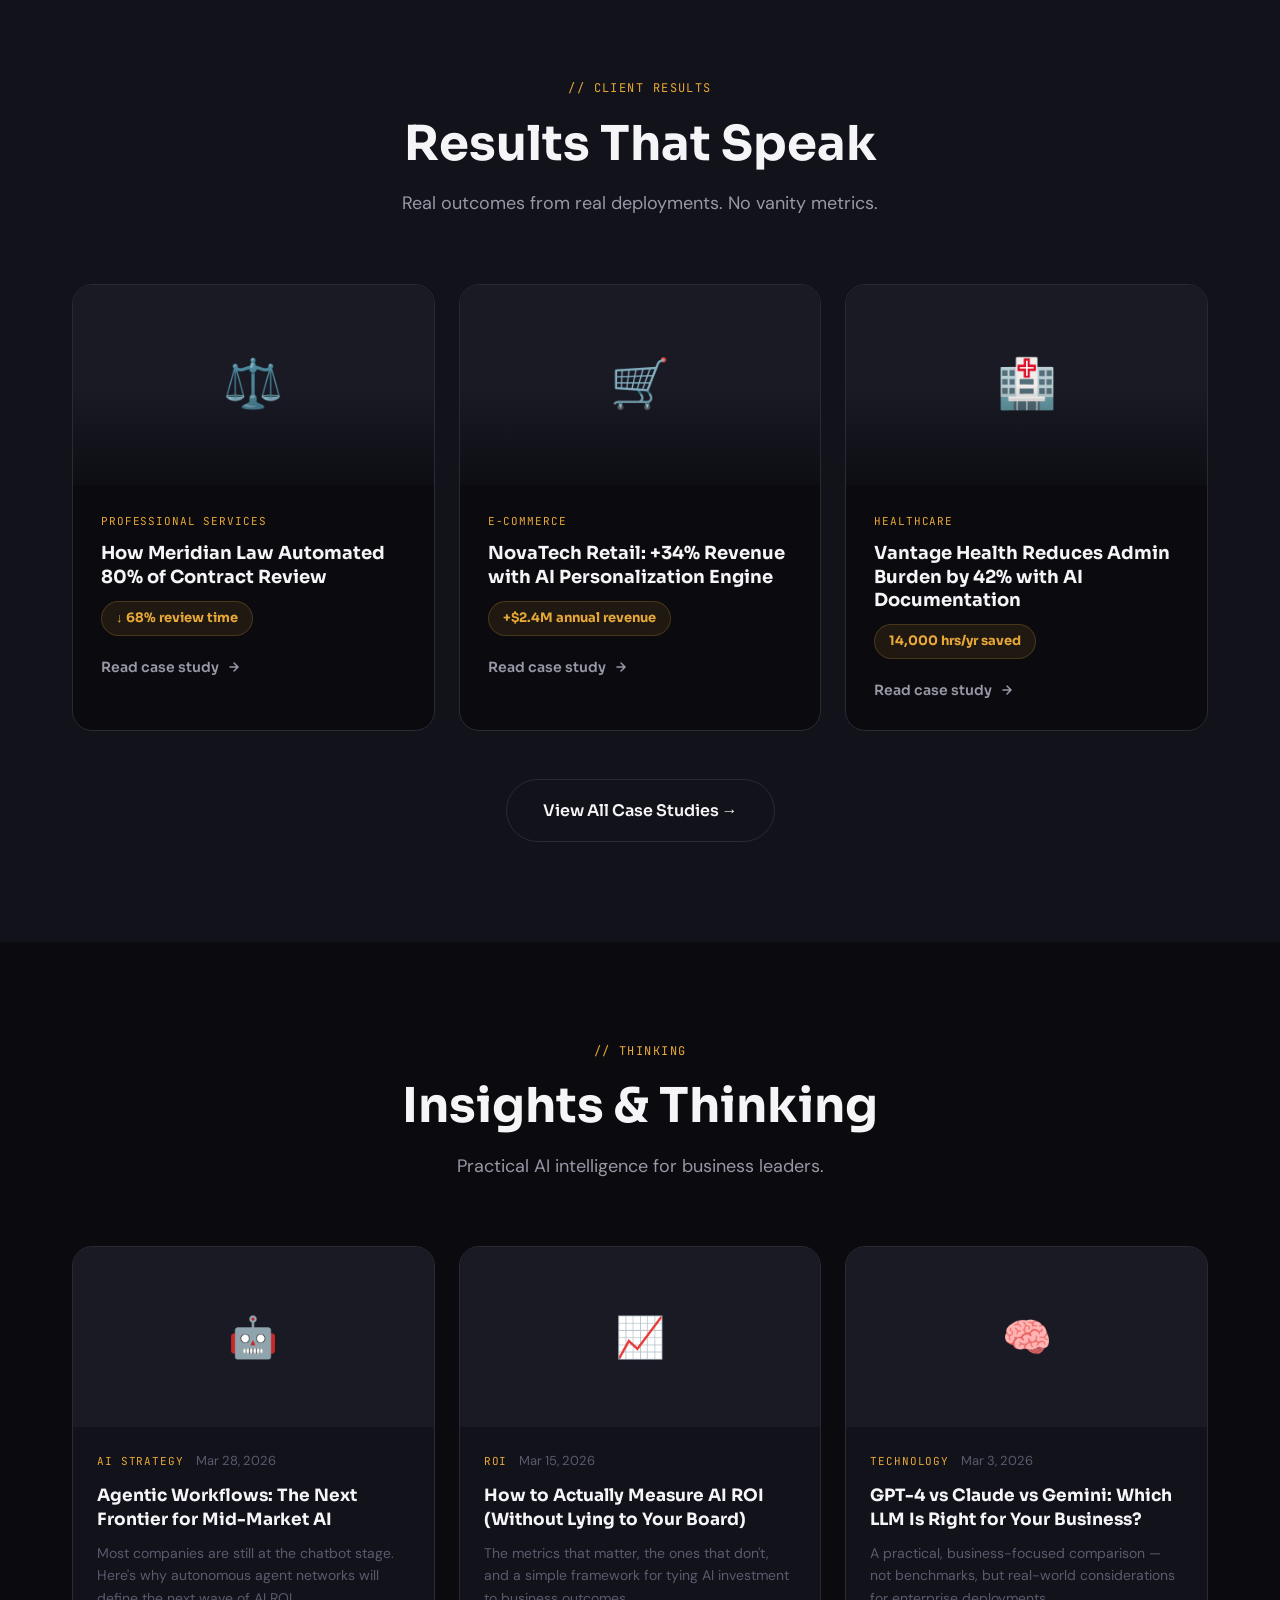
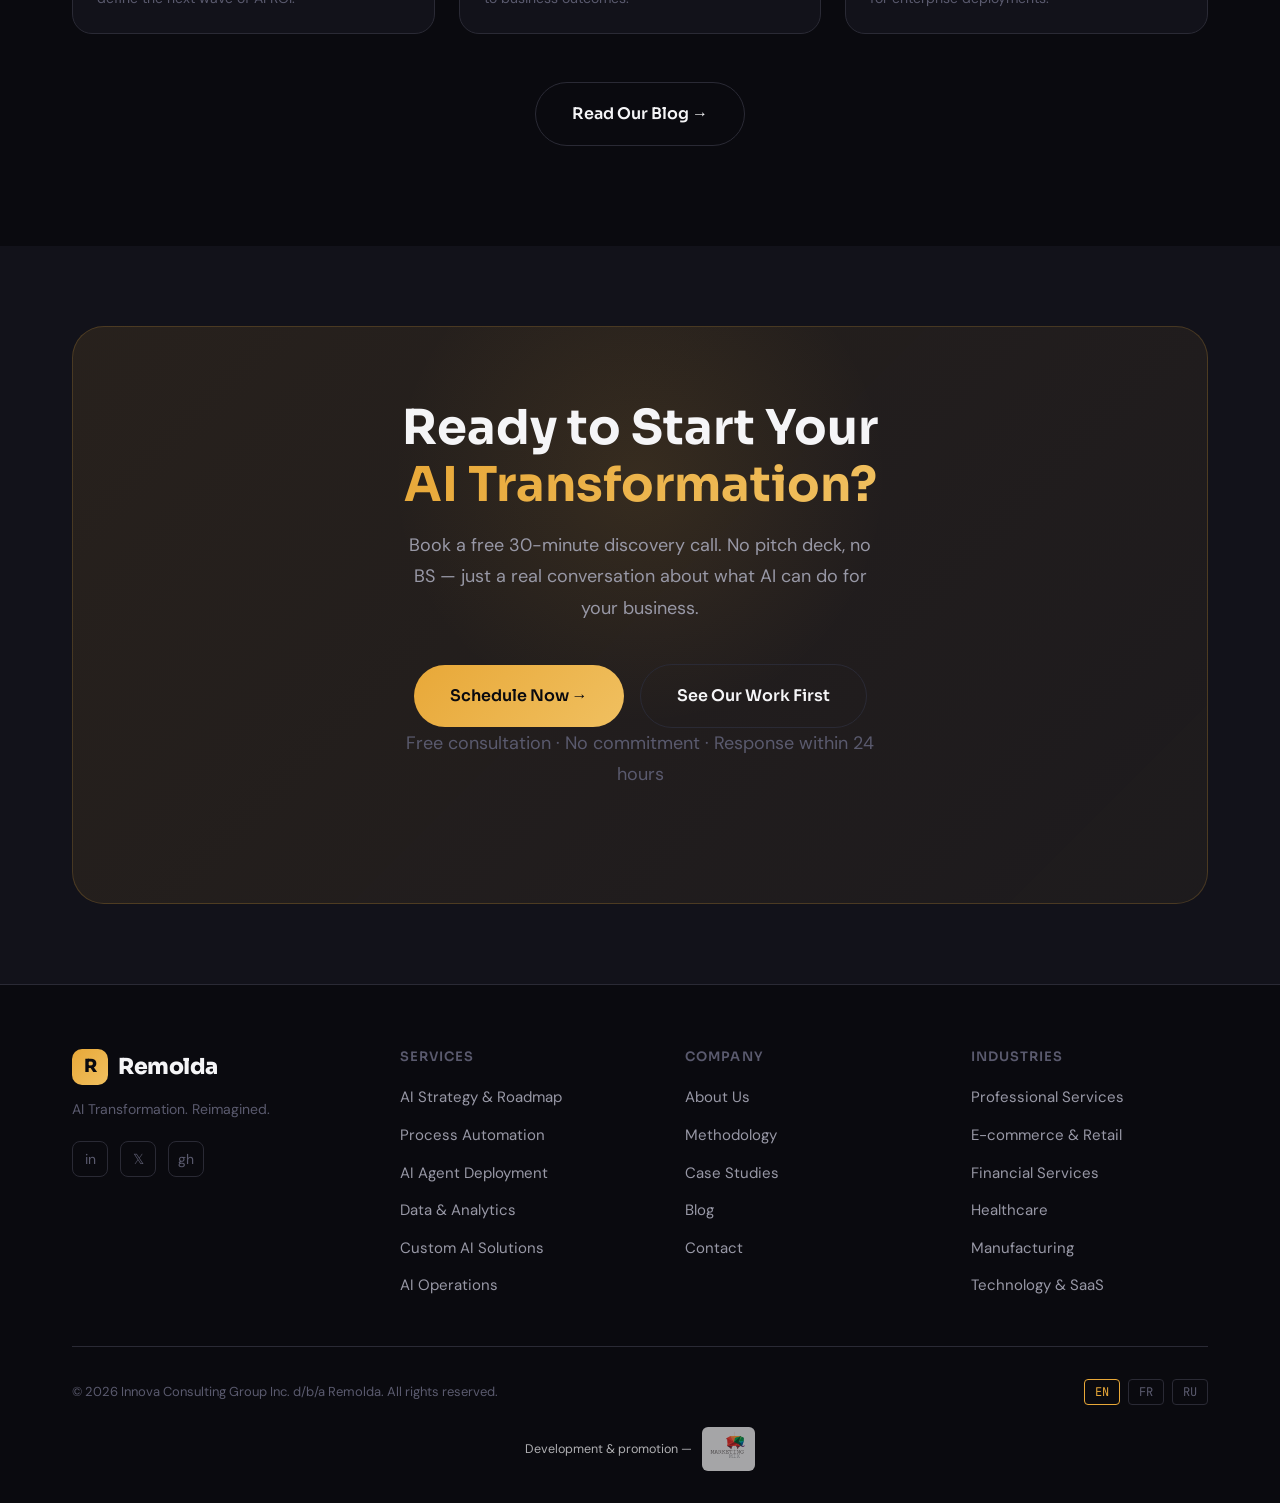
==== commit b283cbe2: "SEO, GEO, Schema, and Content Enrichment - Enriched <title> and meta descriptions for all HTML pages" ====
--- a/index.html
+++ b/index.html
@@ -3,15 +3,57 @@
 <head>
   <meta charset="UTF-8">
   <meta name="viewport" content="width=device-width, initial-scale=1.0">
-  <title>Remolda — AI Transformation Consultancy</title>
-  <meta name="description" content="We help mid-market companies deploy AI that delivers measurable ROI — not just impressive demos.">
+  <title>Remolda | Top Enterprise AI Transformation & Consulting Agency in Toronto</title>
+  <meta name="description" content="Remolda is a premier AI consulting agency in Toronto helping mid-market companies deploy ROI-driven AI, automation, and machine learning solutions.">
   <meta property="og:type" content="website">
-  <meta property="og:title" content="Remolda — AI Transformation Consultancy">
+  <meta property="og:title" content="Remolda | Top Enterprise AI Transformation & Consulting Agency in Toronto">
   <meta property="og:image" content="/images/og-image.png">
   <meta name="twitter:card" content="summary_large_image">
   <meta name="twitter:image" content="/images/og-image.png">
   <link rel="stylesheet" href="styles.css">
   <link rel="icon" href="/favicon.ico" type="image/x-icon">
+  <link rel="canonical" href="https://remolda.com/">
+
+  <!-- GEO SEO Tags -->
+  <meta name="geo.region" content="CA-ON">
+  <meta name="geo.placename" content="Toronto">
+  <meta name="geo.position" content="43.6532;-79.3832">
+  <meta name="ICBM" content="43.6532, -79.3832">
+
+  <!-- Schema.org JSON-LD -->
+  <script type="application/ld+json">
+  {
+    "@context": "https://schema.org",
+    "@type": "ConsultingBusiness",
+    "name": "Remolda",
+    "legalName": "Innova Consulting Group Inc.",
+    "url": "https://remolda.com",
+    "logo": "https://remolda.com/images/og-image.png",
+    "description": "Remolda helps mid-market companies deploy AI that delivers measurable ROI. We offer AI Strategy, Process Automation, AI Agent Deployment, Data & Analytics, and Custom AI Solutions.",
+    "address": {
+      "@type": "PostalAddress",
+      "addressLocality": "Toronto",
+      "addressRegion": "ON",
+      "addressCountry": "CA"
+    },
+    "geo": {
+      "@type": "GeoCoordinates",
+      "latitude": 43.6532,
+      "longitude": -79.3832
+    },
+    "contactPoint": {
+      "@type": "ContactPoint",
+      "contactType": "customer service",
+      "email": "hello@remolda.com",
+      "availableLanguage": ["English", "French", "Russian"]
+    },
+    "sameAs": [
+      "https://www.linkedin.com/company/remolda",
+      "https://twitter.com/remolda_ai"
+    ]
+  }
+  </script>
+
 </head>
 <body>
 
@@ -52,12 +94,12 @@
       <div class="hero-content">
         <div class="badge fade-up">AI Transformation Consultancy</div>
         <h1 class="fade-up fade-up-delay-1">
-          Transform Your Business<br>
-          with <span class="text-accent">Intelligent AI</span>
+          Transform Your Enterprise<br>
+          with <span class="text-accent">Enterprise AI Solutions</span>
         </h1>
         <p class="fade-up fade-up-delay-2">
-          We help mid-market companies deploy AI that delivers measurable ROI —
-          not just impressive demos. From strategy to scale, we own the full loop.
+          We help mid-market companies and large organizations deploy enterprise AI solutions that deliver measurable ROI —
+          not just impressive demos. As leading AI implementation consultants and enterprise AI transformation experts, we own the full loop from initial AI strategy and custom machine learning models to scalable autonomous AI agents.
         </p>
         <div class="hero-actions fade-up fade-up-delay-3">
           <a href="contact.html" class="btn btn-primary btn-lg">Start Your AI Journey →</a>
@@ -66,7 +108,7 @@
         <div class="hero-stats fade-up fade-up-delay-4">
           <div class="hero-stat">
             <div class="number" data-target="140+">0</div>
-            <div class="label">AI Projects Delivered</div>
+            <div class="label">Enterprise AI Projects Delivered</div>
           </div>
           <div class="hero-stat">
             <div class="number" data-target="3.2x">0</div>
@@ -108,13 +150,13 @@
       <div class="section-header fade-up">
         <span class="section-label">// What We Do</span>
         <h2>How We Help</h2>
-        <p>Seven core capabilities. One integrated approach.</p>
+        <p>Seven core AI capabilities. One integrated enterprise machine learning approach.</p>
       </div>
       <div class="services-grid">
         <a href="services.html#strategy" class="service-card fade-up">
           <div class="service-icon">🎯</div>
           <h3>AI Strategy & Roadmap</h3>
-          <p>Audit your current state, define the opportunity, build a 12-month AI roadmap tied to revenue outcomes.</p>
+          <p>Audit your current business state, define top AI opportunities, and build a 12-month artificial intelligence roadmap tied to revenue outcomes.</p>
           <span class="service-link">Learn more <svg width="14" height="14" viewBox="0 0 14 14" fill="none"><path d="M3 7h8M7 3l4 4-4 4" stroke="currentColor" stroke-width="1.5" stroke-linecap="round"/></svg></span>
         </a>
         <a href="services.html#automation" class="service-card fade-up fade-up-delay-1">
